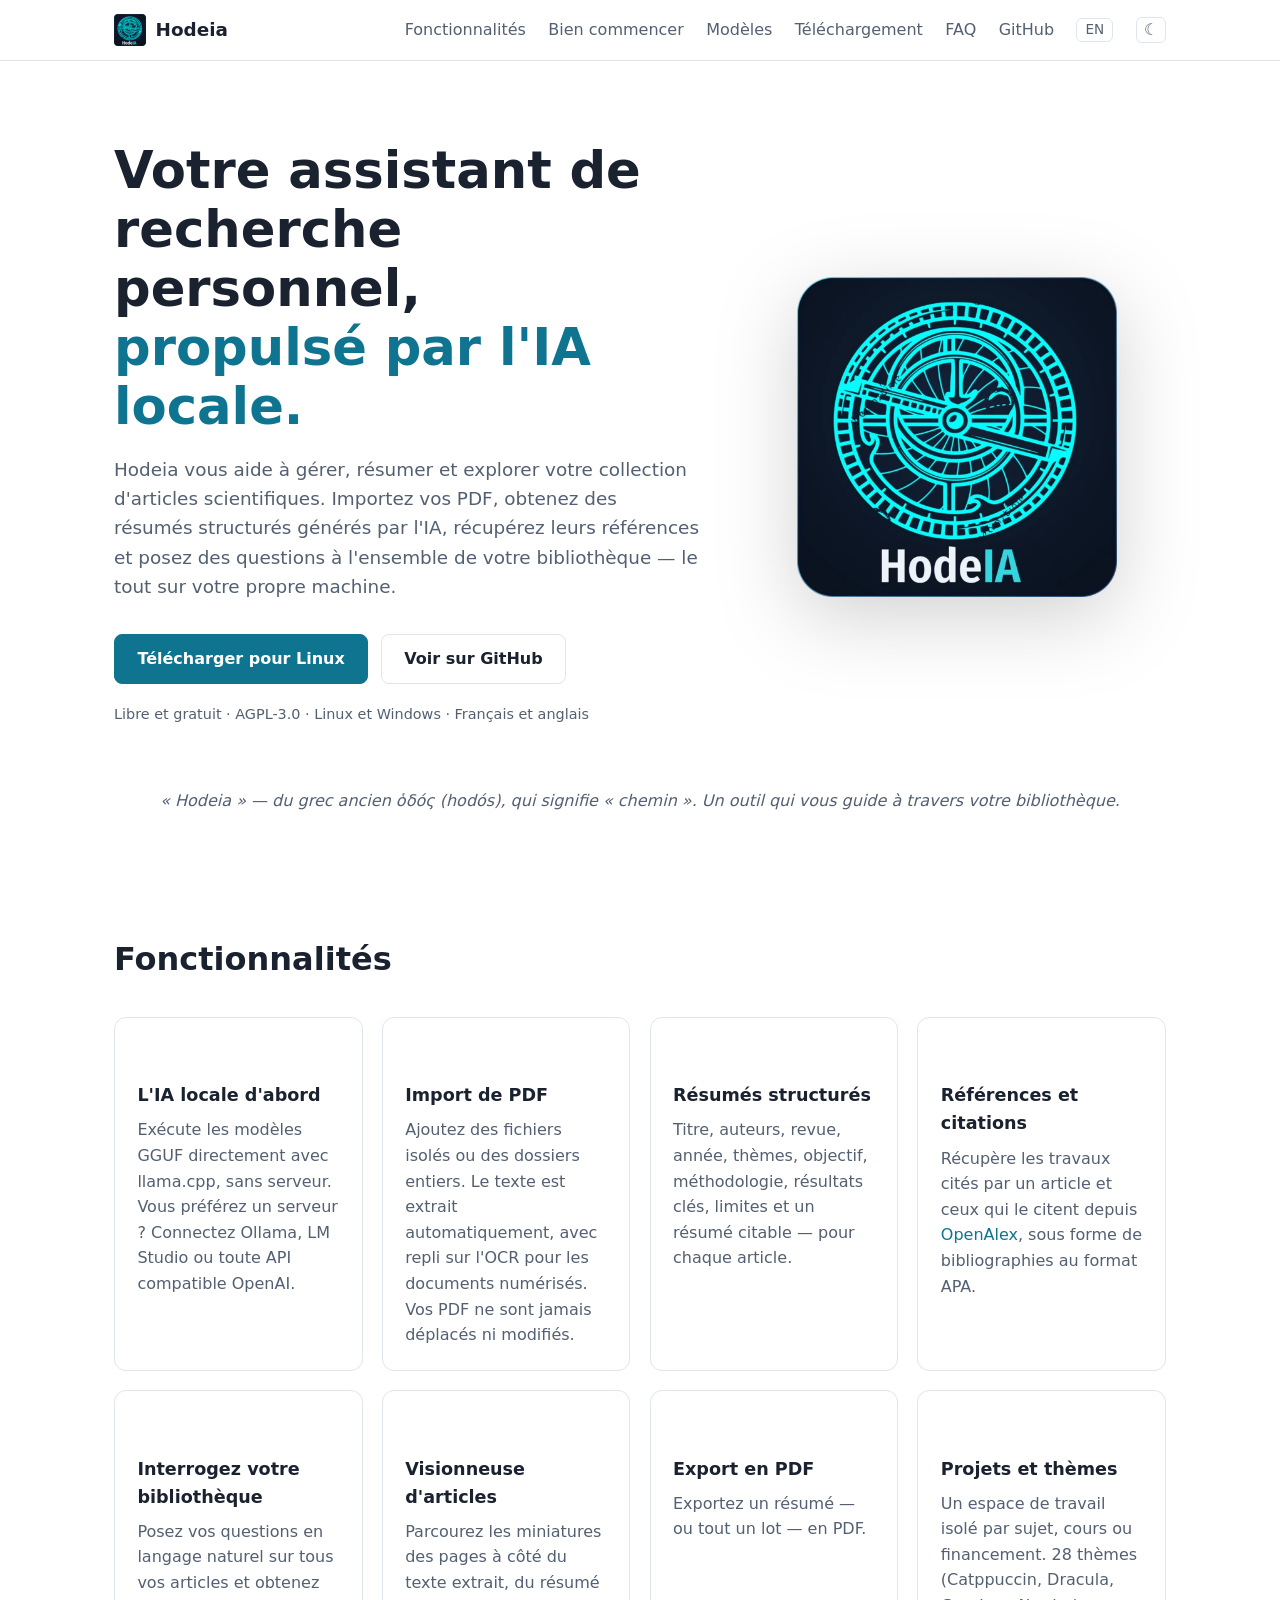
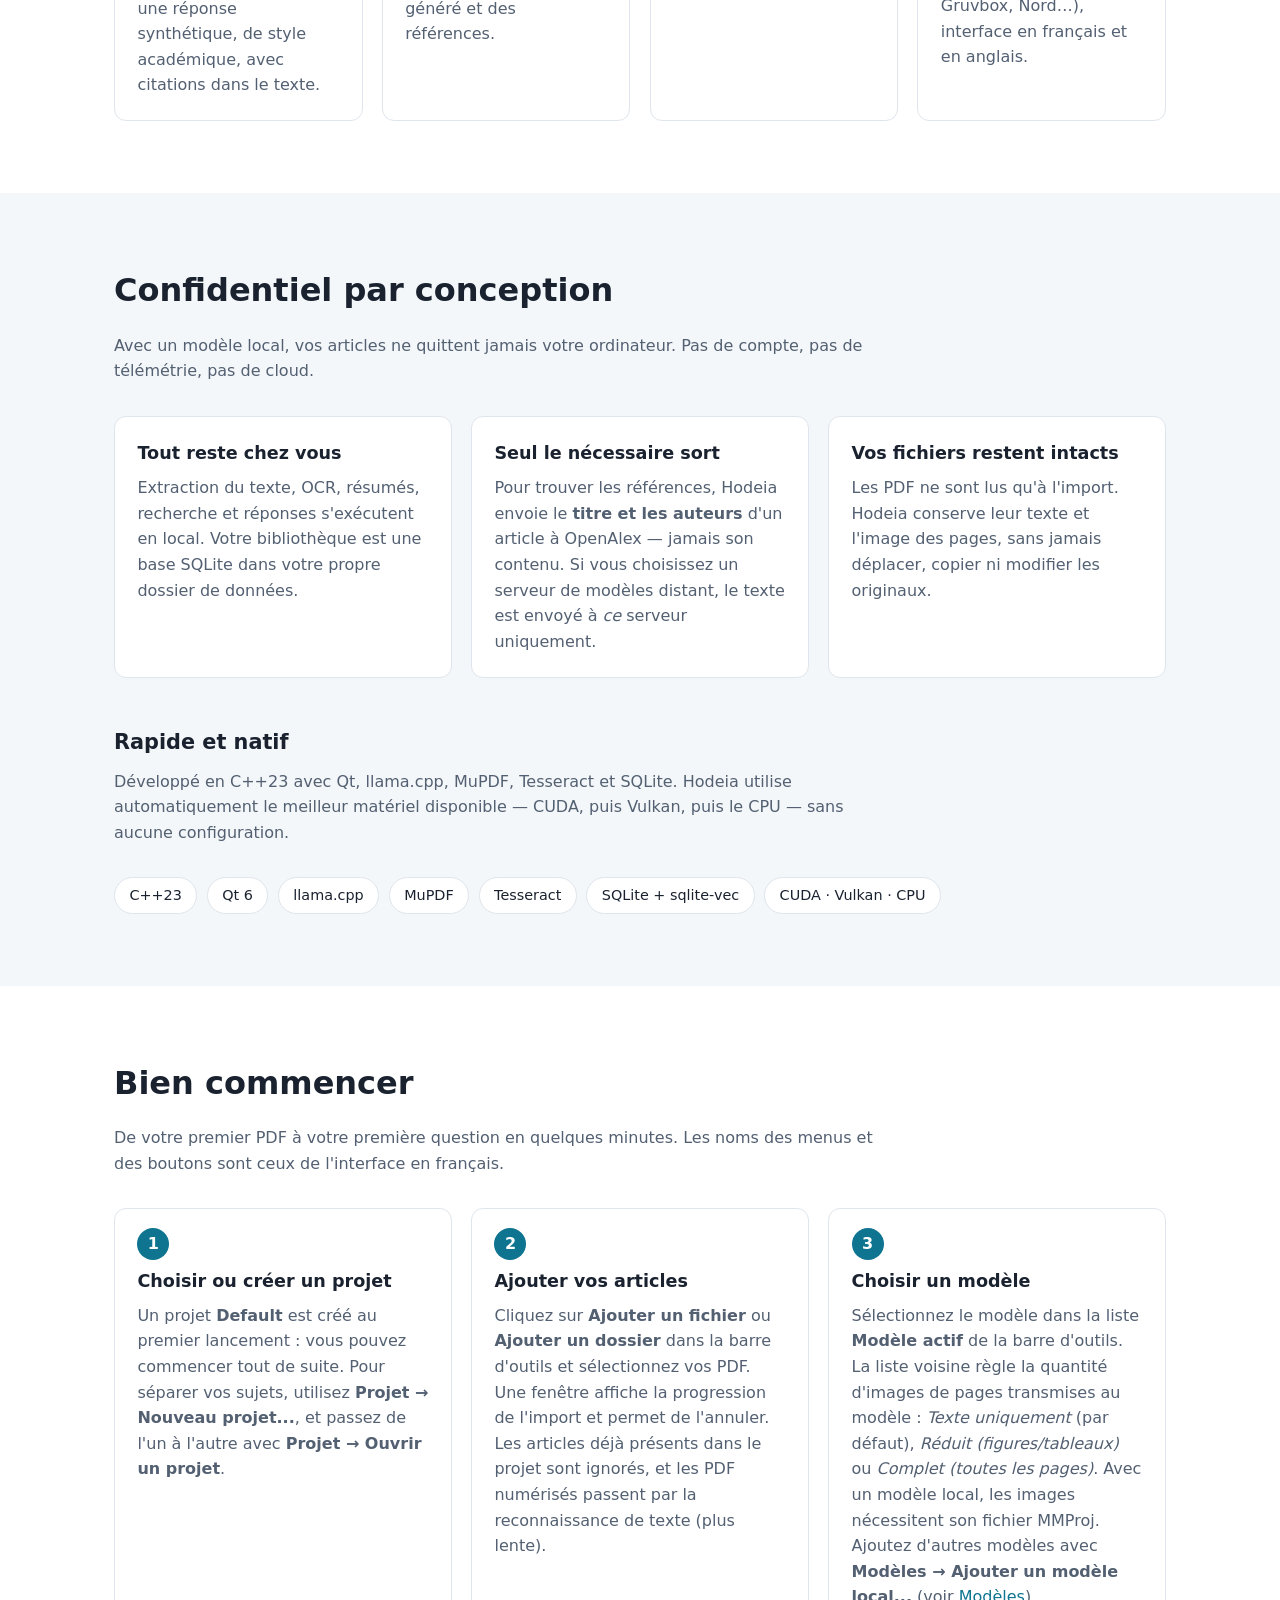
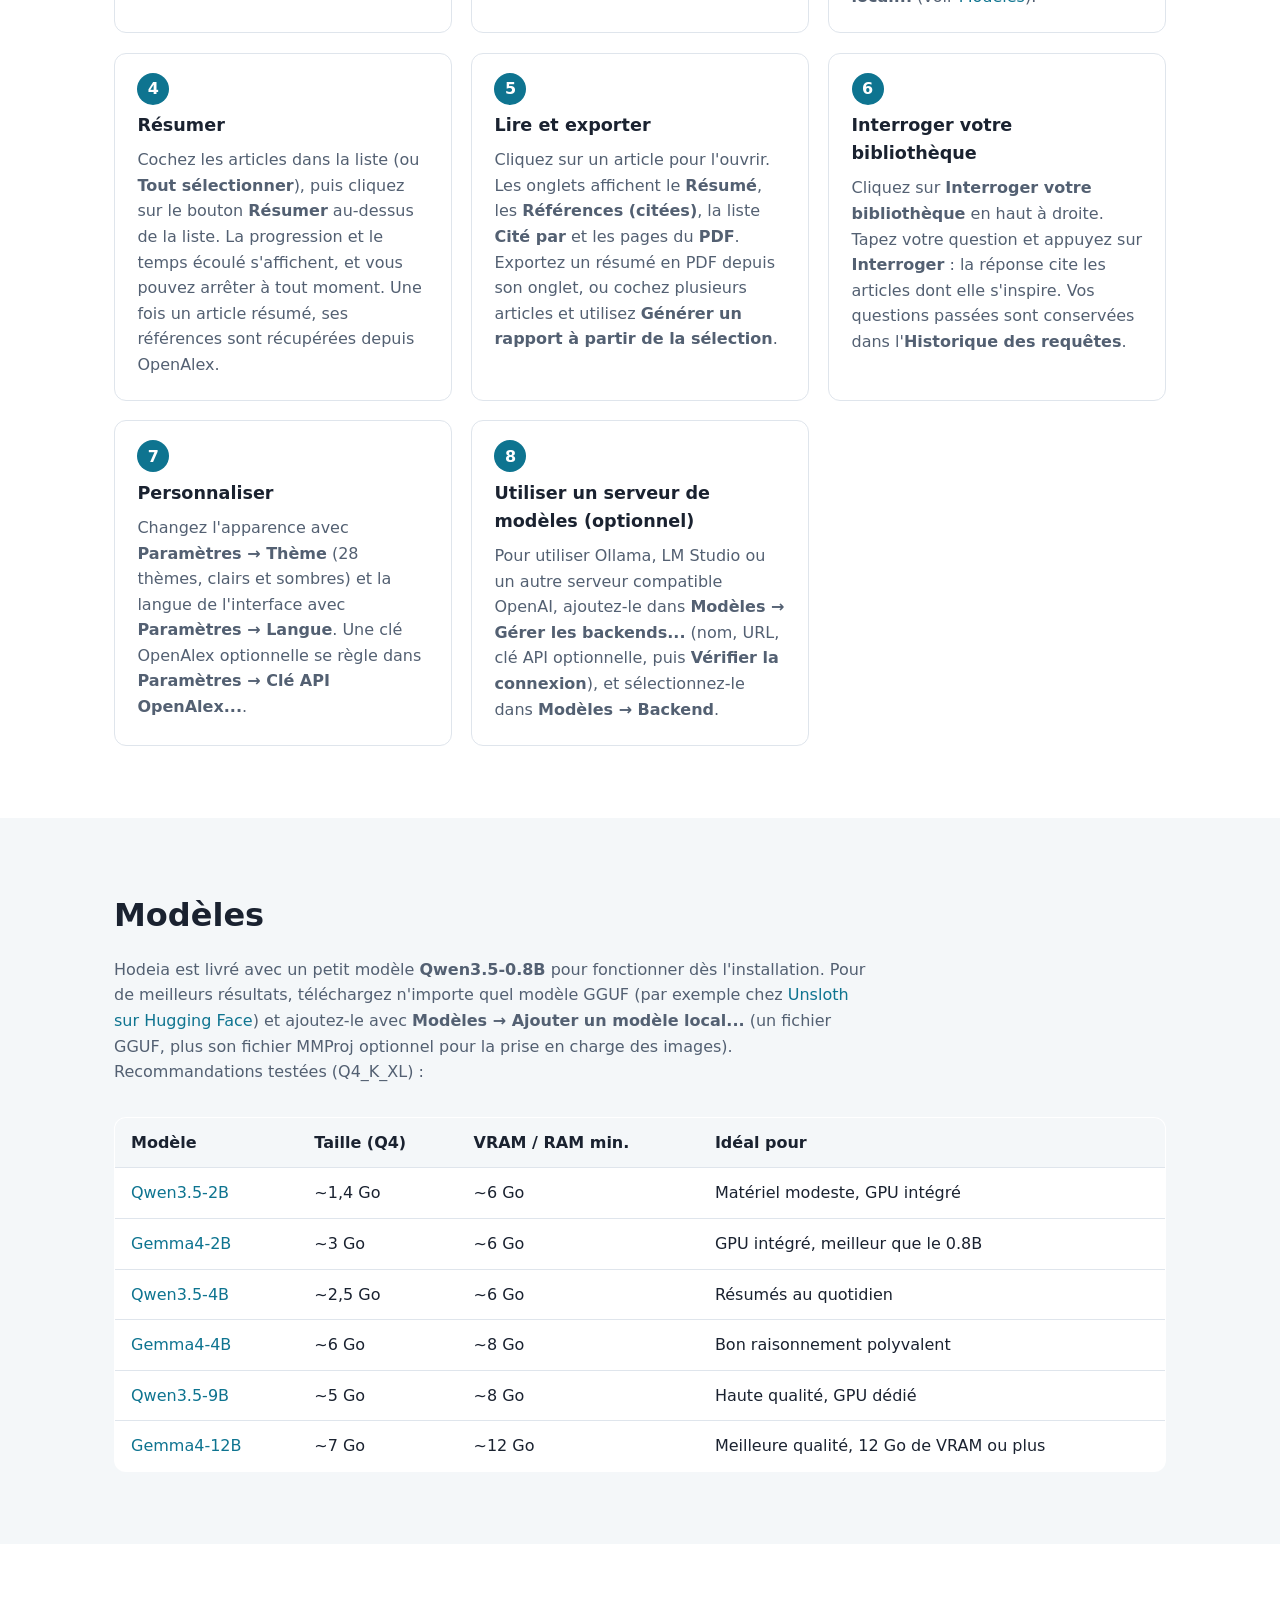
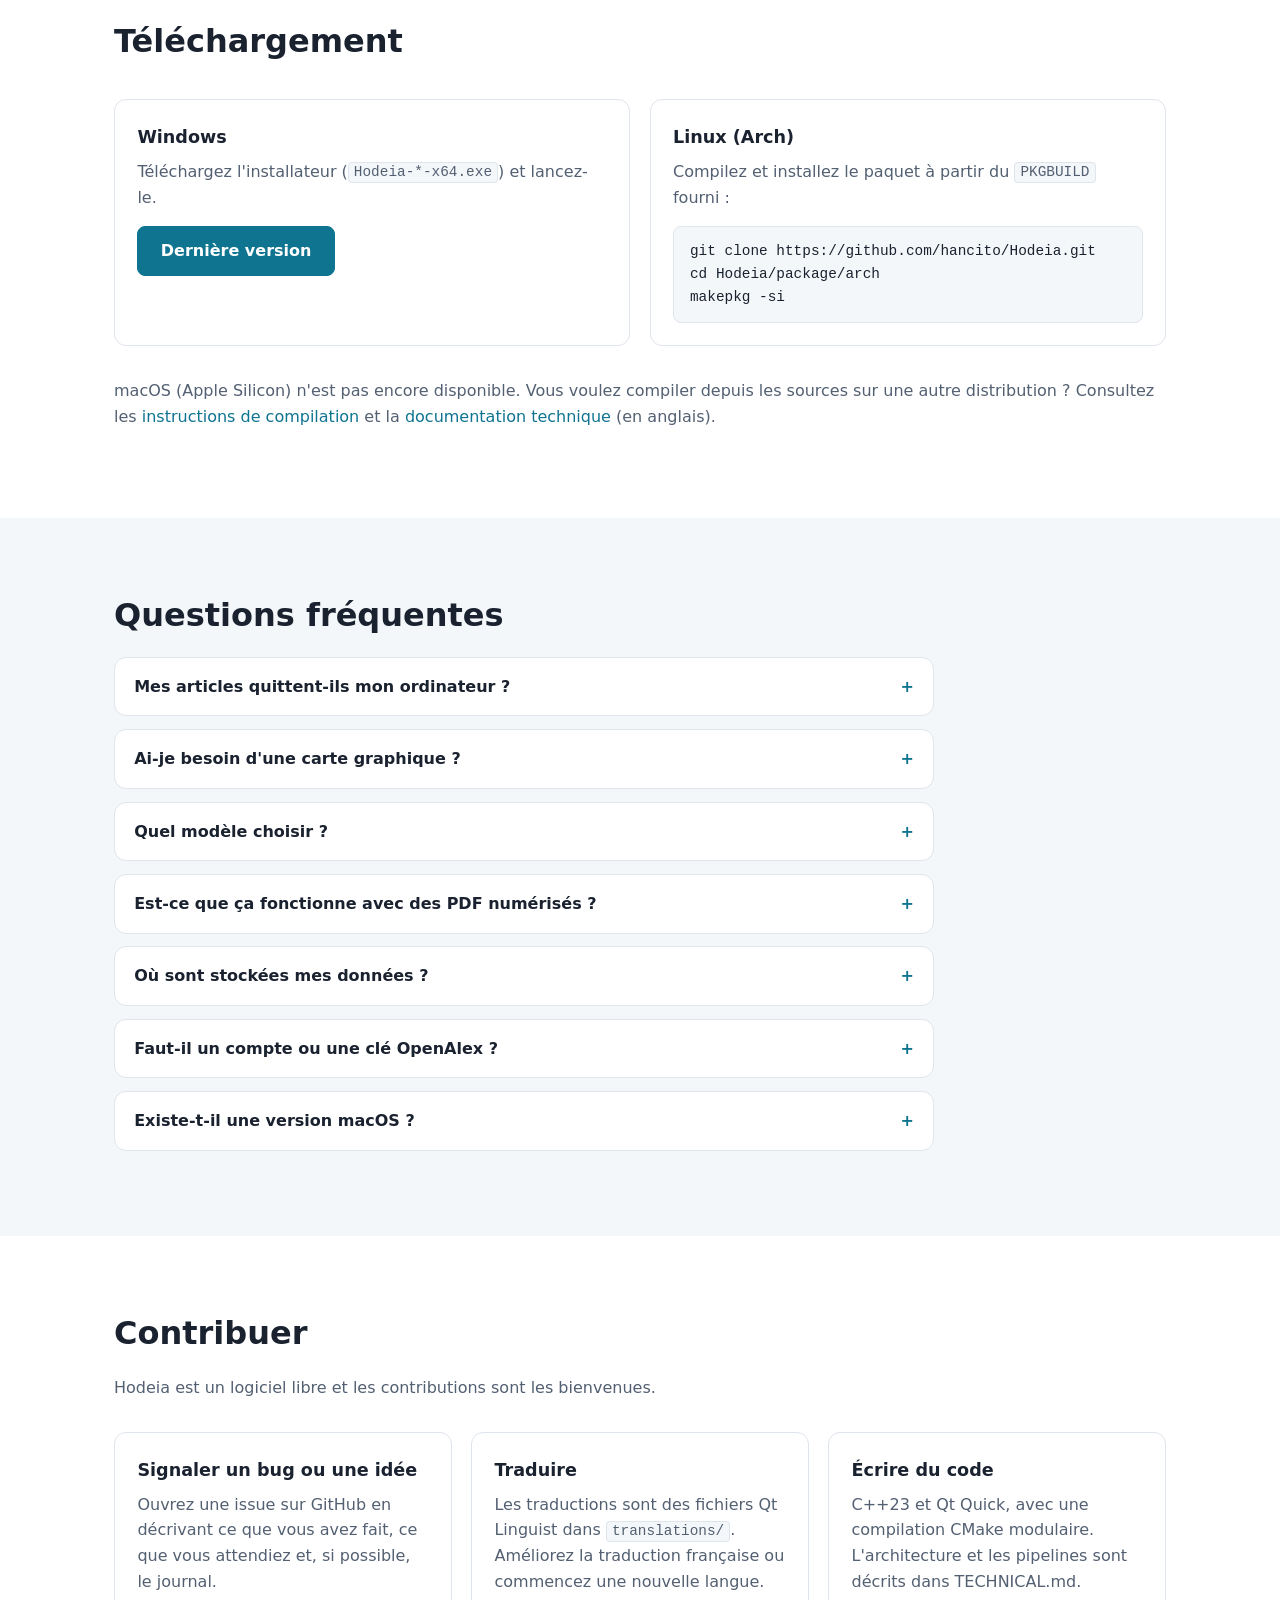
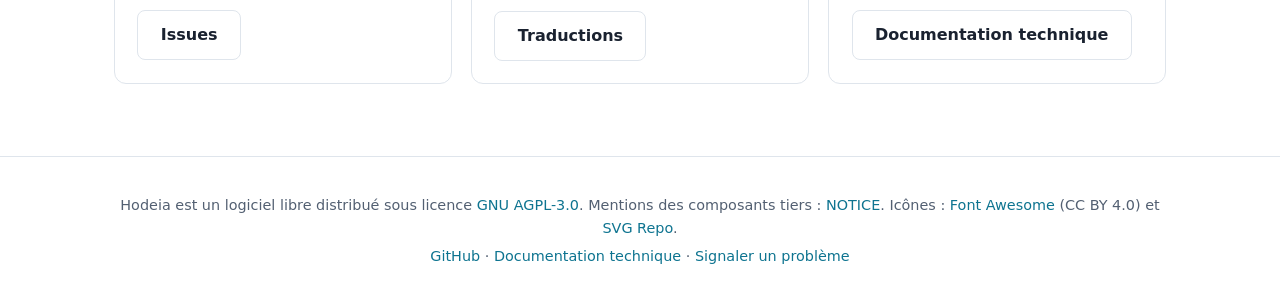
==== docs/fr/index.html @ 9c546d1e "Add the project website (prototype) Add the English and French landing pages, along with the CSS, Ja" ====
<!doctype html>
<html lang="fr">
<head>
  <meta charset="utf-8">
  <meta name="viewport" content="width=device-width, initial-scale=1">
  <script>
    try { var t = localStorage.getItem("hodeia-theme"); if (t) document.documentElement.setAttribute("data-theme", t); } catch (e) {}
  </script>
  <title>Hodeia — Votre assistant de recherche personnel, propulsé par l'IA locale</title>
  <meta name="description" content="Hodeia est une application de bureau libre et gratuite pour importer, résumer, citer et interroger vos articles scientifiques grâce à l'IA locale (llama.cpp) ou à tout serveur compatible OpenAI.">
  <link rel="canonical" href="https://hancito.github.io/Hodeia/fr/">
  <link rel="alternate" hreflang="en" href="https://hancito.github.io/Hodeia/">
  <link rel="alternate" hreflang="fr" href="https://hancito.github.io/Hodeia/fr/">
  <link rel="alternate" hreflang="x-default" href="https://hancito.github.io/Hodeia/">

  <meta property="og:type" content="website">
  <meta property="og:site_name" content="Hodeia">
  <meta property="og:url" content="https://hancito.github.io/Hodeia/fr/">
  <meta property="og:title" content="Hodeia — Votre assistant de recherche personnel">
  <meta property="og:description" content="Importez, résumez, citez et interrogez vos articles scientifiques grâce à l'IA locale. Libre et gratuit.">
  <meta property="og:image" content="https://hancito.github.io/Hodeia/assets/og-image.jpg">
  <meta property="og:image:width" content="1200">
  <meta property="og:image:height" content="630">
  <meta property="og:image:alt" content="Logo et slogan de Hodeia">
  <meta property="og:locale" content="fr_FR">
  <meta property="og:locale:alternate" content="en_US">
  <meta name="twitter:card" content="summary_large_image">

  <meta name="theme-color" content="#ffffff" media="(prefers-color-scheme: light)">
  <meta name="theme-color" content="#1e1e2e" media="(prefers-color-scheme: dark)">
  <link rel="icon" type="image/png" sizes="64x64" href="../assets/favicon-64.png">
  <link rel="apple-touch-icon" href="../assets/apple-touch-icon.png">
  <link rel="stylesheet" href="../style.css">

  <script type="application/ld+json">
  {
    "@context": "https://schema.org",
    "@type": "SoftwareApplication",
    "name": "Hodeia",
    "description": "Assistant de recherche de bureau pour importer, résumer, citer et interroger des articles scientifiques grâce à l'IA locale.",
    "url": "https://hancito.github.io/Hodeia/fr/",
    "image": "https://hancito.github.io/Hodeia/assets/og-image.jpg",
    "applicationCategory": "EducationalApplication",
    "operatingSystem": "Windows, Linux",
    "license": "https://www.gnu.org/licenses/agpl-3.0.html",
    "isAccessibleForFree": true,
    "inLanguage": ["fr", "en"],
    "offers": { "@type": "Offer", "price": "0", "priceCurrency": "EUR" },
    "downloadUrl": "https://github.com/hancito/Hodeia/releases",
    "codeRepository": "https://github.com/hancito/Hodeia"
  }
  </script>
</head>
<body>
  <a class="skip" href="#features">Aller au contenu</a>
  <header class="nav">
    <div class="container nav-inner">
      <a class="brand" href="#top">
        <img src="../assets/favicon-64.png" alt="" width="32" height="32">
        <span>Hodeia</span>
      </a>
      <nav>
        <a href="#features">Fonctionnalités</a>
        <a href="#getting-started">Bien commencer</a>
        <a href="#models">Modèles</a>
        <a href="#download">Téléchargement</a>
        <a href="#faq">FAQ</a>
        <a href="https://github.com/hancito/Hodeia" class="gh">GitHub</a>
        <a href="../" class="lang" hreflang="en" lang="en" title="English version">EN</a>
        <button id="theme-toggle" class="theme-toggle" type="button" aria-label="Basculer entre thème clair et sombre" title="Basculer entre thème clair et sombre">
          <span class="sun" aria-hidden="true">☀</span><span class="moon" aria-hidden="true">☾</span>
        </button>
      </nav>
    </div>
  </header>

  <main id="top">
    <!-- Hero -->
    <section class="hero">
      <div class="container hero-inner">
        <div class="hero-text">
          <h1>Votre assistant de recherche personnel,<br><span class="accent">propulsé par l'IA locale.</span></h1>
          <p class="lead">
            Hodeia vous aide à gérer, résumer et explorer votre collection d'articles scientifiques.
            Importez vos PDF, obtenez des résumés structurés générés par l'IA, récupérez leurs références
            et posez des questions à l'ensemble de votre bibliothèque — le tout sur votre propre machine.
          </p>
          <div class="cta">
            <a id="hero-download" class="btn primary" href="#download">Télécharger</a>
            <a class="btn" href="https://github.com/hancito/Hodeia">Voir sur GitHub</a>
          </div>
          <p class="meta">
            Libre et gratuit · AGPL-3.0 · Linux et Windows · Français et anglais
            <span class="version" data-release-version hidden></span>
          </p>
        </div>
        <div class="hero-logo">
          <picture>
            <source srcset="../assets/hodeia.webp" type="image/webp">
            <img src="../assets/hodeia-512.png" alt="Logo de Hodeia" width="320" height="320">
          </picture>
        </div>
      </div>
      <!-- Capture d'écran : ajouter ici la fenêtre principale, par exemple
      <figure class="container shot"><img src="../assets/screenshots/main-fr.webp" alt="Fenêtre principale de Hodeia" width="1600" height="1000" loading="lazy"></figure>
      -->
      <p class="container etymology">
        <em>« Hodeia » — du grec ancien ὁδός (hodós), qui signifie « chemin ». Un outil qui vous guide à travers votre bibliothèque.</em>
      </p>
    </section>

    <!-- Fonctionnalités -->
    <section id="features" class="section">
      <div class="container">
        <h2>Fonctionnalités</h2>
        <div class="grid">
          <article class="card">
            <span class="icon" style="--icon: url(../assets/icons/ai-svgrepo-com.svg)" aria-hidden="true"></span>
            <h3>L'IA locale d'abord</h3>
            <p>Exécute les modèles GGUF directement avec llama.cpp, sans serveur. Vous préférez un serveur ? Connectez Ollama, LM Studio ou toute API compatible OpenAI.</p>
          </article>
          <article class="card">
            <span class="icon" style="--icon: url(../assets/icons/file-pdf-regular-full.svg)" aria-hidden="true"></span>
            <h3>Import de PDF</h3>
            <p>Ajoutez des fichiers isolés ou des dossiers entiers. Le texte est extrait automatiquement, avec repli sur l'OCR pour les documents numérisés. Vos PDF ne sont jamais déplacés ni modifiés.</p>
          </article>
          <article class="card">
            <span class="icon" style="--icon: url(../assets/icons/align-justify.svg)" aria-hidden="true"></span>
            <h3>Résumés structurés</h3>
            <p>Titre, auteurs, revue, année, thèmes, objectif, méthodologie, résultats clés, limites et un résumé citable — pour chaque article.</p>
          </article>
          <article class="card">
            <span class="icon" style="--icon: url(../assets/icons/share-square.svg)" aria-hidden="true"></span>
            <h3>Références et citations</h3>
            <p>Récupère les travaux cités par un article et ceux qui le citent depuis <a href="https://openalex.org">OpenAlex</a>, sous forme de bibliographies au format APA.</p>
          </article>
          <article class="card">
            <span class="icon" style="--icon: url(../assets/icons/ai-svgrepo-com.svg)" aria-hidden="true"></span>
            <h3>Interrogez votre bibliothèque</h3>
            <p>Posez vos questions en langage naturel sur tous vos articles et obtenez une réponse synthétique, de style académique, avec citations dans le texte.</p>
          </article>
          <article class="card">
            <span class="icon" style="--icon: url(../assets/icons/magnifying-glass-plus.svg)" aria-hidden="true"></span>
            <h3>Visionneuse d'articles</h3>
            <p>Parcourez les miniatures des pages à côté du texte extrait, du résumé généré et des références.</p>
          </article>
          <article class="card">
            <span class="icon" style="--icon: url(../assets/icons/file-export.svg)" aria-hidden="true"></span>
            <h3>Export en PDF</h3>
            <p>Exportez un résumé — ou tout un lot — en PDF.</p>
          </article>
          <article class="card">
            <span class="icon" style="--icon: url(../assets/icons/folder-open.svg)" aria-hidden="true"></span>
            <h3>Projets et thèmes</h3>
            <p>Un espace de travail isolé par sujet, cours ou financement. 28 thèmes (Catppuccin, Dracula, Gruvbox, Nord…), interface en français et en anglais.</p>
          </article>
        </div>
      </div>
    </section>

    <!-- Confidentialité -->
    <section id="privacy" class="section alt">
      <div class="container">
        <h2>Confidentiel par conception</h2>
        <p class="section-lead">
          Avec un modèle local, vos articles ne quittent jamais votre ordinateur. Pas de compte, pas de télémétrie, pas de cloud.
        </p>
        <div class="grid">
          <article class="card">
            <h3>Tout reste chez vous</h3>
            <p>Extraction du texte, OCR, résumés, recherche et réponses s'exécutent en local. Votre bibliothèque est
            une base SQLite dans votre propre dossier de données.</p>
          </article>
          <article class="card">
            <h3>Seul le nécessaire sort</h3>
            <p>Pour trouver les références, Hodeia envoie le <strong>titre et les auteurs</strong> d'un article à
            OpenAlex — jamais son contenu. Si vous choisissez un serveur de modèles distant, le texte est envoyé à
            <em>ce</em> serveur uniquement.</p>
          </article>
          <article class="card">
            <h3>Vos fichiers restent intacts</h3>
            <p>Les PDF ne sont lus qu'à l'import. Hodeia conserve leur texte et l'image des pages, sans jamais
            déplacer, copier ni modifier les originaux.</p>
          </article>
        </div>
        <h3 class="sub">Rapide et natif</h3>
        <p class="section-lead">
          Développé en C++23 avec Qt, llama.cpp, MuPDF, Tesseract et SQLite. Hodeia utilise automatiquement
          le meilleur matériel disponible — CUDA, puis Vulkan, puis le CPU — sans aucune configuration.
        </p>
        <ul class="pills">
          <li>C++23</li><li>Qt 6</li><li>llama.cpp</li><li>MuPDF</li><li>Tesseract</li><li>SQLite + sqlite-vec</li><li>CUDA · Vulkan · CPU</li>
        </ul>
      </div>
    </section>

    <!-- Bien commencer -->
    <section id="getting-started" class="section">
      <div class="container">
        <h2>Bien commencer</h2>
        <p class="section-lead">
          De votre premier PDF à votre première question en quelques minutes. Les noms des menus et des boutons
          sont ceux de l'interface en français.
        </p>
        <ol class="steps">
          <li class="card">
            <h3>Choisir ou créer un projet</h3>
            <p>Un projet <strong>Default</strong> est créé au premier lancement : vous pouvez commencer tout de suite.
            Pour séparer vos sujets, utilisez <strong>Projet → Nouveau projet...</strong>, et passez de l'un à l'autre
            avec <strong>Projet → Ouvrir un projet</strong>.</p>
          </li>
          <li class="card">
            <h3>Ajouter vos articles</h3>
            <p>Cliquez sur <strong>Ajouter un fichier</strong> ou <strong>Ajouter un dossier</strong> dans la barre
            d'outils et sélectionnez vos PDF. Une fenêtre affiche la progression de l'import et permet de l'annuler.
            Les articles déjà présents dans le projet sont ignorés, et les PDF numérisés passent par la
            reconnaissance de texte (plus lente).</p>
          </li>
          <li class="card">
            <h3>Choisir un modèle</h3>
            <p>Sélectionnez le modèle dans la liste <strong>Modèle actif</strong> de la barre d'outils. La liste
            voisine règle la quantité d'images de pages transmises au modèle : <em>Texte uniquement</em> (par défaut),
            <em>Réduit (figures/tableaux)</em> ou <em>Complet (toutes les pages)</em>. Avec un modèle local, les images
            nécessitent son fichier MMProj. Ajoutez d'autres modèles avec
            <strong>Modèles → Ajouter un modèle local...</strong> (voir <a href="#models">Modèles</a>).</p>
          </li>
          <li class="card">
            <h3>Résumer</h3>
            <p>Cochez les articles dans la liste (ou <strong>Tout sélectionner</strong>), puis cliquez sur le bouton
            <strong>Résumer</strong> au-dessus de la liste. La progression et le temps écoulé s'affichent, et vous
            pouvez arrêter à tout moment. Une fois un article résumé, ses références sont récupérées depuis OpenAlex.</p>
          </li>
          <li class="card">
            <h3>Lire et exporter</h3>
            <p>Cliquez sur un article pour l'ouvrir. Les onglets affichent le <strong>Résumé</strong>, les
            <strong>Références (citées)</strong>, la liste <strong>Cité par</strong> et les pages du <strong>PDF</strong>.
            Exportez un résumé en PDF depuis son onglet, ou cochez plusieurs articles et utilisez
            <strong>Générer un rapport à partir de la sélection</strong>.</p>
          </li>
          <li class="card">
            <h3>Interroger votre bibliothèque</h3>
            <p>Cliquez sur <strong>Interroger votre bibliothèque</strong> en haut à droite. Tapez votre question et
            appuyez sur <strong>Interroger</strong> : la réponse cite les articles dont elle s'inspire. Vos questions
            passées sont conservées dans l'<strong>Historique des requêtes</strong>.</p>
          </li>
          <li class="card">
            <h3>Personnaliser</h3>
            <p>Changez l'apparence avec <strong>Paramètres → Thème</strong> (28 thèmes, clairs et sombres) et la langue
            de l'interface avec <strong>Paramètres → Langue</strong>. Une clé OpenAlex optionnelle se règle dans
            <strong>Paramètres → Clé API OpenAlex...</strong>.</p>
          </li>
          <li class="card">
            <h3>Utiliser un serveur de modèles (optionnel)</h3>
            <p>Pour utiliser Ollama, LM Studio ou un autre serveur compatible OpenAI, ajoutez-le dans
            <strong>Modèles → Gérer les backends...</strong> (nom, URL, clé API optionnelle, puis
            <strong>Vérifier la connexion</strong>), et sélectionnez-le dans <strong>Modèles → Backend</strong>.</p>
          </li>
        </ol>
      </div>
    </section>

    <!-- Modèles -->
    <section id="models" class="section alt">
      <div class="container">
        <h2>Modèles</h2>
        <p class="section-lead">
          Hodeia est livré avec un petit modèle <strong>Qwen3.5-0.8B</strong> pour fonctionner dès l'installation.
          Pour de meilleurs résultats, téléchargez n'importe quel modèle GGUF (par exemple chez
          <a href="https://huggingface.co/unsloth">Unsloth sur Hugging Face</a>) et ajoutez-le avec
          <strong>Modèles → Ajouter un modèle local...</strong> (un fichier GGUF, plus son fichier MMProj optionnel pour
          la prise en charge des images). Recommandations testées (Q4_K_XL) :
        </p>
        <div class="table-wrap">
          <table>
            <thead>
              <tr><th>Modèle</th><th>Taille (Q4)</th><th>VRAM / RAM min.</th><th>Idéal pour</th></tr>
            </thead>
            <tbody>
              <tr><td><a href="https://huggingface.co/unsloth/Qwen3.5-2B-GGUF/tree/main">Qwen3.5-2B</a></td><td>~1,4 Go</td><td>~6 Go</td><td>Matériel modeste, GPU intégré</td></tr>
              <tr><td><a href="https://huggingface.co/unsloth/gemma-4-E2B-it-GGUF/tree/main">Gemma4-2B</a></td><td>~3 Go</td><td>~6 Go</td><td>GPU intégré, meilleur que le 0.8B</td></tr>
              <tr><td><a href="https://huggingface.co/unsloth/Qwen3.5-4B-GGUF/tree/main">Qwen3.5-4B</a></td><td>~2,5 Go</td><td>~6 Go</td><td>Résumés au quotidien</td></tr>
              <tr><td><a href="https://huggingface.co/unsloth/gemma-4-E4B-it-GGUF/tree/main">Gemma4-4B</a></td><td>~6 Go</td><td>~8 Go</td><td>Bon raisonnement polyvalent</td></tr>
              <tr><td><a href="https://huggingface.co/unsloth/Qwen3.5-9B-GGUF/tree/main">Qwen3.5-9B</a></td><td>~5 Go</td><td>~8 Go</td><td>Haute qualité, GPU dédié</td></tr>
              <tr><td><a href="https://huggingface.co/unsloth/gemma-4-12b-it-GGUF/tree/main">Gemma4-12B</a></td><td>~7 Go</td><td>~12 Go</td><td>Meilleure qualité, 12 Go de VRAM ou plus</td></tr>
            </tbody>
          </table>
        </div>
      </div>
    </section>

    <!-- Téléchargement -->
    <section id="download" class="section">
      <div class="container">
        <h2>Téléchargement <span class="version" data-release-version hidden></span></h2>
        <div class="grid two">
          <article class="card">
            <h3>Windows</h3>
            <p>Téléchargez l'installateur (<code>Hodeia-*-x64.exe</code>) et lancez-le.</p>
            <a id="windows-download" class="btn primary" href="https://github.com/hancito/Hodeia/releases">Dernière version</a>
          </article>
          <article class="card">
            <h3>Linux (Arch)</h3>
            <p>Compilez et installez le paquet à partir du <code>PKGBUILD</code> fourni :</p>
            <pre><code>git clone https://github.com/hancito/Hodeia.git
cd Hodeia/package/arch
makepkg -si</code></pre>
          </article>
        </div>
        <p class="note">
          macOS (Apple Silicon) n'est pas encore disponible. Vous voulez compiler depuis les sources sur une autre
          distribution ? Consultez les
          <a href="https://github.com/hancito/Hodeia#building-from-source">instructions de compilation</a> et la
          <a href="https://github.com/hancito/Hodeia/blob/master/docs/TECHNICAL.md">documentation technique</a> (en anglais).
        </p>
      </div>
    </section>

    <!-- FAQ -->
    <section id="faq" class="section alt">
      <div class="container narrow">
        <h2>Questions fréquentes</h2>
        <details>
          <summary>Mes articles quittent-ils mon ordinateur ?</summary>
          <p>Pas avec un modèle local : tout s'exécute sur votre machine. Seuls le titre et les auteurs d'un article
          sont envoyés à OpenAlex pour trouver ses références. Si vous configurez un serveur de modèles distant, le
          texte des articles est envoyé à ce serveur — choisissez-en un de confiance, ou hébergez-le vous-même
          (Ollama, LM Studio).</p>
        </details>
        <details>
          <summary>Ai-je besoin d'une carte graphique ?</summary>
          <p>Non. Hodeia choisit automatiquement CUDA, puis Vulkan, puis le CPU. Sur CPU seul, restez sur les petits
          modèles (0.8B à 4B) : ils fonctionnent, simplement plus lentement.</p>
        </details>
        <details>
          <summary>Quel modèle choisir ?</summary>
          <p>Le plus gros que votre VRAM (ou votre RAM) peut contenir — voir le tableau des <a href="#models">Modèles</a>.
          Commencez avec le Qwen3.5-0.8B fourni et montez en gamme selon votre matériel. Le Q4 offre le meilleur
          compromis taille/qualité ; les Q5 à Q8 sont plus précis si vous avez de la mémoire en réserve.</p>
        </details>
        <details>
          <summary>Est-ce que ça fonctionne avec des PDF numérisés ?</summary>
          <p>Oui. Quand un PDF n'a pas de couche de texte, Hodeia lance la reconnaissance de caractères (Tesseract).
          C'est plus lent qu'une extraction classique.</p>
        </details>
        <details>
          <summary>Où sont stockées mes données ?</summary>
          <p>Dans <code>~/.local/share/Hodeia/</code> sous Linux et <code>%APPDATA%\Hodeia</code> sous Windows : un
          dossier par projet, avec sa base de données et les images des pages. La désinstallation de Hodeia ne les
          supprime jamais.</p>
        </details>
        <details>
          <summary>Faut-il un compte ou une clé OpenAlex ?</summary>
          <p>Non. OpenAlex est gratuit sans clé. Une clé optionnelle (<strong>Paramètres → Clé API OpenAlex...</strong>)
          augmente les limites de requêtes si vous importez beaucoup d'articles.</p>
        </details>
        <details>
          <summary>Existe-t-il une version macOS ?</summary>
          <p>Pas encore. La compilation est préparée pour Apple Silicon (Metal) mais n'a été ni testée ni publiée.</p>
        </details>
      </div>
    </section>

    <!-- Contribuer -->
    <section id="contribute" class="section">
      <div class="container">
        <h2>Contribuer</h2>
        <p class="section-lead">Hodeia est un logiciel libre et les contributions sont les bienvenues.</p>
        <div class="grid">
          <article class="card">
            <h3>Signaler un bug ou une idée</h3>
            <p>Ouvrez une issue sur GitHub en décrivant ce que vous avez fait, ce que vous attendiez et, si possible,
            le journal.</p>
            <a class="btn" href="https://github.com/hancito/Hodeia/issues">Issues</a>
          </article>
          <article class="card">
            <h3>Traduire</h3>
            <p>Les traductions sont des fichiers Qt Linguist dans <code>translations/</code>. Améliorez la traduction
            française ou commencez une nouvelle langue.</p>
            <a class="btn" href="https://github.com/hancito/Hodeia/tree/master/translations">Traductions</a>
          </article>
          <article class="card">
            <h3>Écrire du code</h3>
            <p>C++23 et Qt Quick, avec une compilation CMake modulaire. L'architecture et les pipelines sont décrits
            dans TECHNICAL.md.</p>
            <a class="btn" href="https://github.com/hancito/Hodeia/blob/master/docs/TECHNICAL.md">Documentation technique</a>
          </article>
        </div>
      </div>
    </section>
  </main>

  <footer class="footer">
    <div class="container">
      <p>
        Hodeia est un logiciel libre distribué sous licence
        <a href="https://github.com/hancito/Hodeia/blob/master/LICENSE">GNU AGPL-3.0</a>.
        Mentions des composants tiers : <a href="https://github.com/hancito/Hodeia/blob/master/NOTICE">NOTICE</a>.
        Icônes : <a href="https://fontawesome.com">Font Awesome</a> (CC BY 4.0) et <a href="https://www.svgrepo.com">SVG Repo</a>.
      </p>
      <p>
        <a href="https://github.com/hancito/Hodeia">GitHub</a> ·
        <a href="https://github.com/hancito/Hodeia/blob/master/docs/TECHNICAL.md">Documentation technique</a> ·
        <a href="https://github.com/hancito/Hodeia/issues">Signaler un problème</a>
      </p>
    </div>
  </footer>

  <script>
    window.HODEIA_I18N = { downloadWindows: "Télécharger pour Windows", downloadLinux: "Télécharger pour Linux", preview: "préversion" };
  </script>
  <script src="../site.js" defer></script>
</body>
</html>
---- docs/style.css ----
/* Light palette (default) */
:root {
  --bg: #ffffff;
  --bg-alt: #f4f7f9;
  --fg: #1a2230;
  --muted: #536072;
  --border: #dfe5ec;
  --accent: #0e7490;      /* cyan, matches the logo */
  --accent-fg: #ffffff;
  --card: #ffffff;
  --radius: 12px;
  color-scheme: light;
}

/* Dark palette: explicit choice, or system preference when no choice was made */
:root[data-theme="dark"] {
  --bg: #1e1e2e;
  --bg-alt: #181825;
  --fg: #cdd6f4;
  --muted: #a6adc8;
  --border: #313244;
  --accent: #22d3ee;
  --accent-fg: #0b1220;
  --card: #24273a;
  color-scheme: dark;
}
@media (prefers-color-scheme: dark) {
  :root:not([data-theme="light"]) {
    --bg: #1e1e2e;
    --bg-alt: #181825;
    --fg: #cdd6f4;
    --muted: #a6adc8;
    --border: #313244;
    --accent: #22d3ee;
    --accent-fg: #0b1220;
    --card: #24273a;
    color-scheme: dark;
  }
}

* { box-sizing: border-box; }

html { scroll-behavior: smooth; }
section[id] { scroll-margin-top: 60px; }

body {
  margin: 0;
  font-family: system-ui, -apple-system, "Segoe UI", Roboto, "Helvetica Neue", Arial, sans-serif;
  line-height: 1.6;
  color: var(--fg);
  background: var(--bg);
}

a { color: var(--accent); text-decoration: none; }
a:hover { text-decoration: underline; }

code {
  font-family: ui-monospace, "JetBrains Mono", Menlo, Consolas, monospace;
  font-size: 0.9em;
  background: var(--bg-alt);
  border: 1px solid var(--border);
  border-radius: 4px;
  padding: 0.1em 0.35em;
}

.container {
  max-width: 1100px;
  margin: 0 auto;
  padding: 0 1.5rem;
}

/* Navigation */
.nav {
  position: sticky;
  top: 0;
  z-index: 10;
  background: color-mix(in srgb, var(--bg) 85%, transparent);
  backdrop-filter: blur(8px);
  border-bottom: 1px solid var(--border);
}
.nav-inner {
  display: flex;
  align-items: center;
  justify-content: space-between;
  height: 60px;
}
.brand {
  display: flex;
  align-items: center;
  gap: 0.6rem;
  font-weight: 700;
  font-size: 1.15rem;
  color: var(--fg);
}
.brand:hover { text-decoration: none; }
.nav nav { display: flex; gap: 1.4rem; }
.nav nav a { color: var(--muted); font-weight: 500; }
.nav nav a:hover { color: var(--fg); text-decoration: none; }

/* Hero */
.hero { padding: 5rem 0 3rem; }
.hero-inner {
  display: grid;
  grid-template-columns: 1.4fr 1fr;
  gap: 3rem;
  align-items: center;
}
.hero h1 {
  font-size: clamp(2rem, 4.5vw, 3.2rem);
  line-height: 1.15;
  margin: 0 0 1.2rem;
}
.accent { color: var(--accent); }
.lead { font-size: 1.15rem; color: var(--muted); margin: 0 0 2rem; }
.hero-logo { text-align: center; }
.hero-logo img {
  width: 100%;
  max-width: 320px;
  height: auto;
  filter: drop-shadow(0 20px 40px rgba(0, 0, 0, 0.18));
}
.meta { color: var(--muted); font-size: 0.9rem; margin-top: 1.2rem; }
.etymology { color: var(--muted); margin-top: 3rem; text-align: center; }

/* Buttons */
.cta { display: flex; gap: 0.8rem; flex-wrap: wrap; }
.btn {
  display: inline-block;
  padding: 0.7rem 1.4rem;
  border-radius: 8px;
  border: 1px solid var(--border);
  color: var(--fg);
  font-weight: 600;
  background: var(--card);
}
.btn:hover { text-decoration: none; border-color: var(--accent); }
.btn.primary {
  background: var(--accent);
  border-color: var(--accent);
  color: var(--accent-fg);
}
.btn.primary:hover { filter: brightness(1.08); }

/* Sections */
.section { padding: 4.5rem 0; }
.section.alt { background: var(--bg-alt); }
.section h2 { font-size: 2rem; margin: 0 0 1rem; }
.section-lead { color: var(--muted); max-width: 760px; margin: 0 0 2rem; }

.grid {
  display: grid;
  grid-template-columns: repeat(auto-fit, minmax(240px, 1fr));
  gap: 1.2rem;
  margin-top: 2rem;
}
.grid.two { grid-template-columns: repeat(auto-fit, minmax(min(100%, 380px), 1fr)); }

.card {
  background: var(--card);
  border: 1px solid var(--border);
  border-radius: var(--radius);
  padding: 1.4rem;
}
.card h3 { margin: 0 0 0.5rem; font-size: 1.1rem; }
.card p { margin: 0 0 1rem; color: var(--muted); }
.card p:last-child { margin-bottom: 0; }

.pills {
  list-style: none;
  padding: 0;
  margin: 0;
  display: flex;
  flex-wrap: wrap;
  gap: 0.6rem;
}
.pills li {
  border: 1px solid var(--border);
  background: var(--card);
  border-radius: 999px;
  padding: 0.35rem 0.9rem;
  font-size: 0.9rem;
}

/* Table */
.table-wrap { overflow-x: auto; }
table {
  width: 100%;
  border-collapse: collapse;
  background: var(--card);
  border: 1px solid var(--border);
  border-radius: var(--radius);
  overflow: hidden;
}
th, td {
  text-align: left;
  padding: 0.75rem 1rem;
  border-bottom: 1px solid var(--border);
}
th { background: var(--bg-alt); font-weight: 600; }
tr:last-child td { border-bottom: none; }

.note { color: var(--muted); margin-top: 2rem; }

/* Footer */
.footer {
  border-top: 1px solid var(--border);
  padding: 2rem 0;
  color: var(--muted);
  font-size: 0.9rem;
  text-align: center;
}
.footer p { margin: 0.3rem 0; }

/* Responsive */
@media (max-width: 760px) {
  .hero { padding: 3rem 0 2rem; }
  .hero-inner { grid-template-columns: 1fr; }
  .hero-logo { order: -1; }
  .hero-logo img { max-width: 180px; }
  .nav nav a:not(.gh):not(.lang) { display: none; }
  .nav nav { gap: 0.9rem; }
}

/* Language switcher */
.nav nav a.lang {
  border: 1px solid var(--border);
  border-radius: 6px;
  padding: 0 0.5rem;
  font-size: 0.85rem;
}
.nav nav a.lang:hover { border-color: var(--accent); }

/* Getting started steps */
.steps {
  list-style: none;
  counter-reset: step;
  padding: 0;
  margin: 2rem 0 0;
  display: grid;
  grid-template-columns: repeat(auto-fill, minmax(300px, 1fr));
  gap: 1.2rem;
}
.steps > li {
  counter-increment: step;
  position: relative;
  padding-top: 3.6rem;
}
.steps > li::before {
  content: counter(step);
  position: absolute;
  top: 1.2rem;
  left: 1.4rem;
  width: 2rem;
  height: 2rem;
  border-radius: 50%;
  background: var(--accent);
  color: var(--accent-fg);
  font-weight: 700;
  display: flex;
  align-items: center;
  justify-content: center;
}

/* Accessibility: skip link */
.skip {
  position: absolute;
  left: -999px;
  top: 0.5rem;
  z-index: 100;
  background: var(--accent);
  color: var(--accent-fg);
  padding: 0.5rem 1rem;
  border-radius: 6px;
}
.skip:focus { left: 0.5rem; }

:focus-visible { outline: 2px solid var(--accent); outline-offset: 2px; }

/* Theme toggle: shows the theme you would switch to */
.nav nav { align-items: center; }
.theme-toggle {
  background: none;
  border: 1px solid var(--border);
  border-radius: 6px;
  color: var(--muted);
  cursor: pointer;
  font-size: 1rem;
  line-height: 1;
  padding: 0.25rem 0.45rem;
}
.theme-toggle:hover { color: var(--fg); border-color: var(--accent); }
.theme-toggle .sun { display: none; }
:root[data-theme="dark"] .theme-toggle .sun { display: inline; }
:root[data-theme="dark"] .theme-toggle .moon { display: none; }
@media (prefers-color-scheme: dark) {
  :root:not([data-theme="light"]) .theme-toggle .sun { display: inline; }
  :root:not([data-theme="light"]) .theme-toggle .moon { display: none; }
}

/* Feature icons (SVG used as a mask so they take the accent color) */
.card .icon {
  display: block;
  width: 28px;
  height: 28px;
  margin-bottom: 0.8rem;
  background-color: var(--accent);
  -webkit-mask: var(--icon) center / contain no-repeat;
  mask: var(--icon) center / contain no-repeat;
}

/* Sub-heading inside a section */
.sub { font-size: 1.3rem; margin: 3rem 0 0.6rem; }

/* Release version badge */
.version {
  display: inline-block;
  margin-left: 0.4rem;
  padding: 0.05rem 0.55rem;
  border-radius: 999px;
  border: 1px solid var(--accent);
  color: var(--accent);
  font-size: 0.8rem;
  font-weight: 600;
  vertical-align: middle;
}
.version[hidden] { display: none; }

/* Code blocks */
pre {
  background: var(--bg-alt);
  border: 1px solid var(--border);
  border-radius: 8px;
  padding: 0.8rem 1rem;
  overflow-x: auto;
  margin: 0;
}
pre code { background: none; border: none; padding: 0; }

/* Screenshots */
.shot { margin: 3rem auto 0; }
.shot img {
  width: 100%;
  height: auto;
  border-radius: var(--radius);
  border: 1px solid var(--border);
  box-shadow: 0 20px 50px rgba(0, 0, 0, 0.18);
}

/* FAQ */
.narrow > * { max-width: 820px; }
details {
  background: var(--card);
  border: 1px solid var(--border);
  border-radius: var(--radius);
  margin-bottom: 0.8rem;
  padding: 0 1.2rem;
}
details[open] { padding-bottom: 1rem; }
summary {
  cursor: pointer;
  font-weight: 600;
  padding: 1rem 0;
  list-style: none;
  display: flex;
  justify-content: space-between;
  gap: 1rem;
}
summary::-webkit-details-marker { display: none; }
summary::after { content: "+"; color: var(--accent); font-weight: 700; }
details[open] summary::after { content: "−"; }
details p { margin: 0; color: var(--muted); }
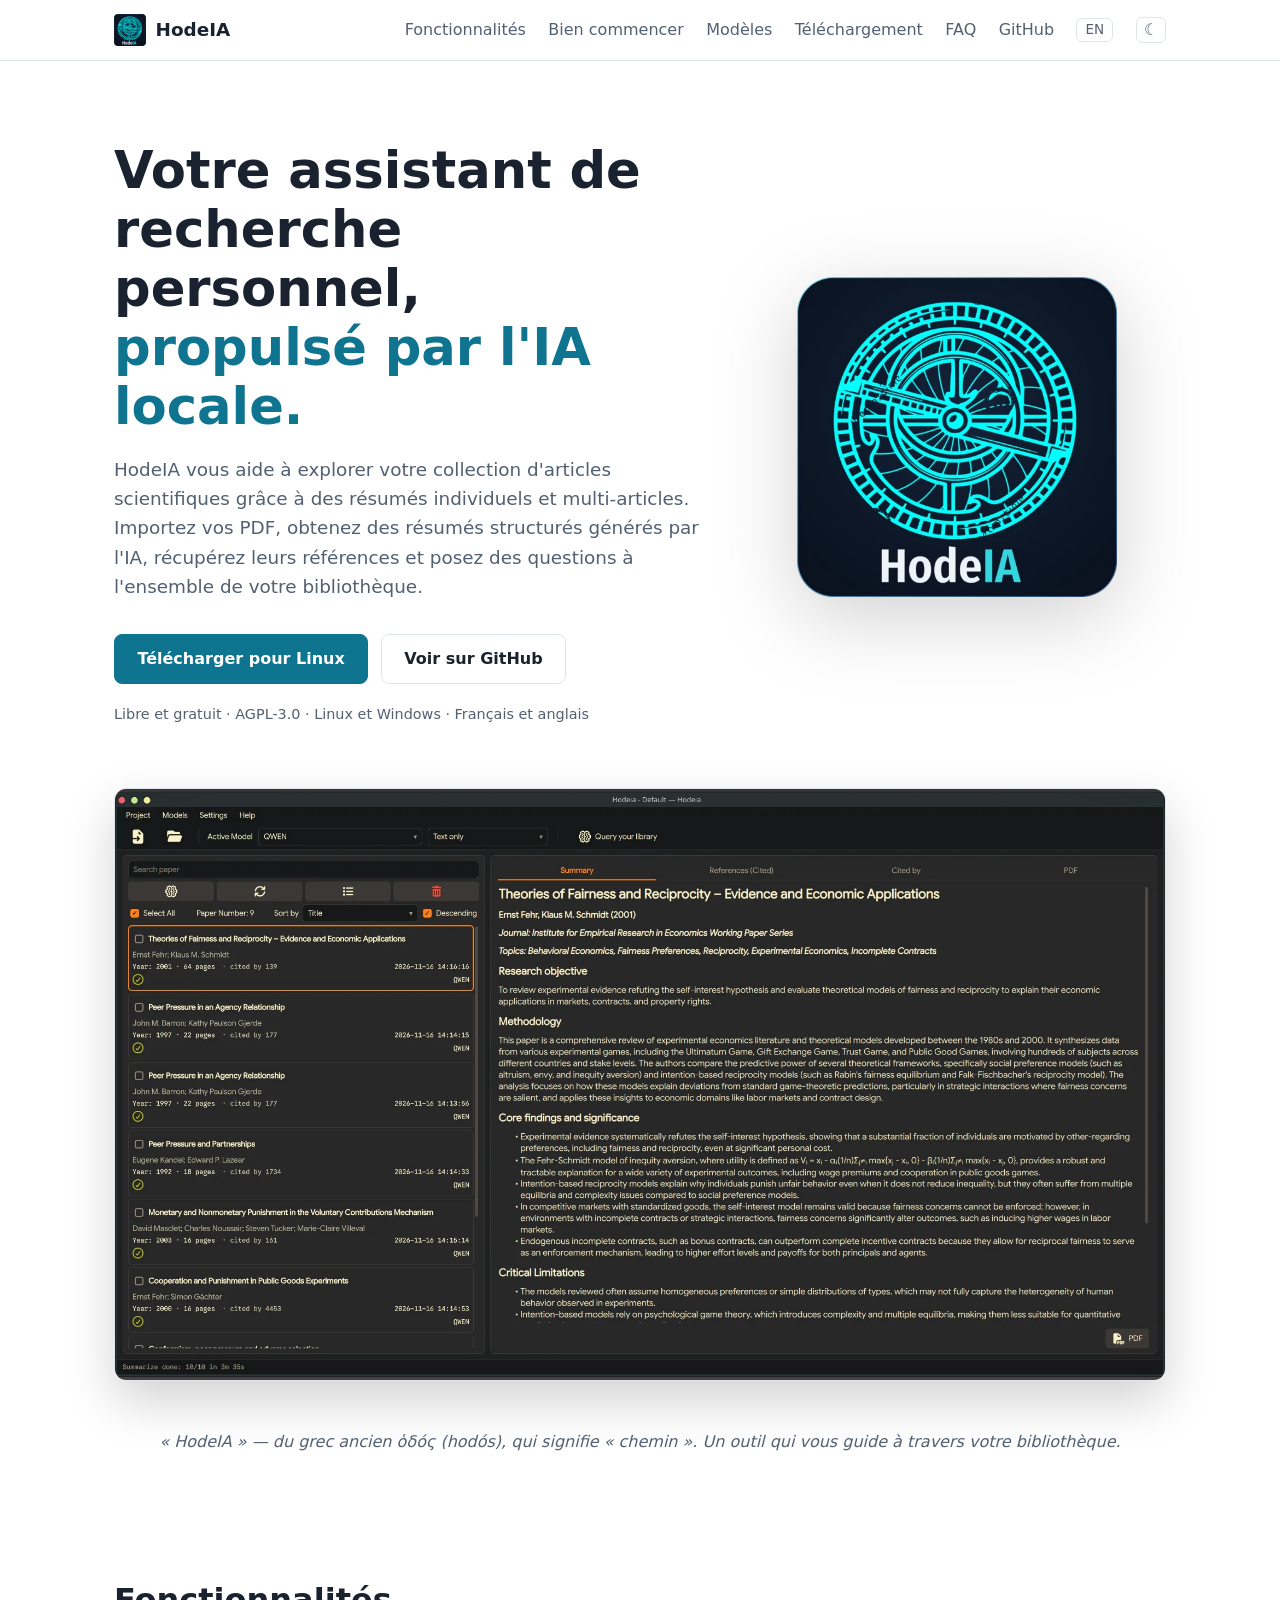
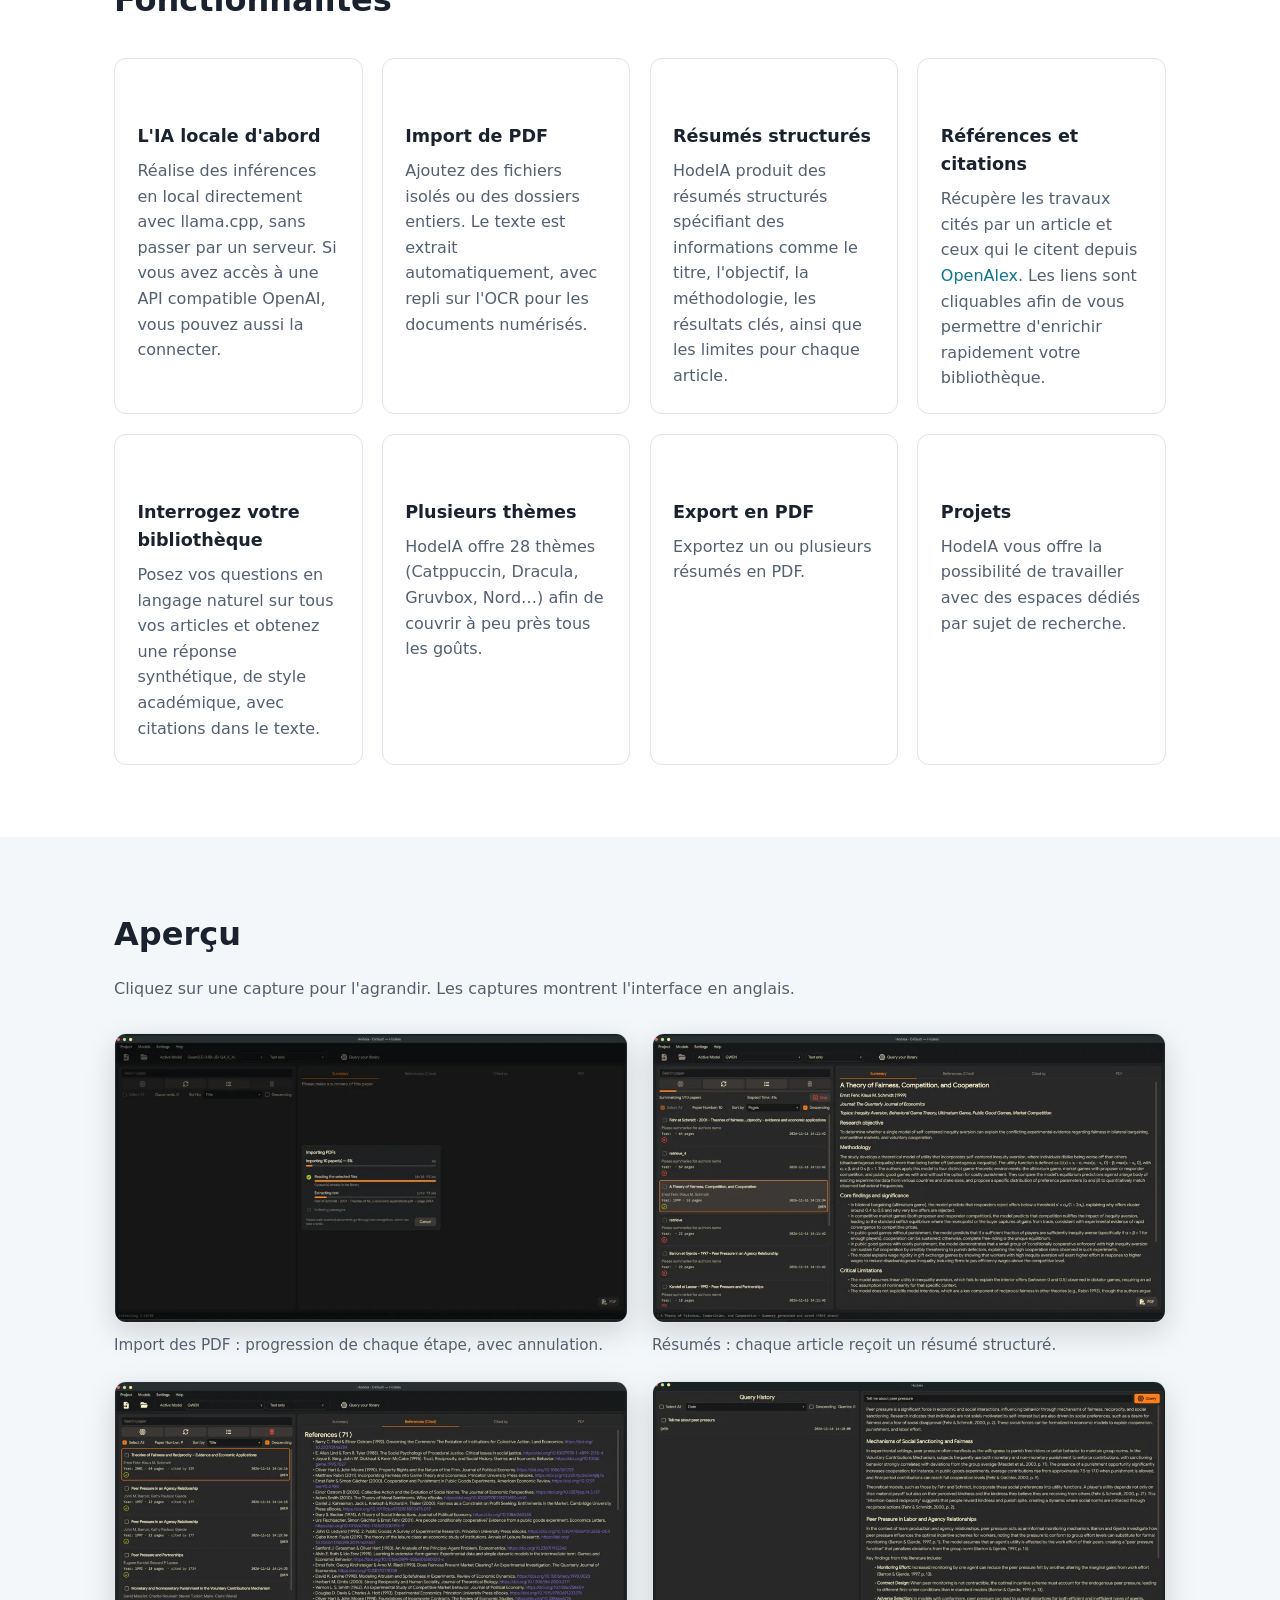
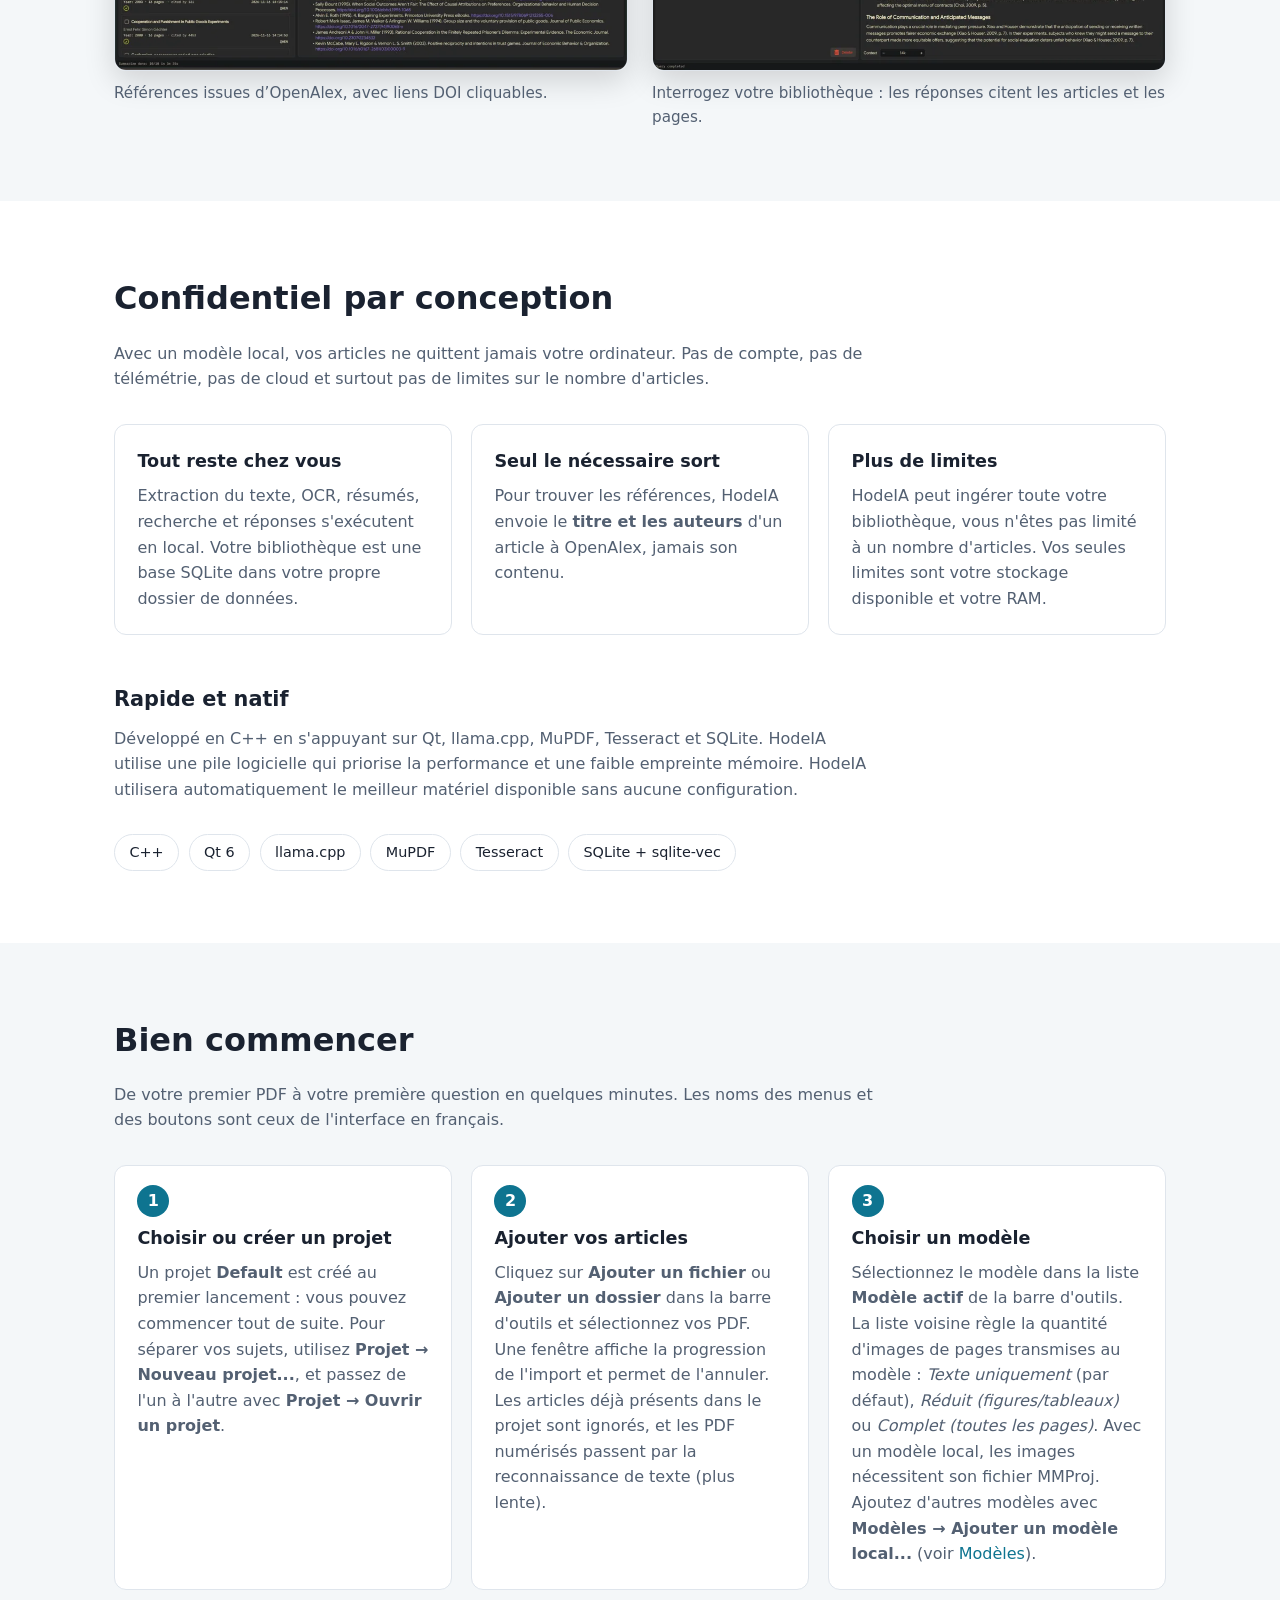
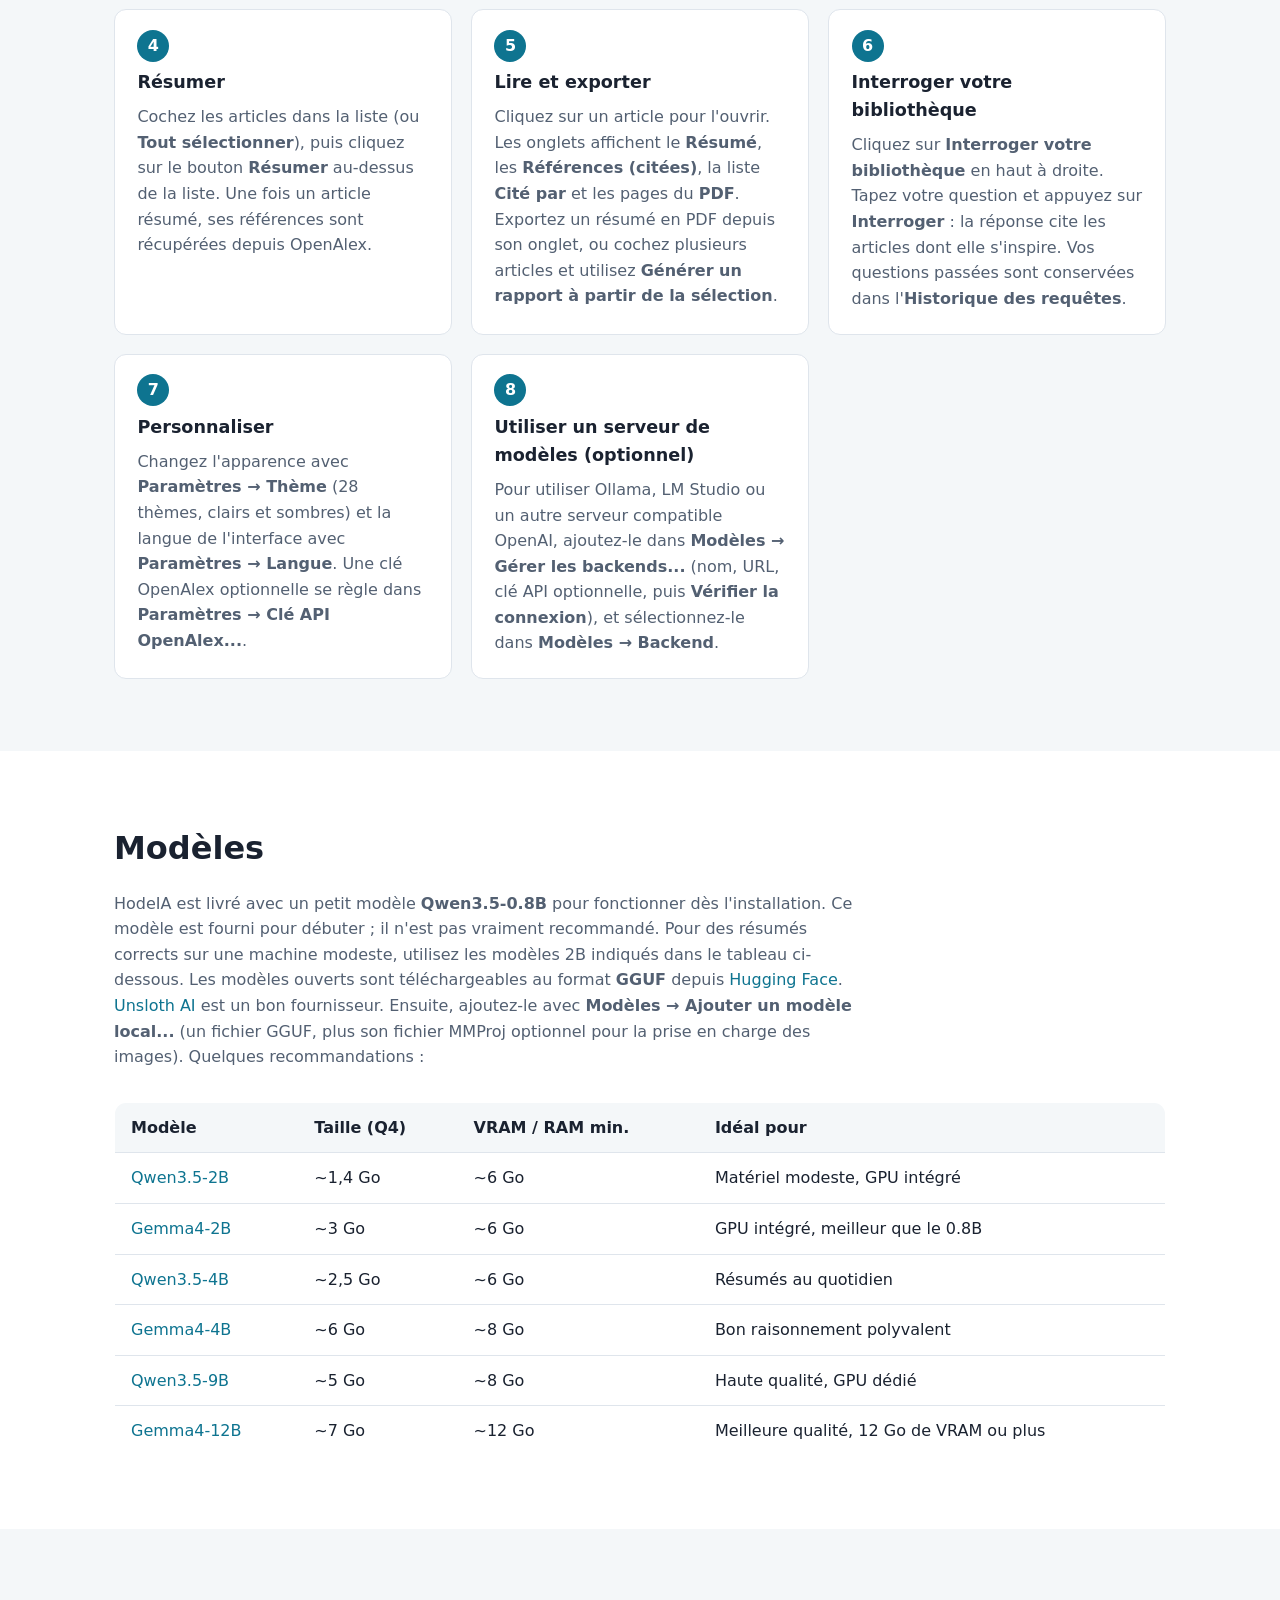
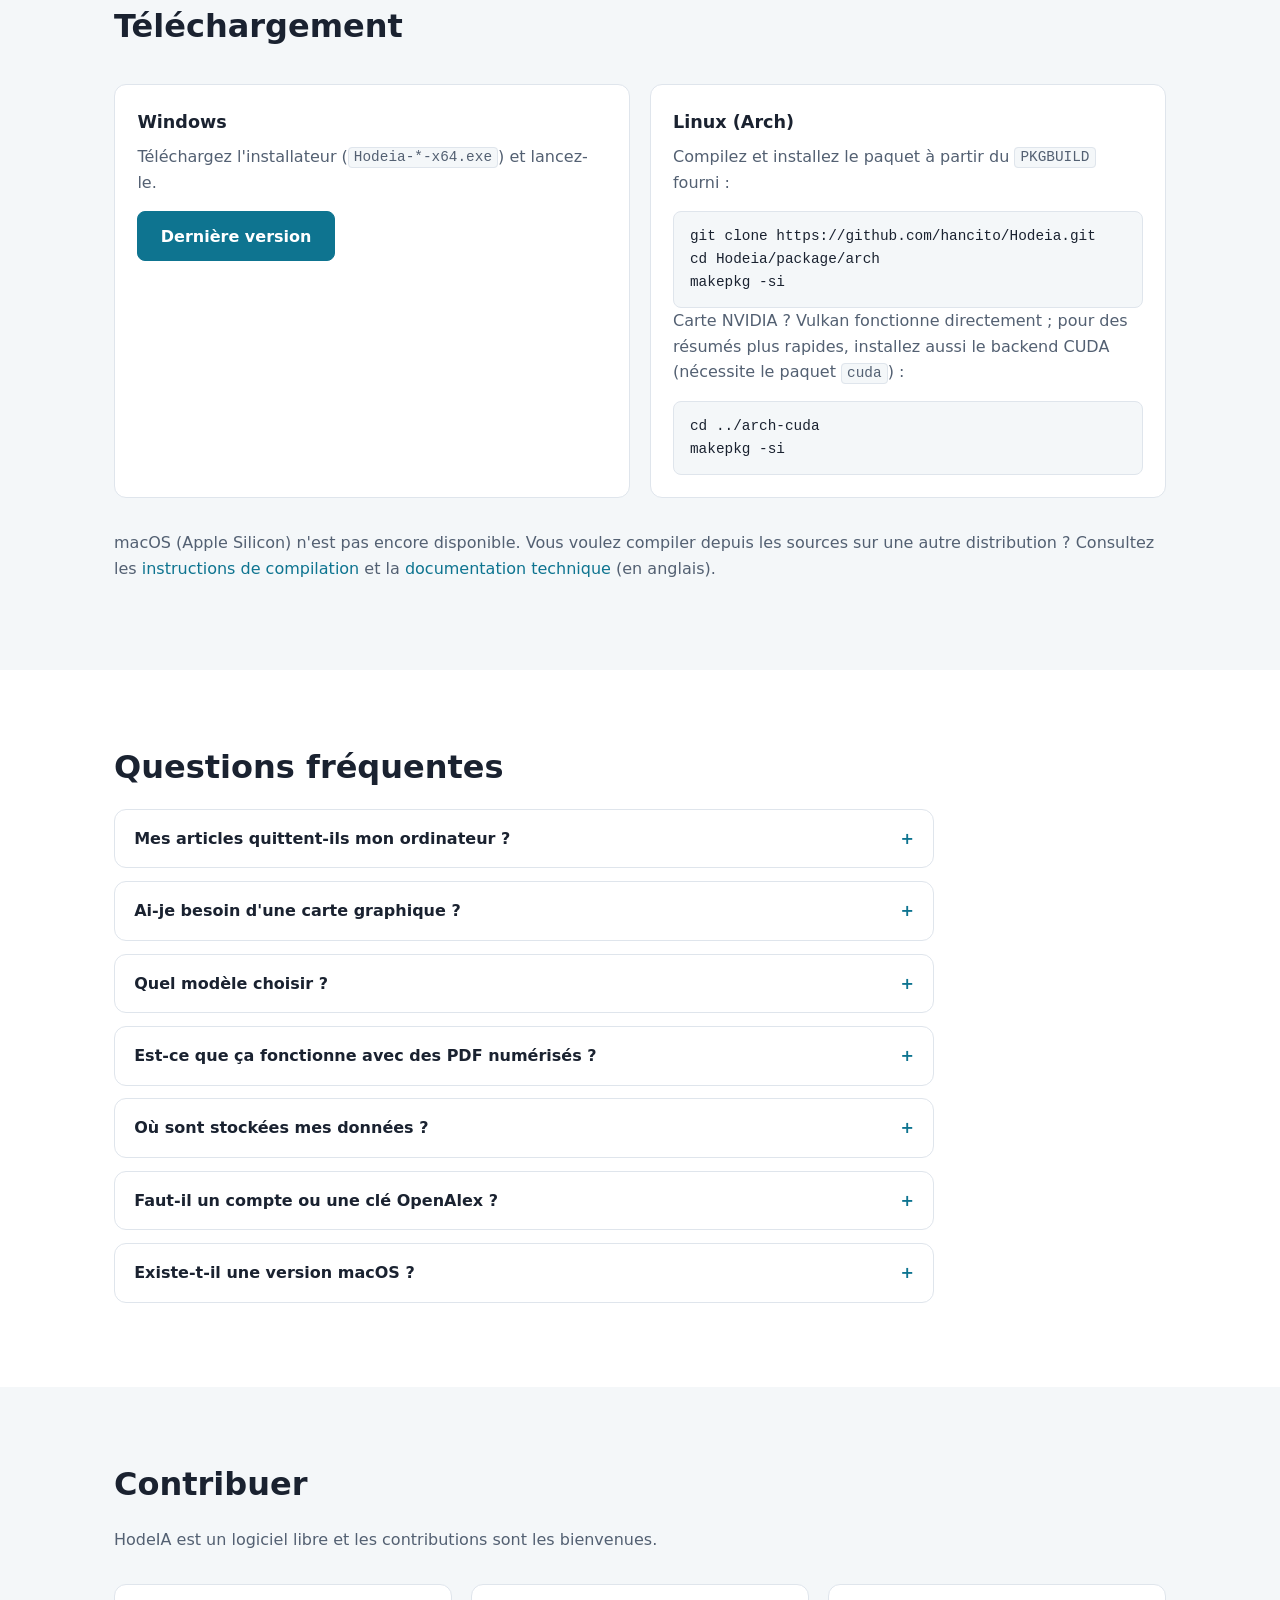
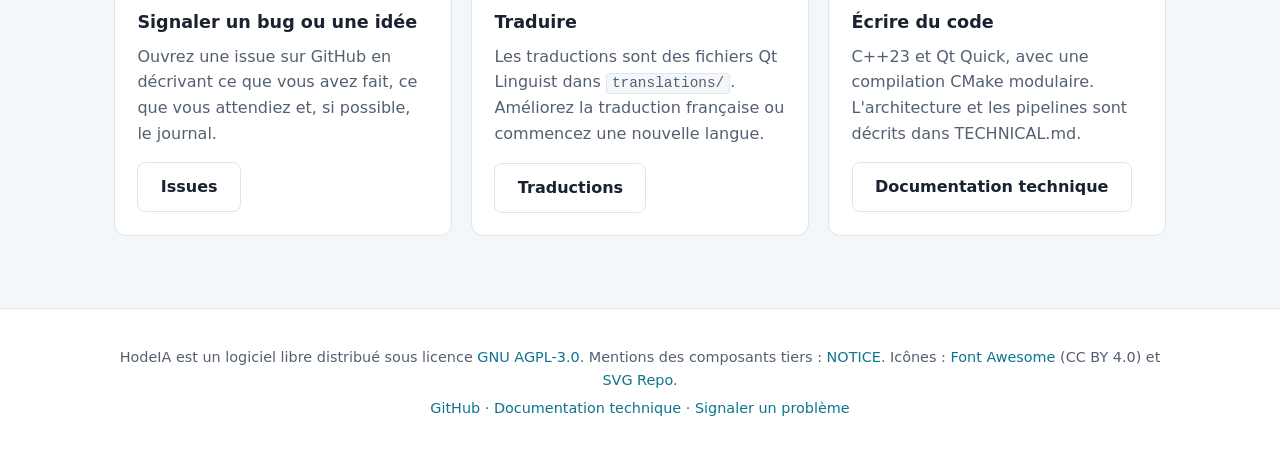
==== commit 933bc776: "Website update and name set to HodeIA" ====
--- a/docs/fr/index.html
+++ b/docs/fr/index.html
@@ -1,413 +1,536 @@
 <!doctype html>
 <html lang="fr">
-<head>
-  <meta charset="utf-8">
-  <meta name="viewport" content="width=device-width, initial-scale=1">
-  <script>
-    try { var t = localStorage.getItem("hodeia-theme"); if (t) document.documentElement.setAttribute("data-theme", t); } catch (e) {}
-  </script>
-  <title>Hodeia — Votre assistant de recherche personnel, propulsé par l'IA locale</title>
-  <meta name="description" content="Hodeia est une application de bureau libre et gratuite pour importer, résumer, citer et interroger vos articles scientifiques grâce à l'IA locale (llama.cpp) ou à tout serveur compatible OpenAI.">
-  <link rel="canonical" href="https://hancito.github.io/Hodeia/fr/">
-  <link rel="alternate" hreflang="en" href="https://hancito.github.io/Hodeia/">
-  <link rel="alternate" hreflang="fr" href="https://hancito.github.io/Hodeia/fr/">
-  <link rel="alternate" hreflang="x-default" href="https://hancito.github.io/Hodeia/">
-
-  <meta property="og:type" content="website">
-  <meta property="og:site_name" content="Hodeia">
-  <meta property="og:url" content="https://hancito.github.io/Hodeia/fr/">
-  <meta property="og:title" content="Hodeia — Votre assistant de recherche personnel">
-  <meta property="og:description" content="Importez, résumez, citez et interrogez vos articles scientifiques grâce à l'IA locale. Libre et gratuit.">
-  <meta property="og:image" content="https://hancito.github.io/Hodeia/assets/og-image.jpg">
-  <meta property="og:image:width" content="1200">
-  <meta property="og:image:height" content="630">
-  <meta property="og:image:alt" content="Logo et slogan de Hodeia">
-  <meta property="og:locale" content="fr_FR">
-  <meta property="og:locale:alternate" content="en_US">
-  <meta name="twitter:card" content="summary_large_image">
-
-  <meta name="theme-color" content="#ffffff" media="(prefers-color-scheme: light)">
-  <meta name="theme-color" content="#1e1e2e" media="(prefers-color-scheme: dark)">
-  <link rel="icon" type="image/png" sizes="64x64" href="../assets/favicon-64.png">
-  <link rel="apple-touch-icon" href="../assets/apple-touch-icon.png">
-  <link rel="stylesheet" href="../style.css">
-
-  <script type="application/ld+json">
-  {
-    "@context": "https://schema.org",
-    "@type": "SoftwareApplication",
-    "name": "Hodeia",
-    "description": "Assistant de recherche de bureau pour importer, résumer, citer et interroger des articles scientifiques grâce à l'IA locale.",
-    "url": "https://hancito.github.io/Hodeia/fr/",
-    "image": "https://hancito.github.io/Hodeia/assets/og-image.jpg",
-    "applicationCategory": "EducationalApplication",
-    "operatingSystem": "Windows, Linux",
-    "license": "https://www.gnu.org/licenses/agpl-3.0.html",
-    "isAccessibleForFree": true,
-    "inLanguage": ["fr", "en"],
-    "offers": { "@type": "Offer", "price": "0", "priceCurrency": "EUR" },
-    "downloadUrl": "https://github.com/hancito/Hodeia/releases",
-    "codeRepository": "https://github.com/hancito/Hodeia"
-  }
-  </script>
-</head>
-<body>
-  <a class="skip" href="#features">Aller au contenu</a>
-  <header class="nav">
-    <div class="container nav-inner">
-      <a class="brand" href="#top">
-        <img src="../assets/favicon-64.png" alt="" width="32" height="32">
-        <span>Hodeia</span>
-      </a>
-      <nav>
-        <a href="#features">Fonctionnalités</a>
-        <a href="#getting-started">Bien commencer</a>
-        <a href="#models">Modèles</a>
-        <a href="#download">Téléchargement</a>
-        <a href="#faq">FAQ</a>
-        <a href="https://github.com/hancito/Hodeia" class="gh">GitHub</a>
-        <a href="../" class="lang" hreflang="en" lang="en" title="English version">EN</a>
-        <button id="theme-toggle" class="theme-toggle" type="button" aria-label="Basculer entre thème clair et sombre" title="Basculer entre thème clair et sombre">
-          <span class="sun" aria-hidden="true">☀</span><span class="moon" aria-hidden="true">☾</span>
-        </button>
-      </nav>
-    </div>
-  </header>
-
-  <main id="top">
-    <!-- Hero -->
-    <section class="hero">
-      <div class="container hero-inner">
-        <div class="hero-text">
-          <h1>Votre assistant de recherche personnel,<br><span class="accent">propulsé par l'IA locale.</span></h1>
-          <p class="lead">
-            Hodeia vous aide à gérer, résumer et explorer votre collection d'articles scientifiques.
-            Importez vos PDF, obtenez des résumés structurés générés par l'IA, récupérez leurs références
-            et posez des questions à l'ensemble de votre bibliothèque — le tout sur votre propre machine.
-          </p>
-          <div class="cta">
-            <a id="hero-download" class="btn primary" href="#download">Télécharger</a>
-            <a class="btn" href="https://github.com/hancito/Hodeia">Voir sur GitHub</a>
-          </div>
-          <p class="meta">
-            Libre et gratuit · AGPL-3.0 · Linux et Windows · Français et anglais
-            <span class="version" data-release-version hidden></span>
-          </p>
-        </div>
-        <div class="hero-logo">
-          <picture>
-            <source srcset="../assets/hodeia.webp" type="image/webp">
-            <img src="../assets/hodeia-512.png" alt="Logo de Hodeia" width="320" height="320">
-          </picture>
-        </div>
-      </div>
-      <!-- Capture d'écran : ajouter ici la fenêtre principale, par exemple
-      <figure class="container shot"><img src="../assets/screenshots/main-fr.webp" alt="Fenêtre principale de Hodeia" width="1600" height="1000" loading="lazy"></figure>
-      -->
-      <p class="container etymology">
-        <em>« Hodeia » — du grec ancien ὁδός (hodós), qui signifie « chemin ». Un outil qui vous guide à travers votre bibliothèque.</em>
-      </p>
-    </section>
-
-    <!-- Fonctionnalités -->
-    <section id="features" class="section">
-      <div class="container">
-        <h2>Fonctionnalités</h2>
-        <div class="grid">
-          <article class="card">
-            <span class="icon" style="--icon: url(../assets/icons/ai-svgrepo-com.svg)" aria-hidden="true"></span>
-            <h3>L'IA locale d'abord</h3>
-            <p>Exécute les modèles GGUF directement avec llama.cpp, sans serveur. Vous préférez un serveur ? Connectez Ollama, LM Studio ou toute API compatible OpenAI.</p>
-          </article>
-          <article class="card">
-            <span class="icon" style="--icon: url(../assets/icons/file-pdf-regular-full.svg)" aria-hidden="true"></span>
-            <h3>Import de PDF</h3>
-            <p>Ajoutez des fichiers isolés ou des dossiers entiers. Le texte est extrait automatiquement, avec repli sur l'OCR pour les documents numérisés. Vos PDF ne sont jamais déplacés ni modifiés.</p>
-          </article>
-          <article class="card">
-            <span class="icon" style="--icon: url(../assets/icons/align-justify.svg)" aria-hidden="true"></span>
-            <h3>Résumés structurés</h3>
-            <p>Titre, auteurs, revue, année, thèmes, objectif, méthodologie, résultats clés, limites et un résumé citable — pour chaque article.</p>
-          </article>
-          <article class="card">
-            <span class="icon" style="--icon: url(../assets/icons/share-square.svg)" aria-hidden="true"></span>
-            <h3>Références et citations</h3>
-            <p>Récupère les travaux cités par un article et ceux qui le citent depuis <a href="https://openalex.org">OpenAlex</a>, sous forme de bibliographies au format APA.</p>
-          </article>
-          <article class="card">
-            <span class="icon" style="--icon: url(../assets/icons/ai-svgrepo-com.svg)" aria-hidden="true"></span>
-            <h3>Interrogez votre bibliothèque</h3>
-            <p>Posez vos questions en langage naturel sur tous vos articles et obtenez une réponse synthétique, de style académique, avec citations dans le texte.</p>
-          </article>
-          <article class="card">
-            <span class="icon" style="--icon: url(../assets/icons/magnifying-glass-plus.svg)" aria-hidden="true"></span>
-            <h3>Visionneuse d'articles</h3>
-            <p>Parcourez les miniatures des pages à côté du texte extrait, du résumé généré et des références.</p>
-          </article>
-          <article class="card">
-            <span class="icon" style="--icon: url(../assets/icons/file-export.svg)" aria-hidden="true"></span>
-            <h3>Export en PDF</h3>
-            <p>Exportez un résumé — ou tout un lot — en PDF.</p>
-          </article>
-          <article class="card">
-            <span class="icon" style="--icon: url(../assets/icons/folder-open.svg)" aria-hidden="true"></span>
-            <h3>Projets et thèmes</h3>
-            <p>Un espace de travail isolé par sujet, cours ou financement. 28 thèmes (Catppuccin, Dracula, Gruvbox, Nord…), interface en français et en anglais.</p>
-          </article>
-        </div>
-      </div>
-    </section>
-
-    <!-- Confidentialité -->
-    <section id="privacy" class="section alt">
-      <div class="container">
-        <h2>Confidentiel par conception</h2>
-        <p class="section-lead">
-          Avec un modèle local, vos articles ne quittent jamais votre ordinateur. Pas de compte, pas de télémétrie, pas de cloud.
-        </p>
-        <div class="grid">
-          <article class="card">
-            <h3>Tout reste chez vous</h3>
-            <p>Extraction du texte, OCR, résumés, recherche et réponses s'exécutent en local. Votre bibliothèque est
-            une base SQLite dans votre propre dossier de données.</p>
-          </article>
-          <article class="card">
-            <h3>Seul le nécessaire sort</h3>
-            <p>Pour trouver les références, Hodeia envoie le <strong>titre et les auteurs</strong> d'un article à
-            OpenAlex — jamais son contenu. Si vous choisissez un serveur de modèles distant, le texte est envoyé à
-            <em>ce</em> serveur uniquement.</p>
-          </article>
-          <article class="card">
-            <h3>Vos fichiers restent intacts</h3>
-            <p>Les PDF ne sont lus qu'à l'import. Hodeia conserve leur texte et l'image des pages, sans jamais
-            déplacer, copier ni modifier les originaux.</p>
-          </article>
-        </div>
-        <h3 class="sub">Rapide et natif</h3>
-        <p class="section-lead">
-          Développé en C++23 avec Qt, llama.cpp, MuPDF, Tesseract et SQLite. Hodeia utilise automatiquement
-          le meilleur matériel disponible — CUDA, puis Vulkan, puis le CPU — sans aucune configuration.
-        </p>
-        <ul class="pills">
-          <li>C++23</li><li>Qt 6</li><li>llama.cpp</li><li>MuPDF</li><li>Tesseract</li><li>SQLite + sqlite-vec</li><li>CUDA · Vulkan · CPU</li>
-        </ul>
-      </div>
-    </section>
-
-    <!-- Bien commencer -->
-    <section id="getting-started" class="section">
-      <div class="container">
-        <h2>Bien commencer</h2>
-        <p class="section-lead">
-          De votre premier PDF à votre première question en quelques minutes. Les noms des menus et des boutons
-          sont ceux de l'interface en français.
-        </p>
-        <ol class="steps">
-          <li class="card">
-            <h3>Choisir ou créer un projet</h3>
-            <p>Un projet <strong>Default</strong> est créé au premier lancement : vous pouvez commencer tout de suite.
-            Pour séparer vos sujets, utilisez <strong>Projet → Nouveau projet...</strong>, et passez de l'un à l'autre
-            avec <strong>Projet → Ouvrir un projet</strong>.</p>
-          </li>
-          <li class="card">
-            <h3>Ajouter vos articles</h3>
-            <p>Cliquez sur <strong>Ajouter un fichier</strong> ou <strong>Ajouter un dossier</strong> dans la barre
-            d'outils et sélectionnez vos PDF. Une fenêtre affiche la progression de l'import et permet de l'annuler.
-            Les articles déjà présents dans le projet sont ignorés, et les PDF numérisés passent par la
-            reconnaissance de texte (plus lente).</p>
-          </li>
-          <li class="card">
-            <h3>Choisir un modèle</h3>
-            <p>Sélectionnez le modèle dans la liste <strong>Modèle actif</strong> de la barre d'outils. La liste
-            voisine règle la quantité d'images de pages transmises au modèle : <em>Texte uniquement</em> (par défaut),
-            <em>Réduit (figures/tableaux)</em> ou <em>Complet (toutes les pages)</em>. Avec un modèle local, les images
-            nécessitent son fichier MMProj. Ajoutez d'autres modèles avec
-            <strong>Modèles → Ajouter un modèle local...</strong> (voir <a href="#models">Modèles</a>).</p>
-          </li>
-          <li class="card">
-            <h3>Résumer</h3>
-            <p>Cochez les articles dans la liste (ou <strong>Tout sélectionner</strong>), puis cliquez sur le bouton
-            <strong>Résumer</strong> au-dessus de la liste. La progression et le temps écoulé s'affichent, et vous
-            pouvez arrêter à tout moment. Une fois un article résumé, ses références sont récupérées depuis OpenAlex.</p>
-          </li>
-          <li class="card">
-            <h3>Lire et exporter</h3>
-            <p>Cliquez sur un article pour l'ouvrir. Les onglets affichent le <strong>Résumé</strong>, les
-            <strong>Références (citées)</strong>, la liste <strong>Cité par</strong> et les pages du <strong>PDF</strong>.
-            Exportez un résumé en PDF depuis son onglet, ou cochez plusieurs articles et utilisez
-            <strong>Générer un rapport à partir de la sélection</strong>.</p>
-          </li>
-          <li class="card">
-            <h3>Interroger votre bibliothèque</h3>
-            <p>Cliquez sur <strong>Interroger votre bibliothèque</strong> en haut à droite. Tapez votre question et
-            appuyez sur <strong>Interroger</strong> : la réponse cite les articles dont elle s'inspire. Vos questions
-            passées sont conservées dans l'<strong>Historique des requêtes</strong>.</p>
-          </li>
-          <li class="card">
-            <h3>Personnaliser</h3>
-            <p>Changez l'apparence avec <strong>Paramètres → Thème</strong> (28 thèmes, clairs et sombres) et la langue
-            de l'interface avec <strong>Paramètres → Langue</strong>. Une clé OpenAlex optionnelle se règle dans
-            <strong>Paramètres → Clé API OpenAlex...</strong>.</p>
-          </li>
-          <li class="card">
-            <h3>Utiliser un serveur de modèles (optionnel)</h3>
-            <p>Pour utiliser Ollama, LM Studio ou un autre serveur compatible OpenAI, ajoutez-le dans
-            <strong>Modèles → Gérer les backends...</strong> (nom, URL, clé API optionnelle, puis
-            <strong>Vérifier la connexion</strong>), et sélectionnez-le dans <strong>Modèles → Backend</strong>.</p>
-          </li>
-        </ol>
-      </div>
-    </section>
-
-    <!-- Modèles -->
-    <section id="models" class="section alt">
-      <div class="container">
-        <h2>Modèles</h2>
-        <p class="section-lead">
-          Hodeia est livré avec un petit modèle <strong>Qwen3.5-0.8B</strong> pour fonctionner dès l'installation.
-          Pour de meilleurs résultats, téléchargez n'importe quel modèle GGUF (par exemple chez
-          <a href="https://huggingface.co/unsloth">Unsloth sur Hugging Face</a>) et ajoutez-le avec
-          <strong>Modèles → Ajouter un modèle local...</strong> (un fichier GGUF, plus son fichier MMProj optionnel pour
-          la prise en charge des images). Recommandations testées (Q4_K_XL) :
-        </p>
-        <div class="table-wrap">
-          <table>
-            <thead>
-              <tr><th>Modèle</th><th>Taille (Q4)</th><th>VRAM / RAM min.</th><th>Idéal pour</th></tr>
-            </thead>
-            <tbody>
-              <tr><td><a href="https://huggingface.co/unsloth/Qwen3.5-2B-GGUF/tree/main">Qwen3.5-2B</a></td><td>~1,4 Go</td><td>~6 Go</td><td>Matériel modeste, GPU intégré</td></tr>
-              <tr><td><a href="https://huggingface.co/unsloth/gemma-4-E2B-it-GGUF/tree/main">Gemma4-2B</a></td><td>~3 Go</td><td>~6 Go</td><td>GPU intégré, meilleur que le 0.8B</td></tr>
-              <tr><td><a href="https://huggingface.co/unsloth/Qwen3.5-4B-GGUF/tree/main">Qwen3.5-4B</a></td><td>~2,5 Go</td><td>~6 Go</td><td>Résumés au quotidien</td></tr>
-              <tr><td><a href="https://huggingface.co/unsloth/gemma-4-E4B-it-GGUF/tree/main">Gemma4-4B</a></td><td>~6 Go</td><td>~8 Go</td><td>Bon raisonnement polyvalent</td></tr>
-              <tr><td><a href="https://huggingface.co/unsloth/Qwen3.5-9B-GGUF/tree/main">Qwen3.5-9B</a></td><td>~5 Go</td><td>~8 Go</td><td>Haute qualité, GPU dédié</td></tr>
-              <tr><td><a href="https://huggingface.co/unsloth/gemma-4-12b-it-GGUF/tree/main">Gemma4-12B</a></td><td>~7 Go</td><td>~12 Go</td><td>Meilleure qualité, 12 Go de VRAM ou plus</td></tr>
-            </tbody>
-          </table>
-        </div>
-      </div>
-    </section>
-
-    <!-- Téléchargement -->
-    <section id="download" class="section">
-      <div class="container">
-        <h2>Téléchargement <span class="version" data-release-version hidden></span></h2>
-        <div class="grid two">
-          <article class="card">
-            <h3>Windows</h3>
-            <p>Téléchargez l'installateur (<code>Hodeia-*-x64.exe</code>) et lancez-le.</p>
-            <a id="windows-download" class="btn primary" href="https://github.com/hancito/Hodeia/releases">Dernière version</a>
-          </article>
-          <article class="card">
-            <h3>Linux (Arch)</h3>
-            <p>Compilez et installez le paquet à partir du <code>PKGBUILD</code> fourni :</p>
-            <pre><code>git clone https://github.com/hancito/Hodeia.git
+    <head>
+        <meta charset="utf-8" />
+        <meta name="viewport" content="width=device-width, initial-scale=1" />
+        <script>
+            try {
+                var t = localStorage.getItem("hodeia-theme");
+                if (t) document.documentElement.setAttribute("data-theme", t);
+            } catch (e) {}
+        </script>
+        <title>HodeIA — Votre assistant de recherche personnel, propulsé par l'IA locale</title>
+        <meta
+            name="description"
+            content="HodeIA est une application de bureau libre et gratuite pour importer, résumer, citer et interroger vos articles scientifiques grâce à l'IA locale (llama.cpp) ou à tout serveur compatible OpenAI."
+        />
+        <link rel="canonical" href="https://hancito.github.io/Hodeia/fr/" />
+        <link rel="alternate" hreflang="en" href="https://hancito.github.io/Hodeia/" />
+        <link rel="alternate" hreflang="fr" href="https://hancito.github.io/Hodeia/fr/" />
+        <link rel="alternate" hreflang="x-default" href="https://hancito.github.io/Hodeia/" />
+
+        <meta property="og:type" content="website" />
+        <meta property="og:site_name" content="HodeIA" />
+        <meta property="og:url" content="https://hancito.github.io/Hodeia/fr/" />
+        <meta property="og:title" content="HodeIA — Votre assistant de recherche personnel" />
+        <meta property="og:description" content="Importez, résumez, citez et interrogez vos articles scientifiques grâce à l'IA locale. Libre et gratuit." />
+        <meta property="og:image" content="https://hancito.github.io/Hodeia/assets/og-image.jpg" />
+        <meta property="og:image:width" content="1200" />
+        <meta property="og:image:height" content="630" />
+        <meta property="og:image:alt" content="Logo et slogan de HodeIA" />
+        <meta property="og:locale" content="fr_FR" />
+        <meta property="og:locale:alternate" content="en_US" />
+        <meta name="twitter:card" content="summary_large_image" />
+
+        <meta name="theme-color" content="#ffffff" media="(prefers-color-scheme: light)" />
+        <meta name="theme-color" content="#1e1e2e" media="(prefers-color-scheme: dark)" />
+        <link rel="icon" type="image/png" sizes="64x64" href="../assets/favicon-64.png" />
+        <link rel="apple-touch-icon" href="../assets/apple-touch-icon.png" />
+        <link rel="stylesheet" href="../style.css" />
+
+        <script type="application/ld+json">
+            {
+                "@context": "https://schema.org",
+                "@type": "SoftwareApplication",
+                "name": "HodeIA",
+                "description": "Assistant de recherche de bureau pour importer, résumer, citer et interroger des articles scientifiques grâce à l'IA locale.",
+                "url": "https://hancito.github.io/Hodeia/fr/",
+                "image": "https://hancito.github.io/Hodeia/assets/og-image.jpg",
+                "applicationCategory": "EducationalApplication",
+                "operatingSystem": "Windows, Linux",
+                "license": "https://www.gnu.org/licenses/agpl-3.0.html",
+                "isAccessibleForFree": true,
+                "inLanguage": ["fr", "en"],
+                "offers": { "@type": "Offer", "price": "0", "priceCurrency": "EUR" },
+                "downloadUrl": "https://github.com/hancito/Hodeia/releases",
+                "codeRepository": "https://github.com/hancito/Hodeia"
+            }
+        </script>
+    </head>
+    <body>
+        <a class="skip" href="#features">Aller au contenu</a>
+        <header class="nav">
+            <div class="container nav-inner">
+                <a class="brand" href="#top">
+                    <img src="../assets/favicon-64.png" alt="" width="32" height="32" />
+                    <span>HodeIA</span>
+                </a>
+                <nav>
+                    <a href="#features">Fonctionnalités</a>
+                    <a href="#getting-started">Bien commencer</a>
+                    <a href="#models">Modèles</a>
+                    <a href="#download">Téléchargement</a>
+                    <a href="#faq">FAQ</a>
+                    <a href="https://github.com/hancito/Hodeia" class="gh">GitHub</a>
+                    <a href="../" class="lang" hreflang="en" lang="en" title="English version">EN</a>
+                    <button id="theme-toggle" class="theme-toggle" type="button" aria-label="Basculer entre thème clair et sombre" title="Basculer entre thème clair et sombre">
+                        <span class="sun" aria-hidden="true">☀</span><span class="moon" aria-hidden="true">☾</span>
+                    </button>
+                </nav>
+            </div>
+        </header>
+
+        <main id="top">
+            <!-- Hero -->
+            <section class="hero">
+                <div class="container hero-inner">
+                    <div class="hero-text">
+                        <h1>Votre assistant de recherche personnel,<br /><span class="accent">propulsé par l'IA locale.</span></h1>
+                        <p class="lead">
+                            HodeIA vous aide à explorer votre collection d'articles scientifiques grâce à des résumés individuels et multi-articles. Importez vos PDF, obtenez des résumés structurés
+                            générés par l'IA, récupérez leurs références et posez des questions à l'ensemble de votre bibliothèque.
+                        </p>
+                        <div class="cta">
+                            <a id="hero-download" class="btn primary" href="#download">Télécharger</a>
+                            <a class="btn" href="https://github.com/hancito/Hodeia">Voir sur GitHub</a>
+                        </div>
+                        <p class="meta">
+                            Libre et gratuit · AGPL-3.0 · Linux et Windows · Français et anglais
+                            <span class="version" data-release-version hidden></span>
+                        </p>
+                    </div>
+                    <div class="hero-logo">
+                        <picture>
+                            <source srcset="../assets/hodeia.webp" type="image/webp" />
+                            <img src="../assets/hodeia-512.png" alt="Logo de HodeIA" width="320" height="320" />
+                        </picture>
+                    </div>
+                </div>
+                <figure class="container shot">
+                    <a href="../assets/screenshots/main_screenshot.webp"
+                        ><img
+                            src="../assets/screenshots/main_screenshot-960.webp"
+                            srcset="../assets/screenshots/main_screenshot-960.webp 960w, ../assets/screenshots/main_screenshot.webp 1920w"
+                            sizes="(max-width: 1100px) 100vw, 1050px"
+                            alt="Fenêtre principale de HodeIA : la liste des articles et un résumé structuré"
+                            width="1920"
+                            height="1080"
+                    /></a>
+                </figure>
+                <p class="container etymology">
+                    <em>« HodeIA » — du grec ancien ὁδός (hodós), qui signifie « chemin ». Un outil qui vous guide à travers votre bibliothèque.</em>
+                </p>
+            </section>
+
+            <!-- Fonctionnalités -->
+            <section id="features" class="section">
+                <div class="container">
+                    <h2>Fonctionnalités</h2>
+                    <div class="grid">
+                        <article class="card">
+                            <span class="icon" style="--icon: url(../assets/icons/ai-svgrepo-com.svg)" aria-hidden="true"></span>
+                            <h3>L'IA locale d'abord</h3>
+                            <p>
+                                Réalise des inférences en local directement avec llama.cpp, sans passer par un serveur. Si vous avez accès à une API compatible OpenAI, vous pouvez aussi la connecter.
+                            </p>
+                        </article>
+                        <article class="card">
+                            <span class="icon" style="--icon: url(../assets/icons/file-pdf-regular-full.svg)" aria-hidden="true"></span>
+                            <h3>Import de PDF</h3>
+                            <p>Ajoutez des fichiers isolés ou des dossiers entiers. Le texte est extrait automatiquement, avec repli sur l'OCR pour les documents numérisés.</p>
+                        </article>
+                        <article class="card">
+                            <span class="icon" style="--icon: url(../assets/icons/align-justify.svg)" aria-hidden="true"></span>
+                            <h3>Résumés structurés</h3>
+                            <p>
+                                HodeIA produit des résumés structurés spécifiant des informations comme le titre, l'objectif, la méthodologie, les résultats clés, ainsi que les limites pour chaque
+                                article.
+                            </p>
+                        </article>
+                        <article class="card">
+                            <span class="icon" style="--icon: url(../assets/icons/share-square.svg)" aria-hidden="true"></span>
+                            <h3>Références et citations</h3>
+                            <p>
+                                Récupère les travaux cités par un article et ceux qui le citent depuis <a href="https://openalex.org">OpenAlex</a>. Les liens sont cliquables afin de vous permettre
+                                d'enrichir rapidement votre bibliothèque.
+                            </p>
+                        </article>
+                        <article class="card">
+                            <span class="icon" style="--icon: url(../assets/icons/ai-svgrepo-com.svg)" aria-hidden="true"></span>
+                            <h3>Interrogez votre bibliothèque</h3>
+                            <p>Posez vos questions en langage naturel sur tous vos articles et obtenez une réponse synthétique, de style académique, avec citations dans le texte.</p>
+                        </article>
+                        <article class="card">
+                            <span class="icon" style="--icon: url(../assets/icons/gear.svg)" aria-hidden="true"></span>
+                            <h3>Plusieurs thèmes</h3>
+                            <p>HodeIA offre 28 thèmes (Catppuccin, Dracula, Gruvbox, Nord…) afin de couvrir à peu près tous les goûts.</p>
+                        </article>
+                        <article class="card">
+                            <span class="icon" style="--icon: url(../assets/icons/file-export.svg)" aria-hidden="true"></span>
+                            <h3>Export en PDF</h3>
+                            <p>Exportez un ou plusieurs résumés en PDF.</p>
+                        </article>
+                        <article class="card">
+                            <span class="icon" style="--icon: url(../assets/icons/folder-open.svg)" aria-hidden="true"></span>
+                            <h3>Projets</h3>
+                            <p>HodeIA vous offre la possibilité de travailler avec des espaces dédiés par sujet de recherche.</p>
+                        </article>
+                    </div>
+                </div>
+            </section>
+
+            <!-- Screenshots -->
+            <section id="screenshots" class="section alt">
+                <div class="container">
+                    <h2>Aperçu</h2>
+                    <p class="section-lead">Cliquez sur une capture pour l'agrandir. Les captures montrent l'interface en anglais.</p>
+                    <div class="gallery">
+                        <figure class="shot-card">
+                            <a href="../assets/screenshots/pdf_ingestion.webp"
+                                ><img
+                                    src="../assets/screenshots/pdf_ingestion-960.webp"
+                                    srcset="../assets/screenshots/pdf_ingestion-960.webp 960w, ../assets/screenshots/pdf_ingestion.webp 1920w"
+                                    sizes="(max-width: 760px) 100vw, 50vw"
+                                    alt="Fenêtre d'import avec la progression de chaque étape"
+                                    width="1920"
+                                    height="1080"
+                                    loading="lazy"
+                            /></a>
+                            <figcaption>Import des PDF : progression de chaque étape, avec annulation.</figcaption>
+                        </figure>
+                        <figure class="shot-card">
+                            <a href="../assets/screenshots/after_a_summary.webp"
+                                ><img
+                                    src="../assets/screenshots/after_a_summary-960.webp"
+                                    srcset="../assets/screenshots/after_a_summary-960.webp 960w, ../assets/screenshots/after_a_summary.webp 1920w"
+                                    sizes="(max-width: 760px) 100vw, 50vw"
+                                    alt="Résumés en cours de génération, avec progression et temps écoulé"
+                                    width="1920"
+                                    height="1080"
+                                    loading="lazy"
+                            /></a>
+                            <figcaption>Résumés : chaque article reçoit un résumé structuré.</figcaption>
+                        </figure>
+                        <figure class="shot-card">
+                            <a href="../assets/screenshots/references_clickable_links.webp"
+                                ><img
+                                    src="../assets/screenshots/references_clickable_links-960.webp"
+                                    srcset="../assets/screenshots/references_clickable_links-960.webp 960w, ../assets/screenshots/references_clickable_links.webp 1920w"
+                                    sizes="(max-width: 760px) 100vw, 50vw"
+                                    alt="Onglet des références avec liens DOI"
+                                    width="1920"
+                                    height="1080"
+                                    loading="lazy"
+                            /></a>
+                            <figcaption>Références issues d’OpenAlex, avec liens DOI cliquables.</figcaption>
+                        </figure>
+                        <figure class="shot-card">
+                            <a href="../assets/screenshots/query_window.webp"
+                                ><img
+                                    src="../assets/screenshots/query_window-960.webp"
+                                    srcset="../assets/screenshots/query_window-960.webp 960w, ../assets/screenshots/query_window.webp 1920w"
+                                    sizes="(max-width: 760px) 100vw, 50vw"
+                                    alt="Fenêtre de questions avec une réponse citant les articles"
+                                    width="1920"
+                                    height="1080"
+                                    loading="lazy"
+                            /></a>
+                            <figcaption>Interrogez votre bibliothèque : les réponses citent les articles et les pages.</figcaption>
+                        </figure>
+                    </div>
+                </div>
+            </section>
+
+            <!-- Confidentialité -->
+            <section id="privacy" class="section">
+                <div class="container">
+                    <h2>Confidentiel par conception</h2>
+                    <p class="section-lead">
+                        Avec un modèle local, vos articles ne quittent jamais votre ordinateur. Pas de compte, pas de télémétrie, pas de cloud et surtout pas de limites sur le nombre d'articles.
+                    </p>
+                    <div class="grid">
+                        <article class="card">
+                            <h3>Tout reste chez vous</h3>
+                            <p>Extraction du texte, OCR, résumés, recherche et réponses s'exécutent en local. Votre bibliothèque est une base SQLite dans votre propre dossier de données.</p>
+                        </article>
+                        <article class="card">
+                            <h3>Seul le nécessaire sort</h3>
+                            <p>Pour trouver les références, HodeIA envoie le <strong>titre et les auteurs</strong> d'un article à OpenAlex, jamais son contenu.</p>
+                        </article>
+                        <article class="card">
+                            <h3>Plus de limites</h3>
+                            <p>HodeIA peut ingérer toute votre bibliothèque, vous n'êtes pas limité à un nombre d'articles. Vos seules limites sont votre stockage disponible et votre RAM.</p>
+                        </article>
+                    </div>
+                    <h3 class="sub">Rapide et natif</h3>
+                    <p class="section-lead">
+                        Développé en C++ en s'appuyant sur Qt, llama.cpp, MuPDF, Tesseract et SQLite. HodeIA utilise une pile logicielle qui priorise la performance et une faible empreinte mémoire.
+                        HodeIA utilisera automatiquement le meilleur matériel disponible sans aucune configuration.
+                    </p>
+                    <ul class="pills">
+                        <li>C++</li>
+                        <li>Qt 6</li>
+                        <li>llama.cpp</li>
+                        <li>MuPDF</li>
+                        <li>Tesseract</li>
+                        <li>SQLite + sqlite-vec</li>
+                    </ul>
+                </div>
+            </section>
+
+            <!-- Bien commencer -->
+            <section id="getting-started" class="section alt">
+                <div class="container">
+                    <h2>Bien commencer</h2>
+                    <p class="section-lead">De votre premier PDF à votre première question en quelques minutes. Les noms des menus et des boutons sont ceux de l'interface en français.</p>
+                    <ol class="steps">
+                        <li class="card">
+                            <h3>Choisir ou créer un projet</h3>
+                            <p>
+                                Un projet <strong>Default</strong> est créé au premier lancement : vous pouvez commencer tout de suite. Pour séparer vos sujets, utilisez
+                                <strong>Projet → Nouveau projet...</strong>, et passez de l'un à l'autre avec <strong>Projet → Ouvrir un projet</strong>.
+                            </p>
+                        </li>
+                        <li class="card">
+                            <h3>Ajouter vos articles</h3>
+                            <p>
+                                Cliquez sur <strong>Ajouter un fichier</strong> ou <strong>Ajouter un dossier</strong> dans la barre d'outils et sélectionnez vos PDF. Une fenêtre affiche la
+                                progression de l'import et permet de l'annuler. Les articles déjà présents dans le projet sont ignorés, et les PDF numérisés passent par la reconnaissance de texte
+                                (plus lente).
+                            </p>
+                        </li>
+                        <li class="card">
+                            <h3>Choisir un modèle</h3>
+                            <p>
+                                Sélectionnez le modèle dans la liste <strong>Modèle actif</strong> de la barre d'outils. La liste voisine règle la quantité d'images de pages transmises au modèle :
+                                <em>Texte uniquement</em> (par défaut), <em>Réduit (figures/tableaux)</em> ou <em>Complet (toutes les pages)</em>. Avec un modèle local, les images nécessitent son
+                                fichier MMProj. Ajoutez d'autres modèles avec <strong>Modèles → Ajouter un modèle local...</strong> (voir <a href="#models">Modèles</a>).
+                            </p>
+                        </li>
+                        <li class="card">
+                            <h3>Résumer</h3>
+                            <p>
+                                Cochez les articles dans la liste (ou <strong>Tout sélectionner</strong>), puis cliquez sur le bouton <strong>Résumer</strong> au-dessus de la liste. Une fois un
+                                article résumé, ses références sont récupérées depuis OpenAlex.
+                            </p>
+                        </li>
+                        <li class="card">
+                            <h3>Lire et exporter</h3>
+                            <p>
+                                Cliquez sur un article pour l'ouvrir. Les onglets affichent le <strong>Résumé</strong>, les <strong>Références (citées)</strong>, la liste <strong>Cité par</strong> et
+                                les pages du <strong>PDF</strong>. Exportez un résumé en PDF depuis son onglet, ou cochez plusieurs articles et utilisez
+                                <strong>Générer un rapport à partir de la sélection</strong>.
+                            </p>
+                        </li>
+                        <li class="card">
+                            <h3>Interroger votre bibliothèque</h3>
+                            <p>
+                                Cliquez sur <strong>Interroger votre bibliothèque</strong> en haut à droite. Tapez votre question et appuyez sur <strong>Interroger</strong> : la réponse cite les
+                                articles dont elle s'inspire. Vos questions passées sont conservées dans l'<strong>Historique des requêtes</strong>.
+                            </p>
+                        </li>
+                        <li class="card">
+                            <h3>Personnaliser</h3>
+                            <p>
+                                Changez l'apparence avec <strong>Paramètres → Thème</strong> (28 thèmes, clairs et sombres) et la langue de l'interface avec <strong>Paramètres → Langue</strong>. Une
+                                clé OpenAlex optionnelle se règle dans <strong>Paramètres → Clé API OpenAlex...</strong>.
+                            </p>
+                        </li>
+                        <li class="card">
+                            <h3>Utiliser un serveur de modèles (optionnel)</h3>
+                            <p>
+                                Pour utiliser Ollama, LM Studio ou un autre serveur compatible OpenAI, ajoutez-le dans <strong>Modèles → Gérer les backends...</strong> (nom, URL, clé API optionnelle,
+                                puis <strong>Vérifier la connexion</strong>), et sélectionnez-le dans <strong>Modèles → Backend</strong>.
+                            </p>
+                        </li>
+                    </ol>
+                </div>
+            </section>
+
+            <!-- Modèles -->
+            <section id="models" class="section">
+                <div class="container">
+                    <h2>Modèles</h2>
+                    <p class="section-lead">
+                        HodeIA est livré avec un petit modèle <strong>Qwen3.5-0.8B</strong> pour fonctionner dès l'installation. Ce modèle est fourni pour débuter ; il n'est pas vraiment recommandé.
+                        Pour des résumés corrects sur une machine modeste, utilisez les modèles 2B indiqués dans le tableau ci-dessous. Les modèles ouverts sont téléchargeables au format
+                        <strong>GGUF</strong> depuis <a href="https://huggingface.co">Hugging Face</a>. <a href="https://huggingface.co/unsloth">Unsloth AI</a> est un bon fournisseur. Ensuite,
+                        ajoutez-le avec <strong>Modèles → Ajouter un modèle local...</strong> (un fichier GGUF, plus son fichier MMProj optionnel pour la prise en charge des images). Quelques
+                        recommandations :
+                    </p>
+                    <div class="table-wrap">
+                        <table>
+                            <thead>
+                                <tr>
+                                    <th>Modèle</th>
+                                    <th>Taille (Q4)</th>
+                                    <th>VRAM / RAM min.</th>
+                                    <th>Idéal pour</th>
+                                </tr>
+                            </thead>
+                            <tbody>
+                                <tr>
+                                    <td><a href="https://huggingface.co/unsloth/Qwen3.5-2B-GGUF/tree/main">Qwen3.5-2B</a></td>
+                                    <td>~1,4 Go</td>
+                                    <td>~6 Go</td>
+                                    <td>Matériel modeste, GPU intégré</td>
+                                </tr>
+                                <tr>
+                                    <td><a href="https://huggingface.co/unsloth/gemma-4-E2B-it-GGUF/tree/main">Gemma4-2B</a></td>
+                                    <td>~3 Go</td>
+                                    <td>~6 Go</td>
+                                    <td>GPU intégré, meilleur que le 0.8B</td>
+                                </tr>
+                                <tr>
+                                    <td><a href="https://huggingface.co/unsloth/Qwen3.5-4B-GGUF/tree/main">Qwen3.5-4B</a></td>
+                                    <td>~2,5 Go</td>
+                                    <td>~6 Go</td>
+                                    <td>Résumés au quotidien</td>
+                                </tr>
+                                <tr>
+                                    <td><a href="https://huggingface.co/unsloth/gemma-4-E4B-it-GGUF/tree/main">Gemma4-4B</a></td>
+                                    <td>~6 Go</td>
+                                    <td>~8 Go</td>
+                                    <td>Bon raisonnement polyvalent</td>
+                                </tr>
+                                <tr>
+                                    <td><a href="https://huggingface.co/unsloth/Qwen3.5-9B-GGUF/tree/main">Qwen3.5-9B</a></td>
+                                    <td>~5 Go</td>
+                                    <td>~8 Go</td>
+                                    <td>Haute qualité, GPU dédié</td>
+                                </tr>
+                                <tr>
+                                    <td><a href="https://huggingface.co/unsloth/gemma-4-12b-it-GGUF/tree/main">Gemma4-12B</a></td>
+                                    <td>~7 Go</td>
+                                    <td>~12 Go</td>
+                                    <td>Meilleure qualité, 12 Go de VRAM ou plus</td>
+                                </tr>
+                            </tbody>
+                        </table>
+                    </div>
+                </div>
+            </section>
+
+            <!-- Téléchargement -->
+            <section id="download" class="section alt">
+                <div class="container">
+                    <h2>Téléchargement <span class="version" data-release-version hidden></span></h2>
+                    <div class="grid two">
+                        <article class="card">
+                            <h3>Windows</h3>
+                            <p>Téléchargez l'installateur (<code>Hodeia-*-x64.exe</code>) et lancez-le.</p>
+                            <a id="windows-download" class="btn primary" href="https://github.com/hancito/Hodeia/releases">Dernière version</a>
+                        </article>
+                        <article class="card">
+                            <h3>Linux (Arch)</h3>
+                            <p>Compilez et installez le paquet à partir du <code>PKGBUILD</code> fourni :</p>
+                            <pre><code>git clone https://github.com/hancito/Hodeia.git
 cd Hodeia/package/arch
 makepkg -si</code></pre>
-          </article>
-        </div>
-        <p class="note">
-          macOS (Apple Silicon) n'est pas encore disponible. Vous voulez compiler depuis les sources sur une autre
-          distribution ? Consultez les
-          <a href="https://github.com/hancito/Hodeia#building-from-source">instructions de compilation</a> et la
-          <a href="https://github.com/hancito/Hodeia/blob/master/docs/TECHNICAL.md">documentation technique</a> (en anglais).
-        </p>
-      </div>
-    </section>
-
-    <!-- FAQ -->
-    <section id="faq" class="section alt">
-      <div class="container narrow">
-        <h2>Questions fréquentes</h2>
-        <details>
-          <summary>Mes articles quittent-ils mon ordinateur ?</summary>
-          <p>Pas avec un modèle local : tout s'exécute sur votre machine. Seuls le titre et les auteurs d'un article
-          sont envoyés à OpenAlex pour trouver ses références. Si vous configurez un serveur de modèles distant, le
-          texte des articles est envoyé à ce serveur — choisissez-en un de confiance, ou hébergez-le vous-même
-          (Ollama, LM Studio).</p>
-        </details>
-        <details>
-          <summary>Ai-je besoin d'une carte graphique ?</summary>
-          <p>Non. Hodeia choisit automatiquement CUDA, puis Vulkan, puis le CPU. Sur CPU seul, restez sur les petits
-          modèles (0.8B à 4B) : ils fonctionnent, simplement plus lentement.</p>
-        </details>
-        <details>
-          <summary>Quel modèle choisir ?</summary>
-          <p>Le plus gros que votre VRAM (ou votre RAM) peut contenir — voir le tableau des <a href="#models">Modèles</a>.
-          Commencez avec le Qwen3.5-0.8B fourni et montez en gamme selon votre matériel. Le Q4 offre le meilleur
-          compromis taille/qualité ; les Q5 à Q8 sont plus précis si vous avez de la mémoire en réserve.</p>
-        </details>
-        <details>
-          <summary>Est-ce que ça fonctionne avec des PDF numérisés ?</summary>
-          <p>Oui. Quand un PDF n'a pas de couche de texte, Hodeia lance la reconnaissance de caractères (Tesseract).
-          C'est plus lent qu'une extraction classique.</p>
-        </details>
-        <details>
-          <summary>Où sont stockées mes données ?</summary>
-          <p>Dans <code>~/.local/share/Hodeia/</code> sous Linux et <code>%APPDATA%\Hodeia</code> sous Windows : un
-          dossier par projet, avec sa base de données et les images des pages. La désinstallation de Hodeia ne les
-          supprime jamais.</p>
-        </details>
-        <details>
-          <summary>Faut-il un compte ou une clé OpenAlex ?</summary>
-          <p>Non. OpenAlex est gratuit sans clé. Une clé optionnelle (<strong>Paramètres → Clé API OpenAlex...</strong>)
-          augmente les limites de requêtes si vous importez beaucoup d'articles.</p>
-        </details>
-        <details>
-          <summary>Existe-t-il une version macOS ?</summary>
-          <p>Pas encore. La compilation est préparée pour Apple Silicon (Metal) mais n'a été ni testée ni publiée.</p>
-        </details>
-      </div>
-    </section>
-
-    <!-- Contribuer -->
-    <section id="contribute" class="section">
-      <div class="container">
-        <h2>Contribuer</h2>
-        <p class="section-lead">Hodeia est un logiciel libre et les contributions sont les bienvenues.</p>
-        <div class="grid">
-          <article class="card">
-            <h3>Signaler un bug ou une idée</h3>
-            <p>Ouvrez une issue sur GitHub en décrivant ce que vous avez fait, ce que vous attendiez et, si possible,
-            le journal.</p>
-            <a class="btn" href="https://github.com/hancito/Hodeia/issues">Issues</a>
-          </article>
-          <article class="card">
-            <h3>Traduire</h3>
-            <p>Les traductions sont des fichiers Qt Linguist dans <code>translations/</code>. Améliorez la traduction
-            française ou commencez une nouvelle langue.</p>
-            <a class="btn" href="https://github.com/hancito/Hodeia/tree/master/translations">Traductions</a>
-          </article>
-          <article class="card">
-            <h3>Écrire du code</h3>
-            <p>C++23 et Qt Quick, avec une compilation CMake modulaire. L'architecture et les pipelines sont décrits
-            dans TECHNICAL.md.</p>
-            <a class="btn" href="https://github.com/hancito/Hodeia/blob/master/docs/TECHNICAL.md">Documentation technique</a>
-          </article>
-        </div>
-      </div>
-    </section>
-  </main>
-
-  <footer class="footer">
-    <div class="container">
-      <p>
-        Hodeia est un logiciel libre distribué sous licence
-        <a href="https://github.com/hancito/Hodeia/blob/master/LICENSE">GNU AGPL-3.0</a>.
-        Mentions des composants tiers : <a href="https://github.com/hancito/Hodeia/blob/master/NOTICE">NOTICE</a>.
-        Icônes : <a href="https://fontawesome.com">Font Awesome</a> (CC BY 4.0) et <a href="https://www.svgrepo.com">SVG Repo</a>.
-      </p>
-      <p>
-        <a href="https://github.com/hancito/Hodeia">GitHub</a> ·
-        <a href="https://github.com/hancito/Hodeia/blob/master/docs/TECHNICAL.md">Documentation technique</a> ·
-        <a href="https://github.com/hancito/Hodeia/issues">Signaler un problème</a>
-      </p>
-    </div>
-  </footer>
-
-  <script>
-    window.HODEIA_I18N = { downloadWindows: "Télécharger pour Windows", downloadLinux: "Télécharger pour Linux", preview: "préversion" };
-  </script>
-  <script src="../site.js" defer></script>
-</body>
+                            <p>Carte NVIDIA ? Vulkan fonctionne directement ; pour des résumés plus rapides, installez aussi le backend CUDA (nécessite le paquet <code>cuda</code>) :</p>
+                            <pre><code>cd ../arch-cuda
+makepkg -si</code></pre>
+                        </article>
+                    </div>
+                    <p class="note">
+                        macOS (Apple Silicon) n'est pas encore disponible. Vous voulez compiler depuis les sources sur une autre distribution ? Consultez les
+                        <a href="https://github.com/hancito/Hodeia#building-from-source">instructions de compilation</a> et la
+                        <a href="https://github.com/hancito/Hodeia/blob/master/docs/TECHNICAL.md">documentation technique</a> (en anglais).
+                    </p>
+                </div>
+            </section>
+
+            <!-- FAQ -->
+            <section id="faq" class="section">
+                <div class="container narrow">
+                    <h2>Questions fréquentes</h2>
+                    <details>
+                        <summary>Mes articles quittent-ils mon ordinateur ?</summary>
+                        <p>
+                            Pas avec un modèle local : tout s'exécute sur votre machine. Seuls le titre et les auteurs d'un article sont envoyés à OpenAlex pour trouver ses références. Si vous
+                            configurez un serveur de modèles distant, le texte des articles est envoyé à ce serveur — choisissez-en un de confiance, ou hébergez-le vous-même (Ollama, LM Studio).
+                        </p>
+                    </details>
+                    <details>
+                        <summary>Ai-je besoin d'une carte graphique ?</summary>
+                        <p>Pas nécessairement, même si vos résumés seront plus rapides avec une carte graphique. Grâce à llama.cpp, HodeIA fonctionne sur CPU. Sur CPU seul, restez sur les petits modèles (2B à 4B).</p>
+                    </details>
+                    <details>
+                        <summary>Quel modèle choisir ?</summary>
+                        <p>
+                            Le plus gros que votre VRAM (ou votre RAM) peut contenir — voir le tableau des <a href="#models">Modèles</a>. Commencez avec un modèle 2B et montez en gamme selon
+                            votre matériel. Le Q4 offre le meilleur compromis taille/qualité ; les Q5 à Q8 sont plus précis si vous avez de la mémoire en réserve.
+                        </p>
+                    </details>
+                    <details>
+                        <summary>Est-ce que ça fonctionne avec des PDF numérisés ?</summary>
+                        <p>Oui. Quand un PDF n'a pas de couche de texte, HodeIA lance la reconnaissance de caractères (Tesseract). Toutefois, l'extraction se fera plus lentement.</p>
+                    </details>
+                    <details>
+                        <summary>Où sont stockées mes données ?</summary>
+                        <p>
+                            Dans <code>~/.local/share/Hodeia/</code> sous Linux et <code>%APPDATA%\Hodeia</code> sous Windows : un dossier par projet, avec sa base de données et les images des pages.
+                            La désinstallation de HodeIA ne les supprime jamais.
+                        </p>
+                    </details>
+                    <details>
+                        <summary>Faut-il un compte ou une clé OpenAlex ?</summary>
+                        <p>
+                            Non. OpenAlex est gratuit sans clé. Une clé optionnelle (<strong>Paramètres → Clé API OpenAlex...</strong>) augmente les limites de requêtes si vous importez beaucoup
+                            d'articles.
+                        </p>
+                    </details>
+                    <details>
+                        <summary>Existe-t-il une version macOS ?</summary>
+                        <p>Pas encore. La compilation est préparée pour Apple Silicon (Metal) mais n'a été ni testée ni publiée.</p>
+                    </details>
+                </div>
+            </section>
+
+            <!-- Contribuer -->
+            <section id="contribute" class="section alt">
+                <div class="container">
+                    <h2>Contribuer</h2>
+                    <p class="section-lead">HodeIA est un logiciel libre et les contributions sont les bienvenues.</p>
+                    <div class="grid">
+                        <article class="card">
+                            <h3>Signaler un bug ou une idée</h3>
+                            <p>Ouvrez une issue sur GitHub en décrivant ce que vous avez fait, ce que vous attendiez et, si possible, le journal.</p>
+                            <a class="btn" href="https://github.com/hancito/Hodeia/issues">Issues</a>
+                        </article>
+                        <article class="card">
+                            <h3>Traduire</h3>
+                            <p>Les traductions sont des fichiers Qt Linguist dans <code>translations/</code>. Améliorez la traduction française ou commencez une nouvelle langue.</p>
+                            <a class="btn" href="https://github.com/hancito/Hodeia/tree/master/translations">Traductions</a>
+                        </article>
+                        <article class="card">
+                            <h3>Écrire du code</h3>
+                            <p>C++23 et Qt Quick, avec une compilation CMake modulaire. L'architecture et les pipelines sont décrits dans TECHNICAL.md.</p>
+                            <a class="btn" href="https://github.com/hancito/Hodeia/blob/master/docs/TECHNICAL.md">Documentation technique</a>
+                        </article>
+                    </div>
+                </div>
+            </section>
+        </main>
+
+        <footer class="footer">
+            <div class="container">
+                <p>
+                    HodeIA est un logiciel libre distribué sous licence
+                    <a href="https://github.com/hancito/Hodeia/blob/master/LICENSE">GNU AGPL-3.0</a>. Mentions des composants tiers :
+                    <a href="https://github.com/hancito/Hodeia/blob/master/NOTICE">NOTICE</a>. Icônes : <a href="https://fontawesome.com">Font Awesome</a> (CC BY 4.0) et
+                    <a href="https://www.svgrepo.com">SVG Repo</a>.
+                </p>
+                <p>
+                    <a href="https://github.com/hancito/Hodeia">GitHub</a> · <a href="https://github.com/hancito/Hodeia/blob/master/docs/TECHNICAL.md">Documentation technique</a> ·
+                    <a href="https://github.com/hancito/Hodeia/issues">Signaler un problème</a>
+                </p>
+            </div>
+        </footer>
+
+        <script>
+            window.HODEIA_I18N = { downloadWindows: "Télécharger pour Windows", downloadLinux: "Télécharger pour Linux", preview: "préversion" };
+        </script>
+        <script src="../site.js" defer></script>
+    </body>
 </html>
--- a/docs/style.css
+++ b/docs/style.css
@@ -369,3 +369,23 @@
 summary::after { content: "+"; color: var(--accent); font-weight: 700; }
 details[open] summary::after { content: "−"; }
 details p { margin: 0; color: var(--muted); }
+
+/* Screenshot gallery */
+.gallery {
+  display: grid;
+  grid-template-columns: repeat(auto-fit, minmax(min(100%, 420px), 1fr));
+  gap: 1.5rem;
+}
+.shot-card { margin: 0; }
+.shot-card img {
+  display: block;
+  width: 100%;
+  height: auto;
+  border-radius: var(--radius);
+  border: 1px solid var(--border);
+  box-shadow: 0 10px 30px rgba(0, 0, 0, 0.15);
+  transition: transform 0.15s ease;
+}
+.shot-card a:hover img { transform: translateY(-2px); }
+.shot-card figcaption { color: var(--muted); font-size: 0.95rem; margin-top: 0.6rem; }
+.shot img { display: block; }
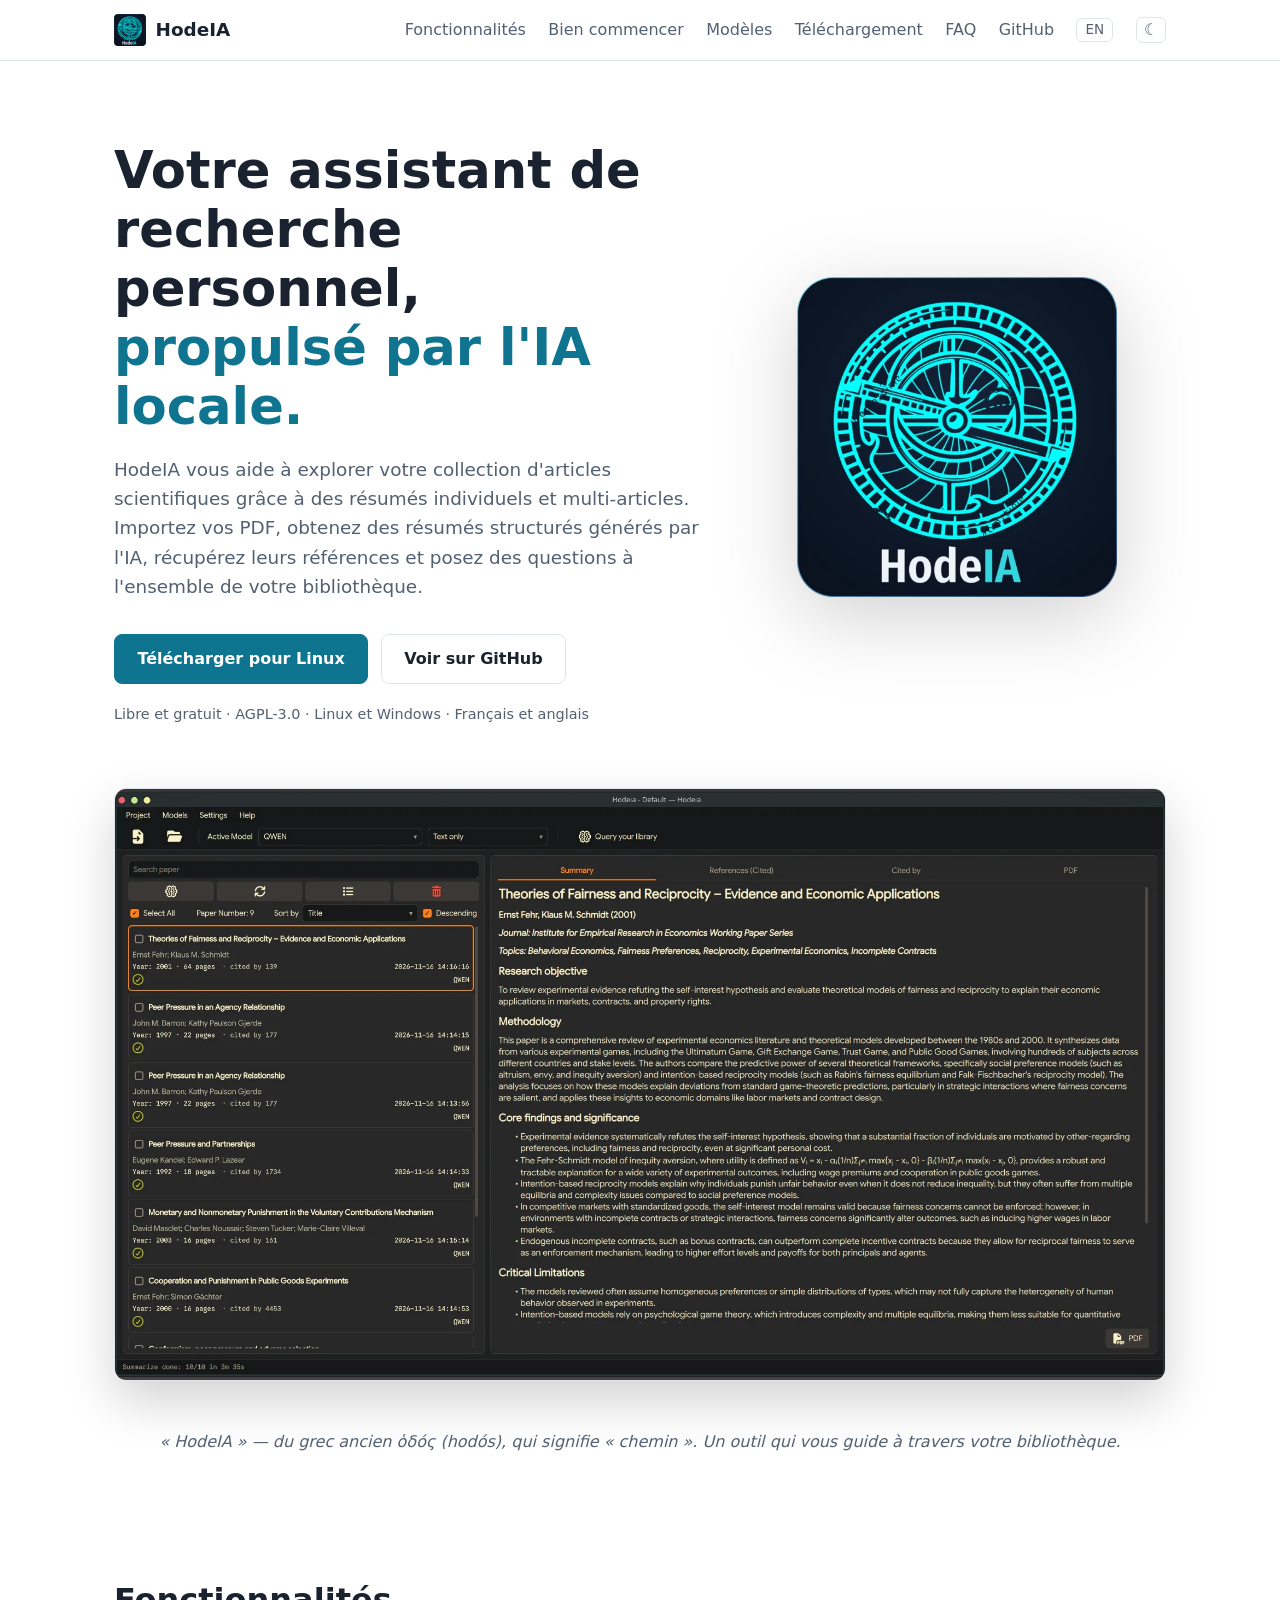
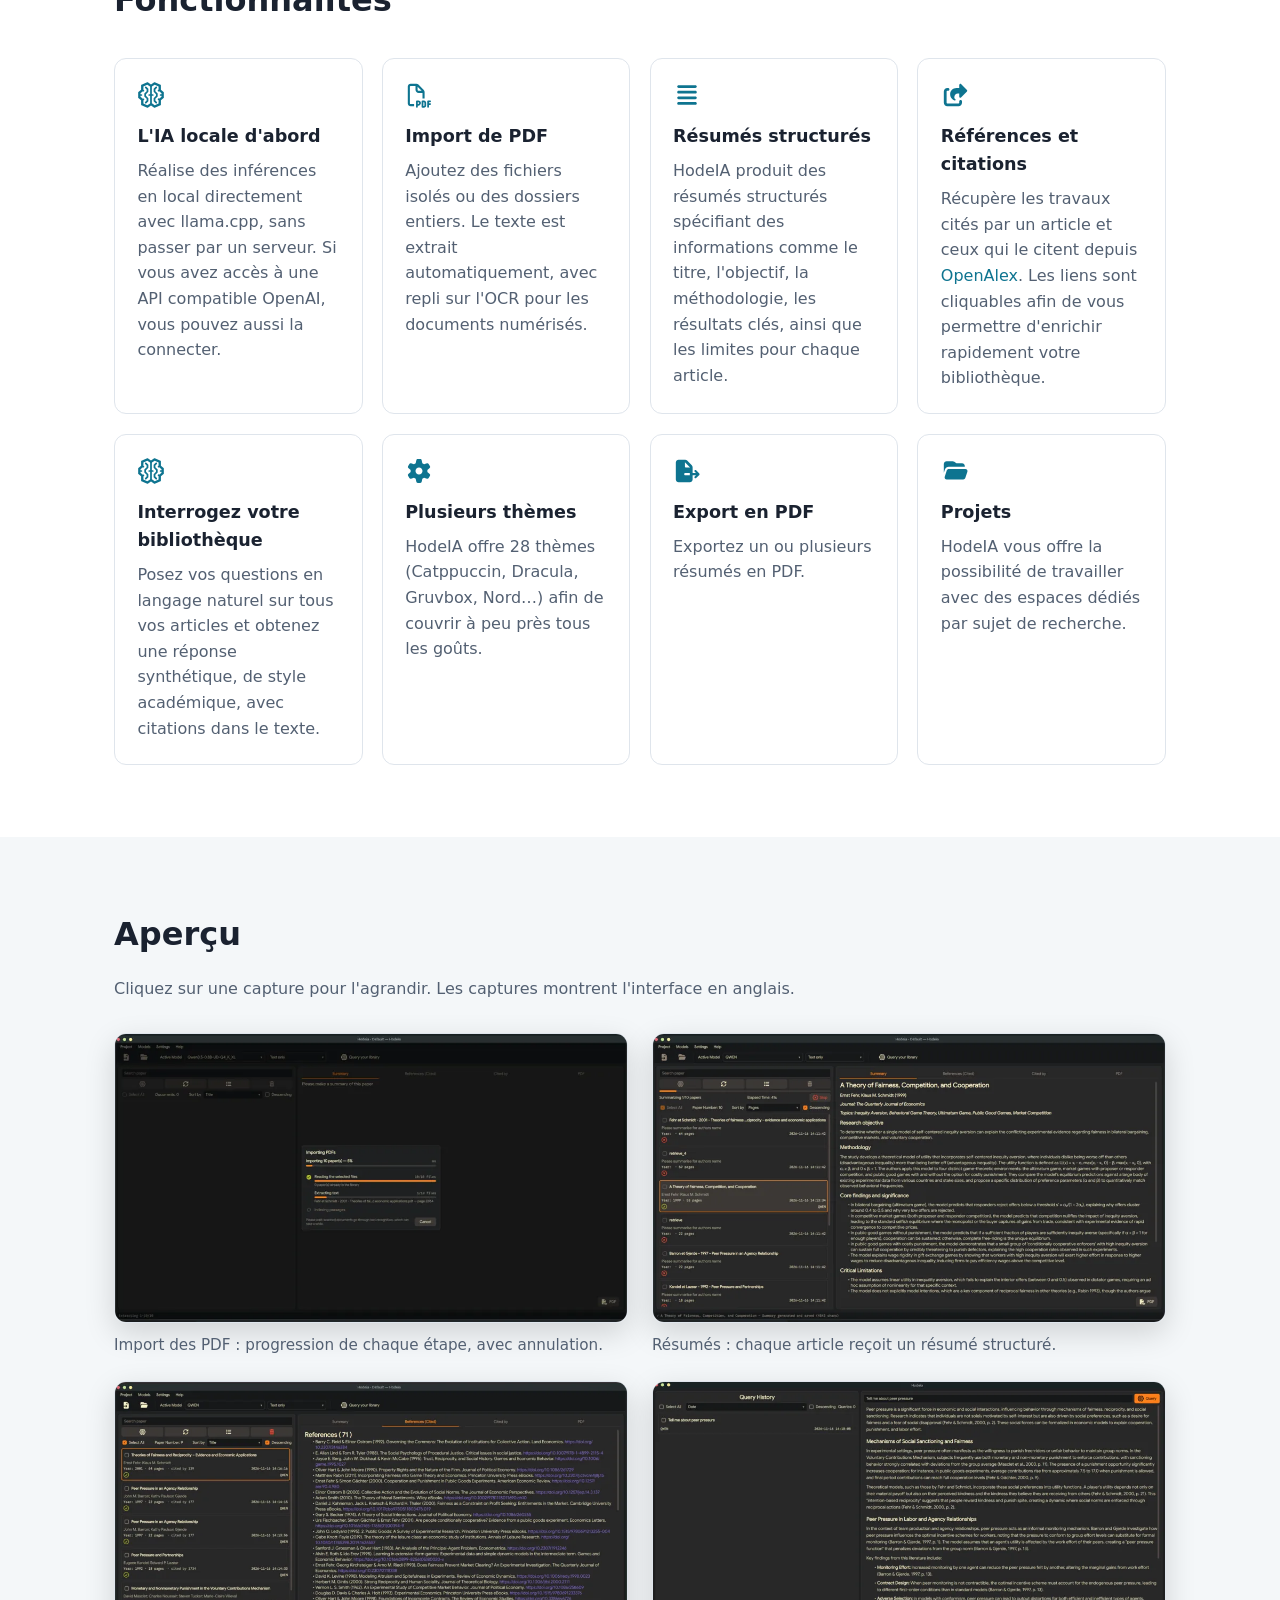
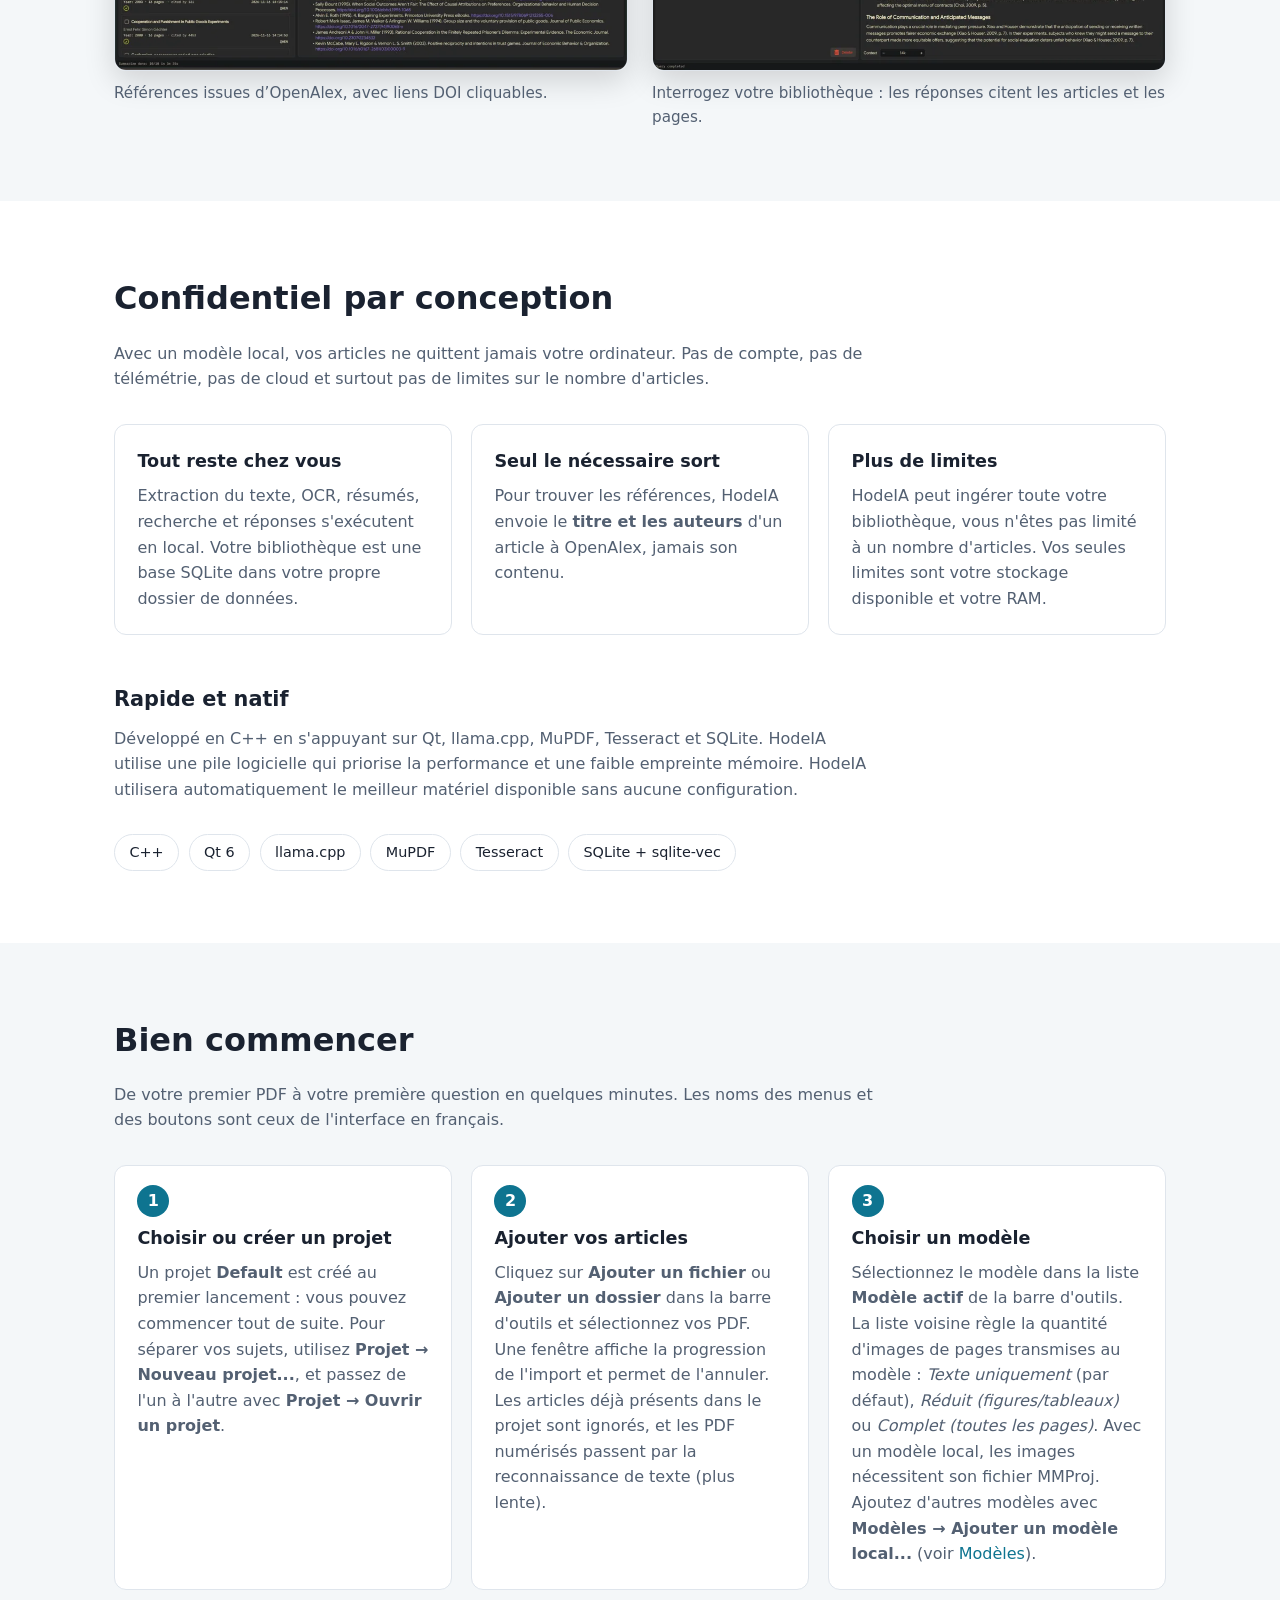
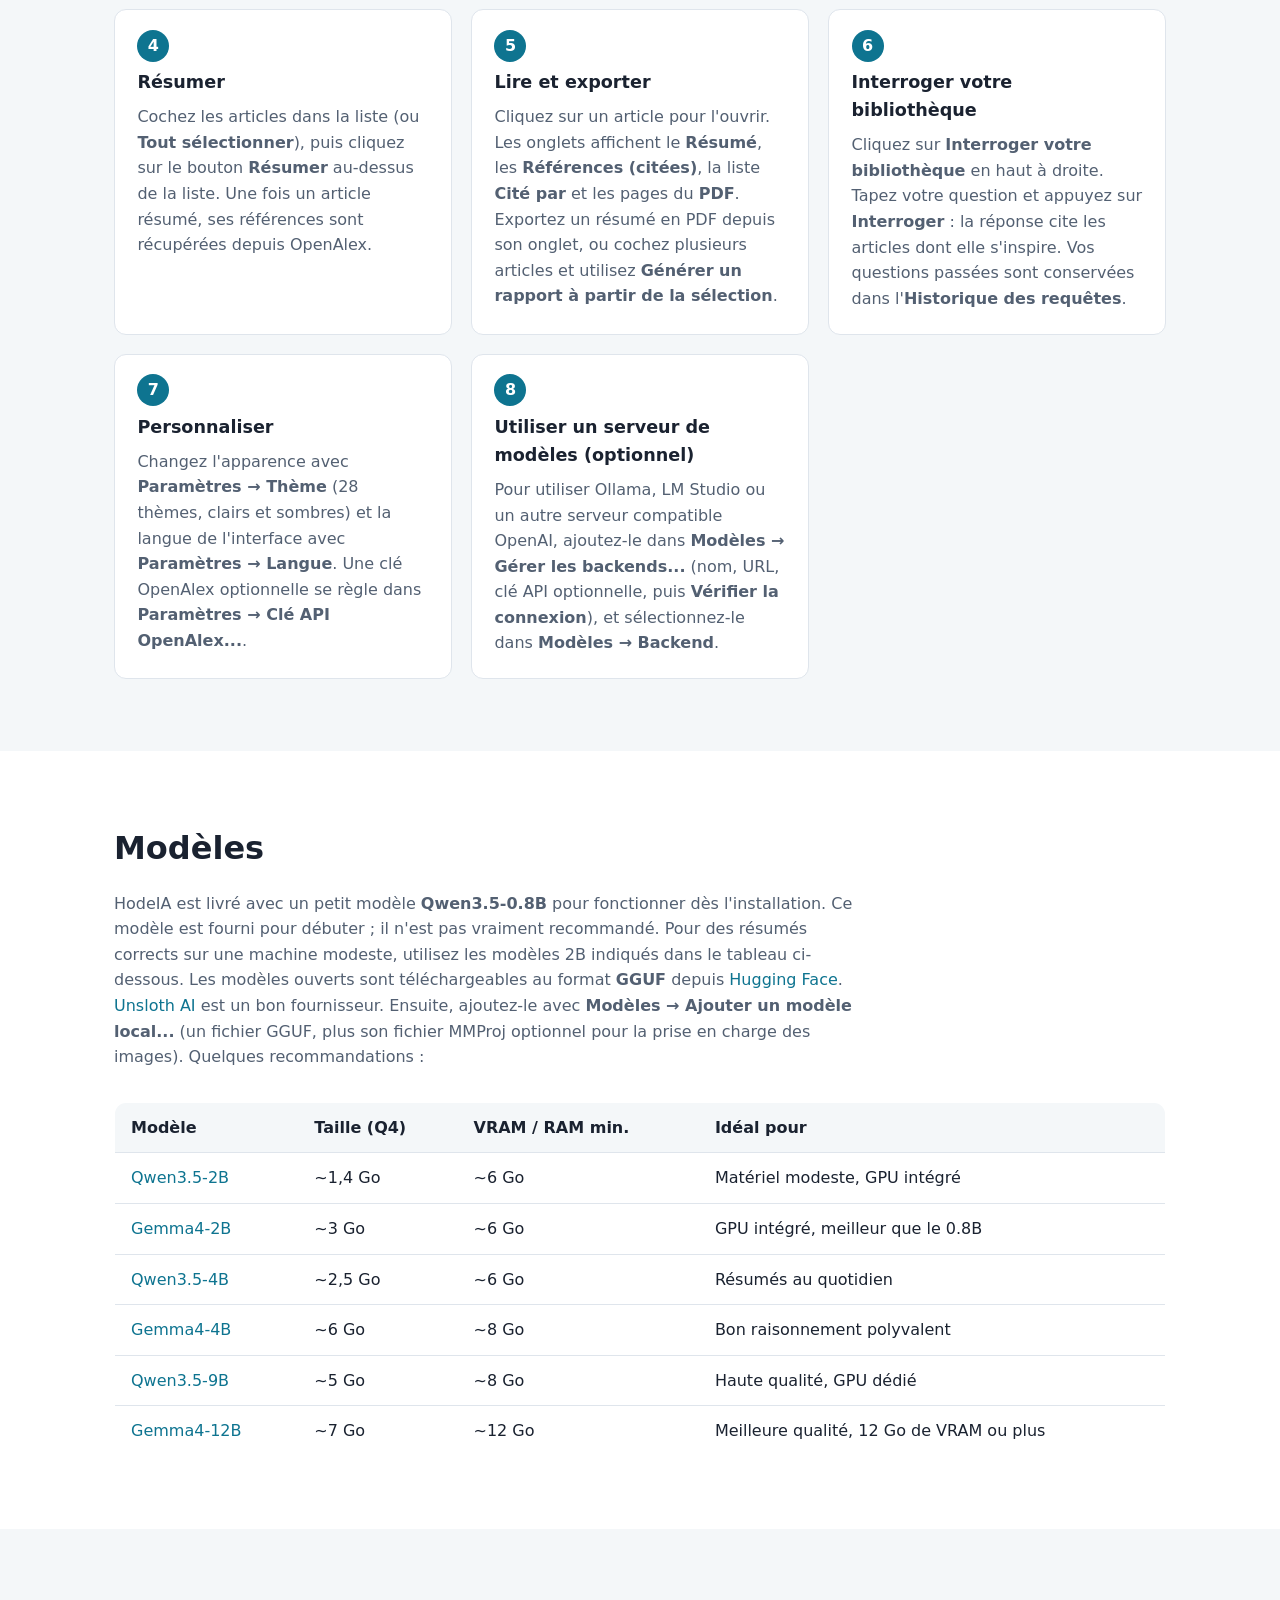
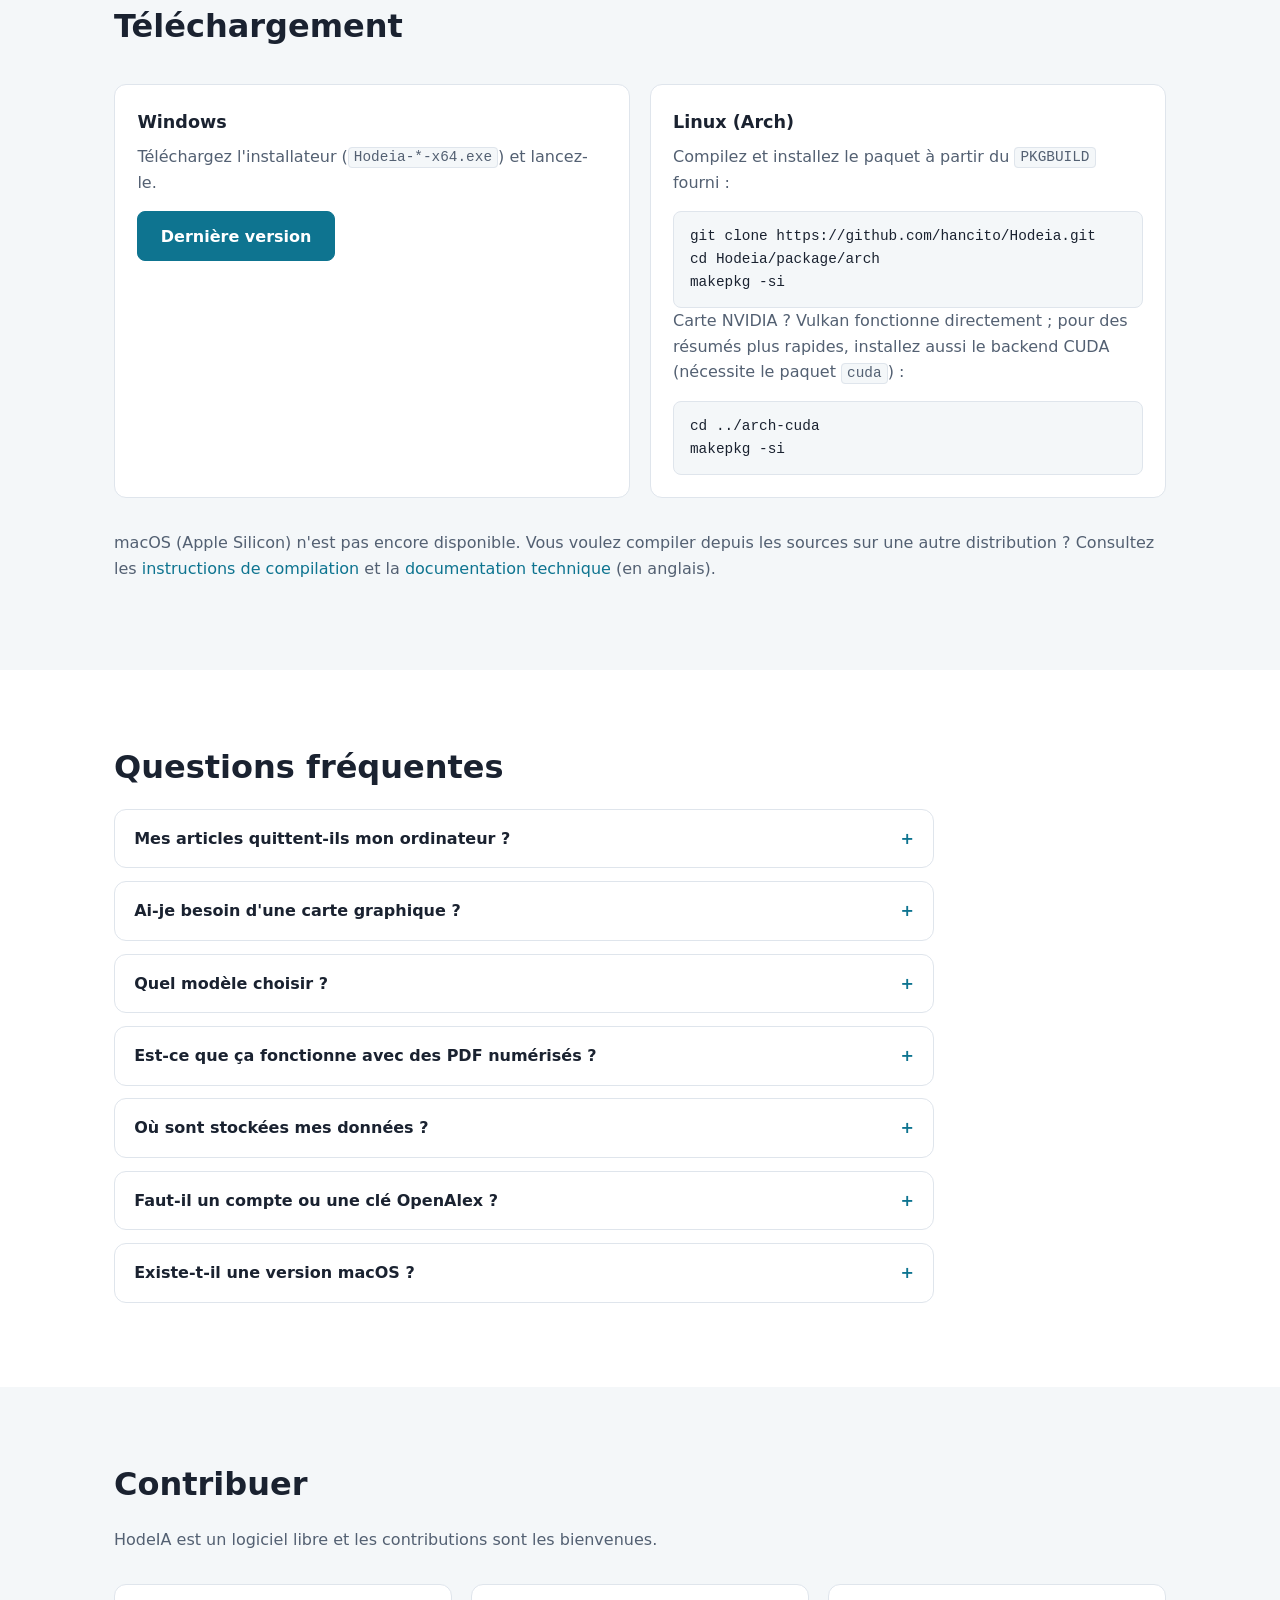
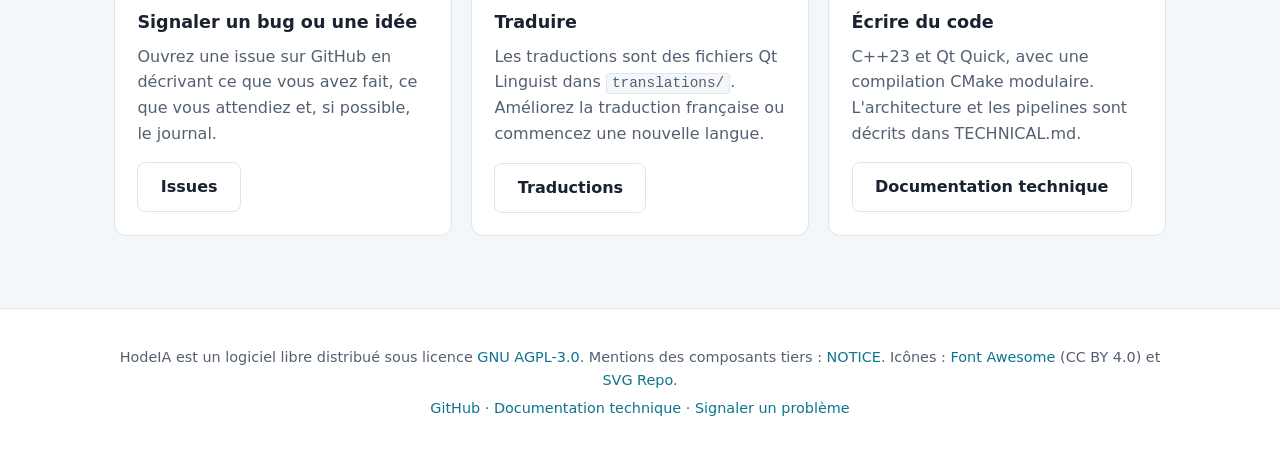
==== commit c17d4c64: "Fix icon rendering by moving mask-image to inline styles" ====
--- a/docs/fr/index.html
+++ b/docs/fr/index.html
@@ -128,19 +128,19 @@
                     <h2>Fonctionnalités</h2>
                     <div class="grid">
                         <article class="card">
-                            <span class="icon" style="--icon: url(../assets/icons/ai-svgrepo-com.svg)" aria-hidden="true"></span>
+                            <span class="icon" style="-webkit-mask-image: url(../assets/icons/ai-svgrepo-com.svg); mask-image: url(../assets/icons/ai-svgrepo-com.svg)" aria-hidden="true"></span>
                             <h3>L'IA locale d'abord</h3>
                             <p>
                                 Réalise des inférences en local directement avec llama.cpp, sans passer par un serveur. Si vous avez accès à une API compatible OpenAI, vous pouvez aussi la connecter.
                             </p>
                         </article>
                         <article class="card">
-                            <span class="icon" style="--icon: url(../assets/icons/file-pdf-regular-full.svg)" aria-hidden="true"></span>
+                            <span class="icon" style="-webkit-mask-image: url(../assets/icons/file-pdf-regular-full.svg); mask-image: url(../assets/icons/file-pdf-regular-full.svg)" aria-hidden="true"></span>
                             <h3>Import de PDF</h3>
                             <p>Ajoutez des fichiers isolés ou des dossiers entiers. Le texte est extrait automatiquement, avec repli sur l'OCR pour les documents numérisés.</p>
                         </article>
                         <article class="card">
-                            <span class="icon" style="--icon: url(../assets/icons/align-justify.svg)" aria-hidden="true"></span>
+                            <span class="icon" style="-webkit-mask-image: url(../assets/icons/align-justify.svg); mask-image: url(../assets/icons/align-justify.svg)" aria-hidden="true"></span>
                             <h3>Résumés structurés</h3>
                             <p>
                                 HodeIA produit des résumés structurés spécifiant des informations comme le titre, l'objectif, la méthodologie, les résultats clés, ainsi que les limites pour chaque
@@ -148,7 +148,7 @@
                             </p>
                         </article>
                         <article class="card">
-                            <span class="icon" style="--icon: url(../assets/icons/share-square.svg)" aria-hidden="true"></span>
+                            <span class="icon" style="-webkit-mask-image: url(../assets/icons/share-square.svg); mask-image: url(../assets/icons/share-square.svg)" aria-hidden="true"></span>
                             <h3>Références et citations</h3>
                             <p>
                                 Récupère les travaux cités par un article et ceux qui le citent depuis <a href="https://openalex.org">OpenAlex</a>. Les liens sont cliquables afin de vous permettre
@@ -156,22 +156,22 @@
                             </p>
                         </article>
                         <article class="card">
-                            <span class="icon" style="--icon: url(../assets/icons/ai-svgrepo-com.svg)" aria-hidden="true"></span>
+                            <span class="icon" style="-webkit-mask-image: url(../assets/icons/ai-svgrepo-com.svg); mask-image: url(../assets/icons/ai-svgrepo-com.svg)" aria-hidden="true"></span>
                             <h3>Interrogez votre bibliothèque</h3>
                             <p>Posez vos questions en langage naturel sur tous vos articles et obtenez une réponse synthétique, de style académique, avec citations dans le texte.</p>
                         </article>
                         <article class="card">
-                            <span class="icon" style="--icon: url(../assets/icons/gear.svg)" aria-hidden="true"></span>
+                            <span class="icon" style="-webkit-mask-image: url(../assets/icons/gear.svg); mask-image: url(../assets/icons/gear.svg)" aria-hidden="true"></span>
                             <h3>Plusieurs thèmes</h3>
                             <p>HodeIA offre 28 thèmes (Catppuccin, Dracula, Gruvbox, Nord…) afin de couvrir à peu près tous les goûts.</p>
                         </article>
                         <article class="card">
-                            <span class="icon" style="--icon: url(../assets/icons/file-export.svg)" aria-hidden="true"></span>
+                            <span class="icon" style="-webkit-mask-image: url(../assets/icons/file-export.svg); mask-image: url(../assets/icons/file-export.svg)" aria-hidden="true"></span>
                             <h3>Export en PDF</h3>
                             <p>Exportez un ou plusieurs résumés en PDF.</p>
                         </article>
                         <article class="card">
-                            <span class="icon" style="--icon: url(../assets/icons/folder-open.svg)" aria-hidden="true"></span>
+                            <span class="icon" style="-webkit-mask-image: url(../assets/icons/folder-open.svg); mask-image: url(../assets/icons/folder-open.svg)" aria-hidden="true"></span>
                             <h3>Projets</h3>
                             <p>HodeIA vous offre la possibilité de travailler avec des espaces dédiés par sujet de recherche.</p>
                         </article>
--- a/docs/style.css
+++ b/docs/style.css
@@ -304,8 +304,15 @@
   height: 28px;
   margin-bottom: 0.8rem;
   background-color: var(--accent);
-  -webkit-mask: var(--icon) center / contain no-repeat;
-  mask: var(--icon) center / contain no-repeat;
+  /* The image itself is set inline (mask-image) on each icon: a url() in a
+     custom property would resolve against this stylesheet, not the page,
+     and break on /fr/. */
+  -webkit-mask-position: center;
+  mask-position: center;
+  -webkit-mask-size: contain;
+  mask-size: contain;
+  -webkit-mask-repeat: no-repeat;
+  mask-repeat: no-repeat;
 }
 
 /* Sub-heading inside a section */
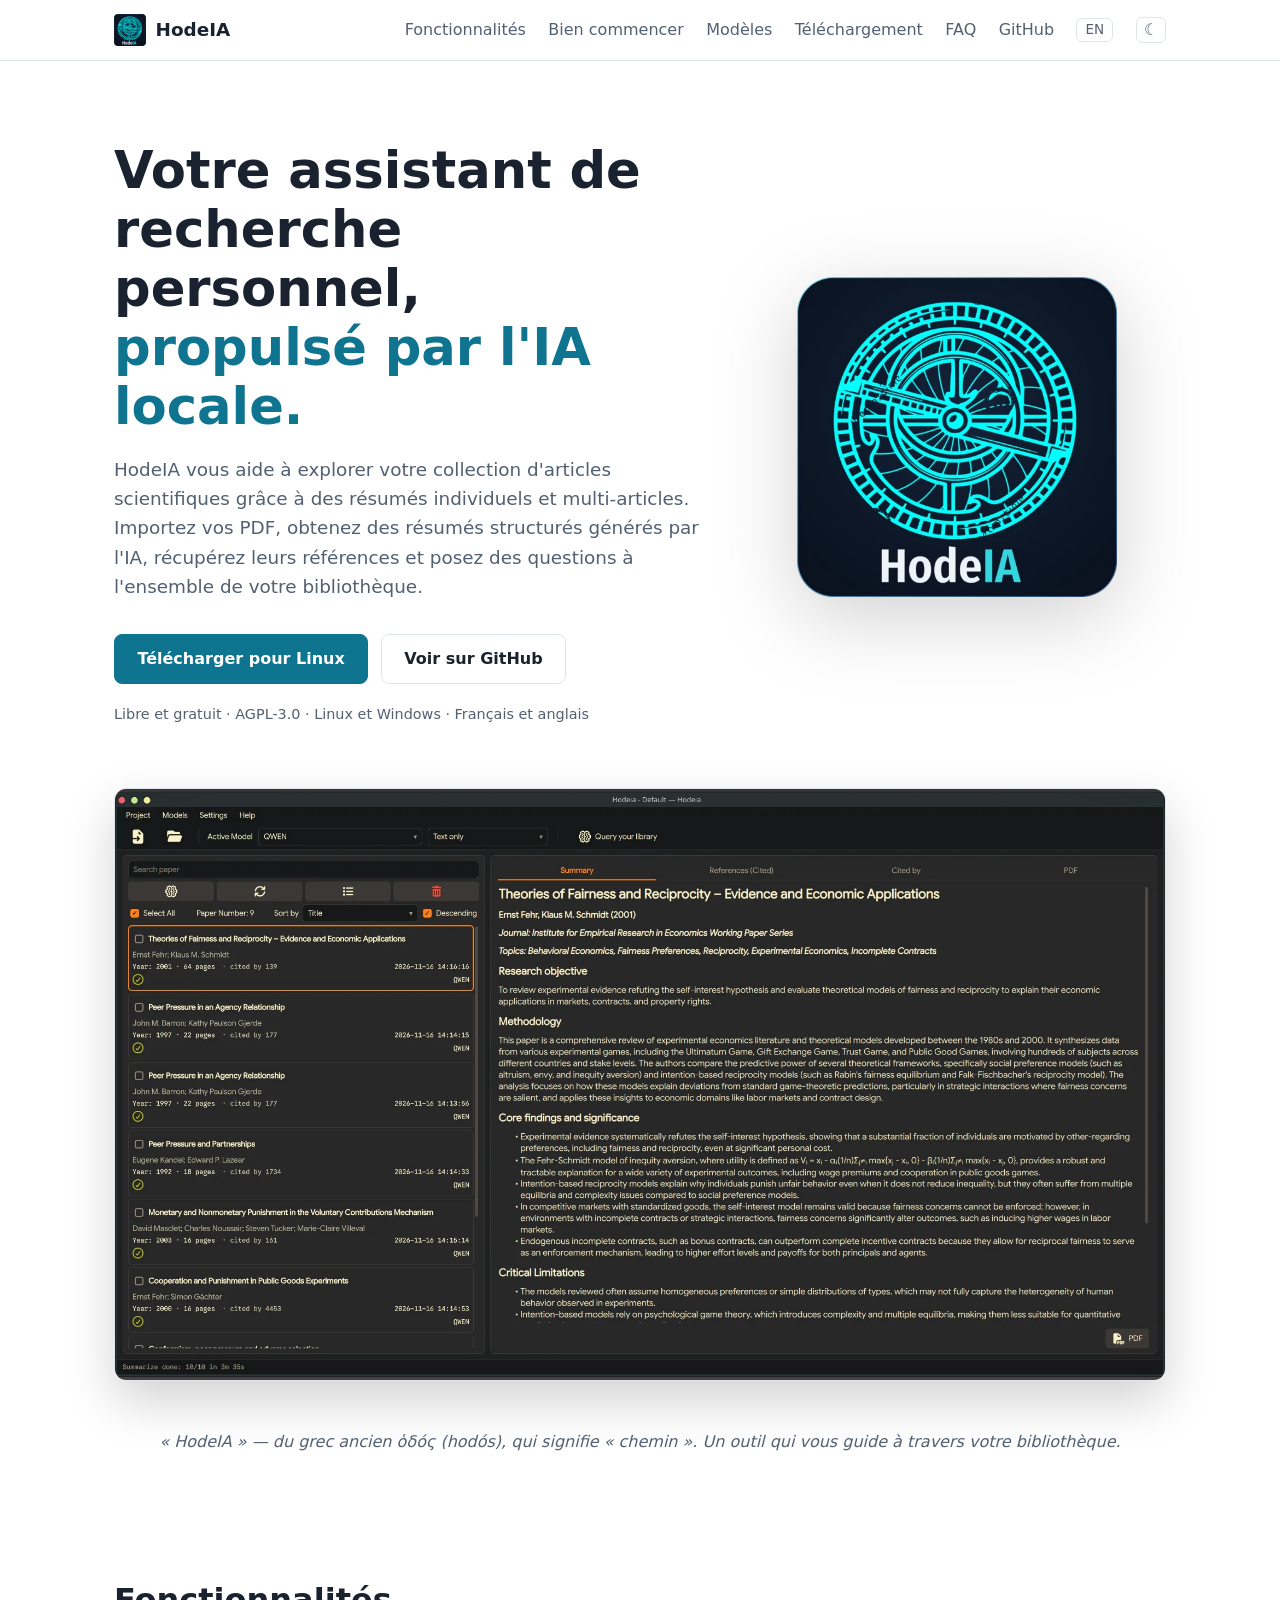
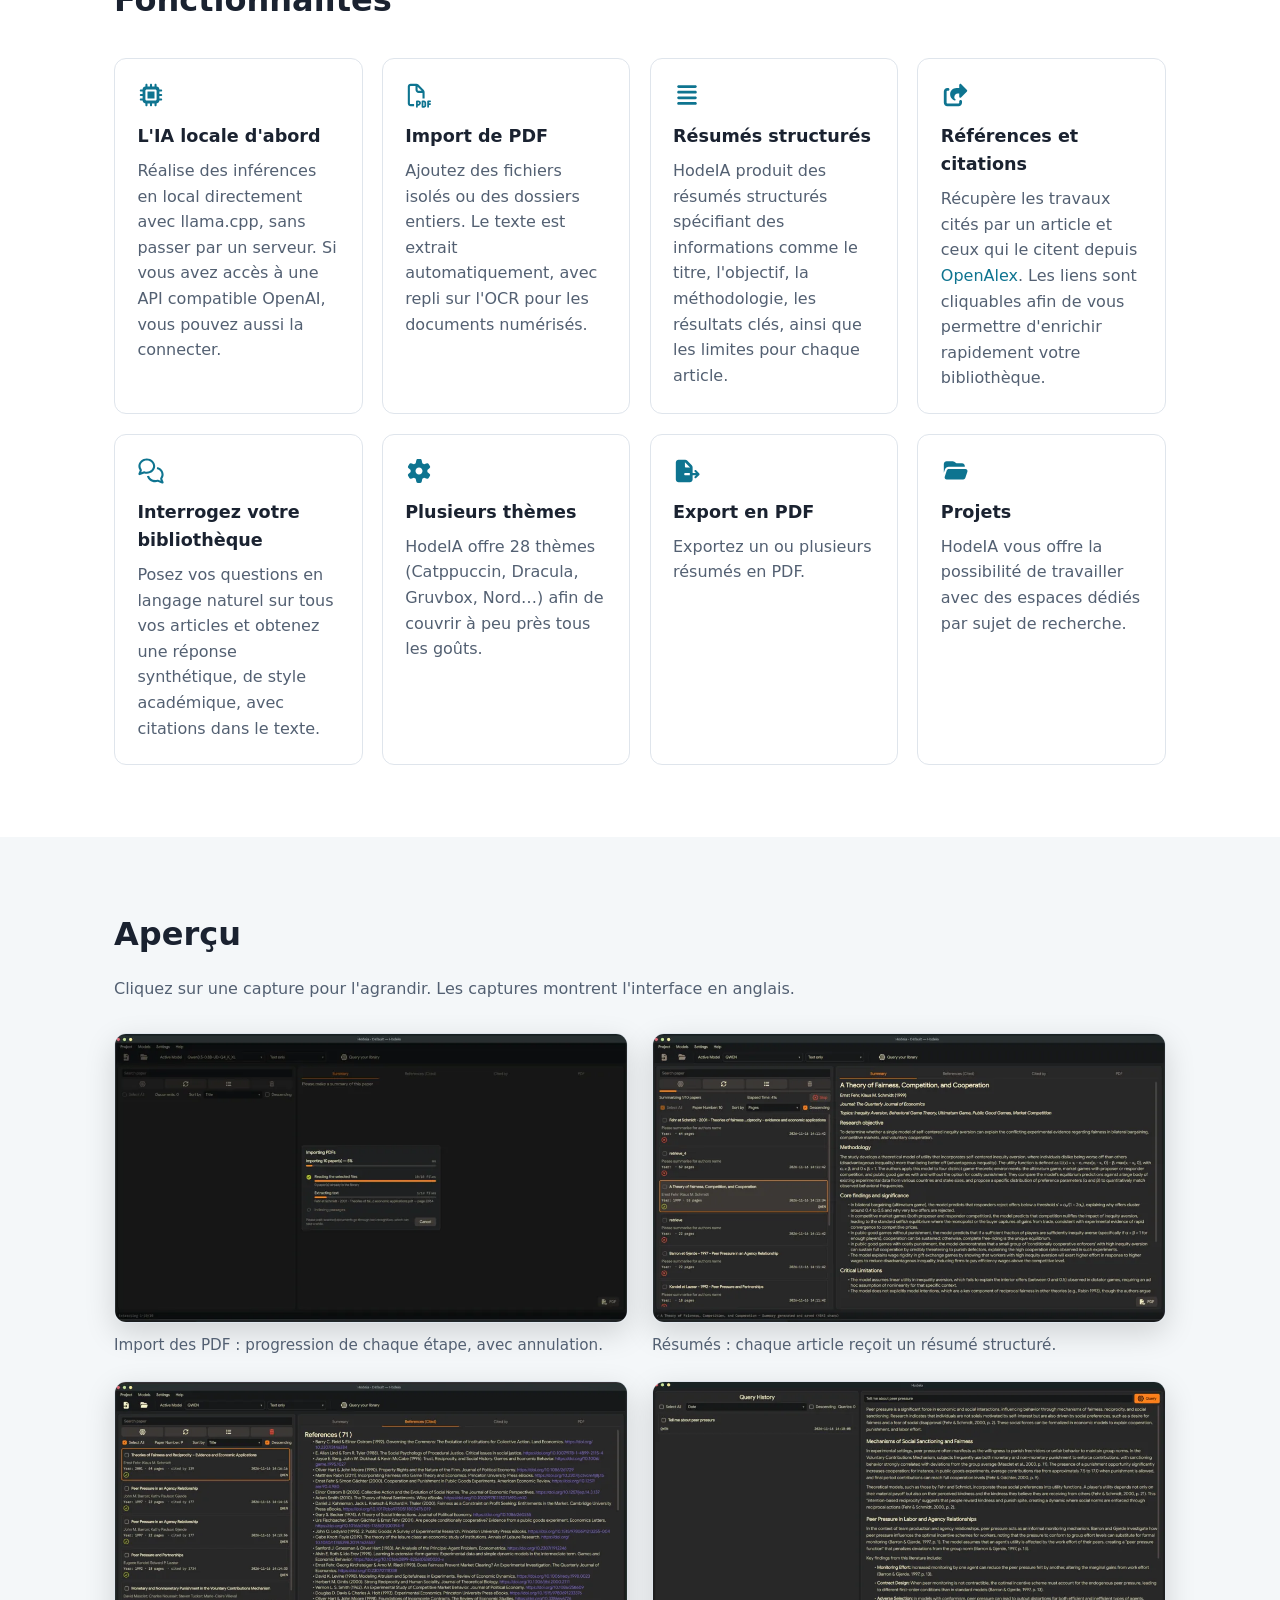
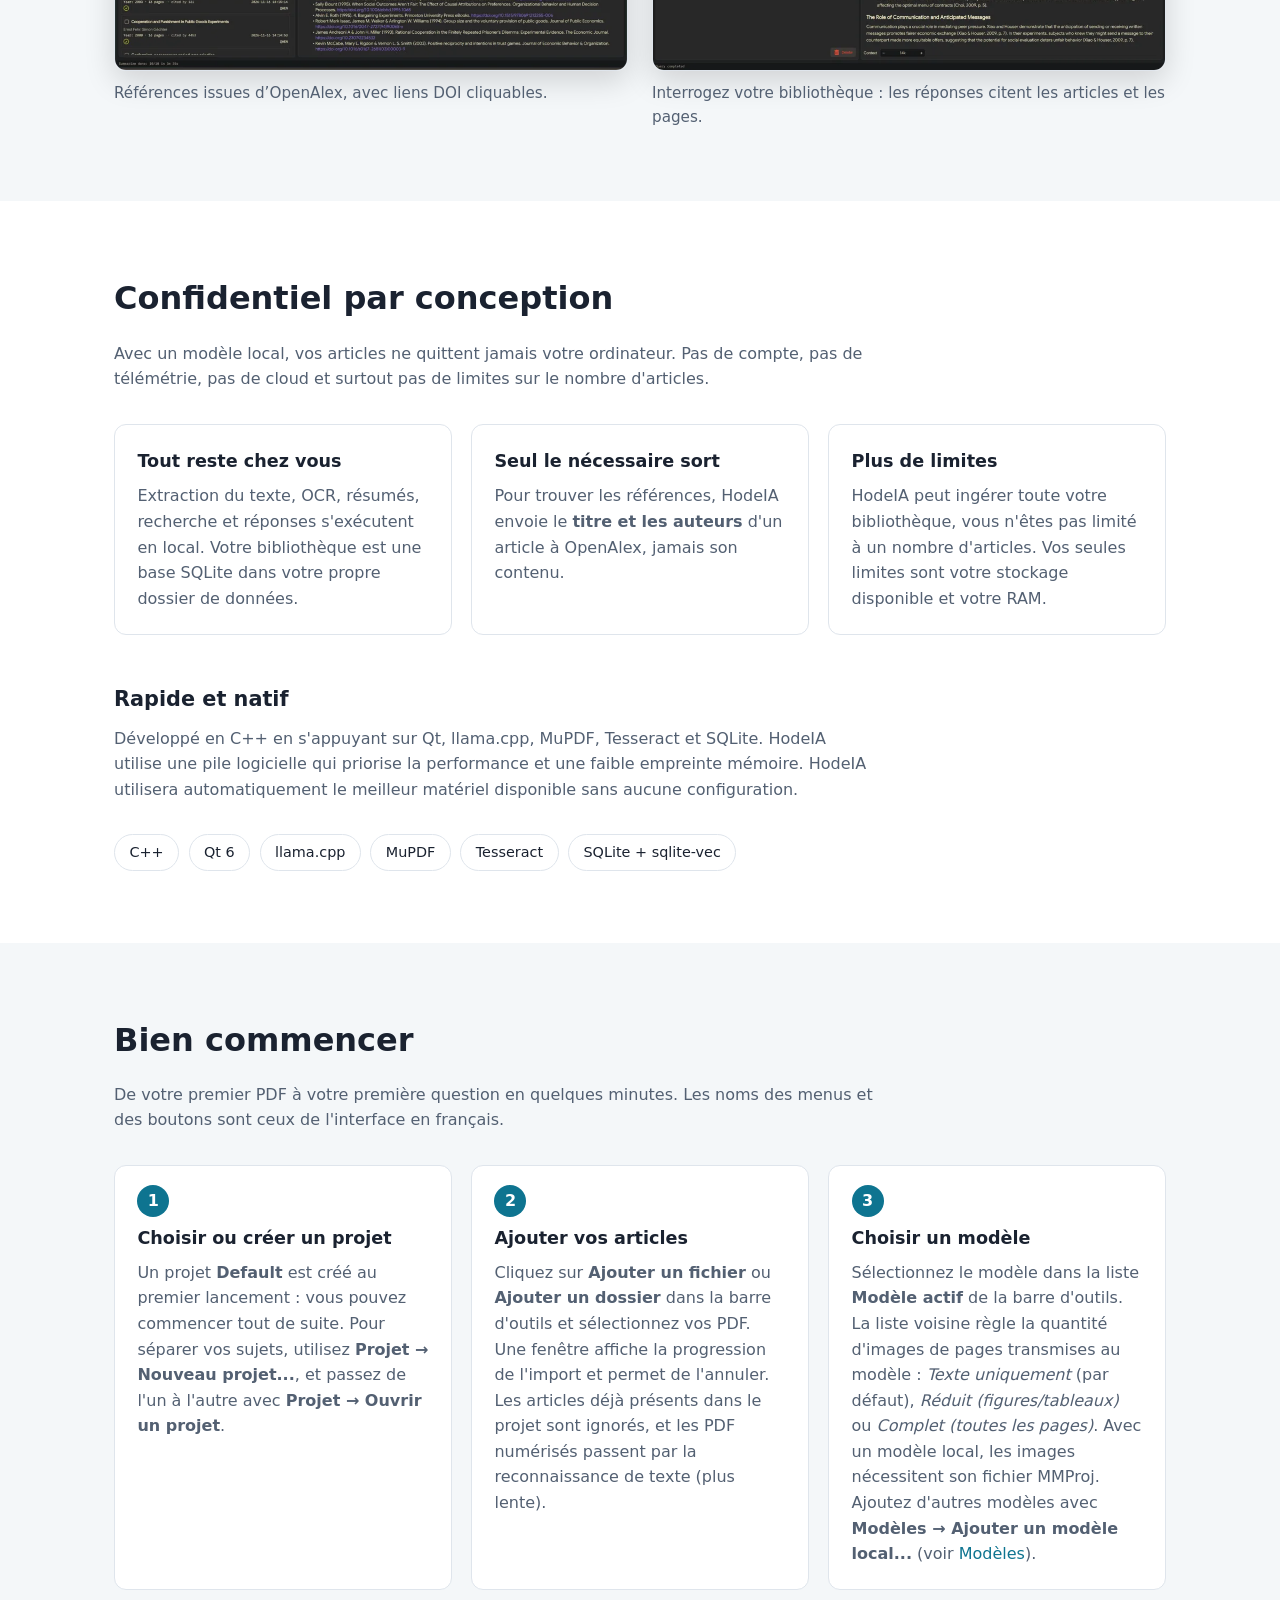
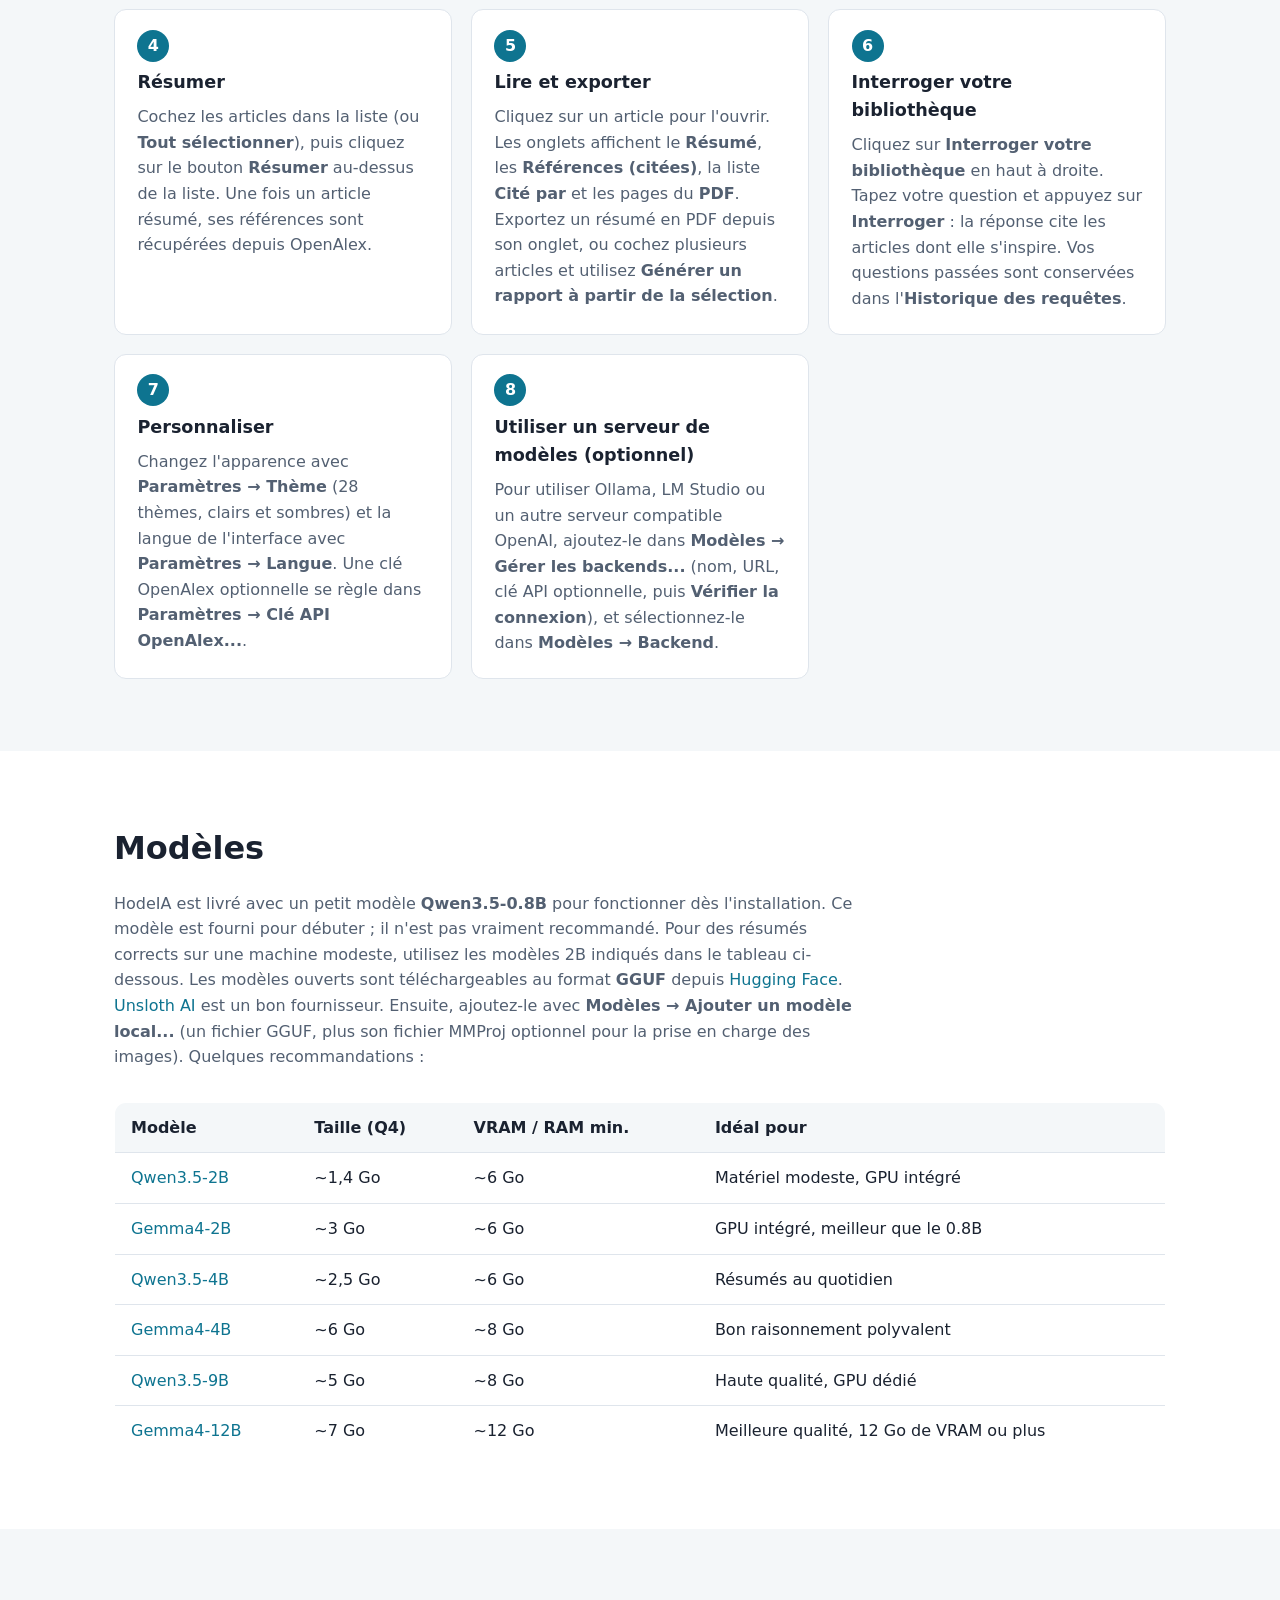
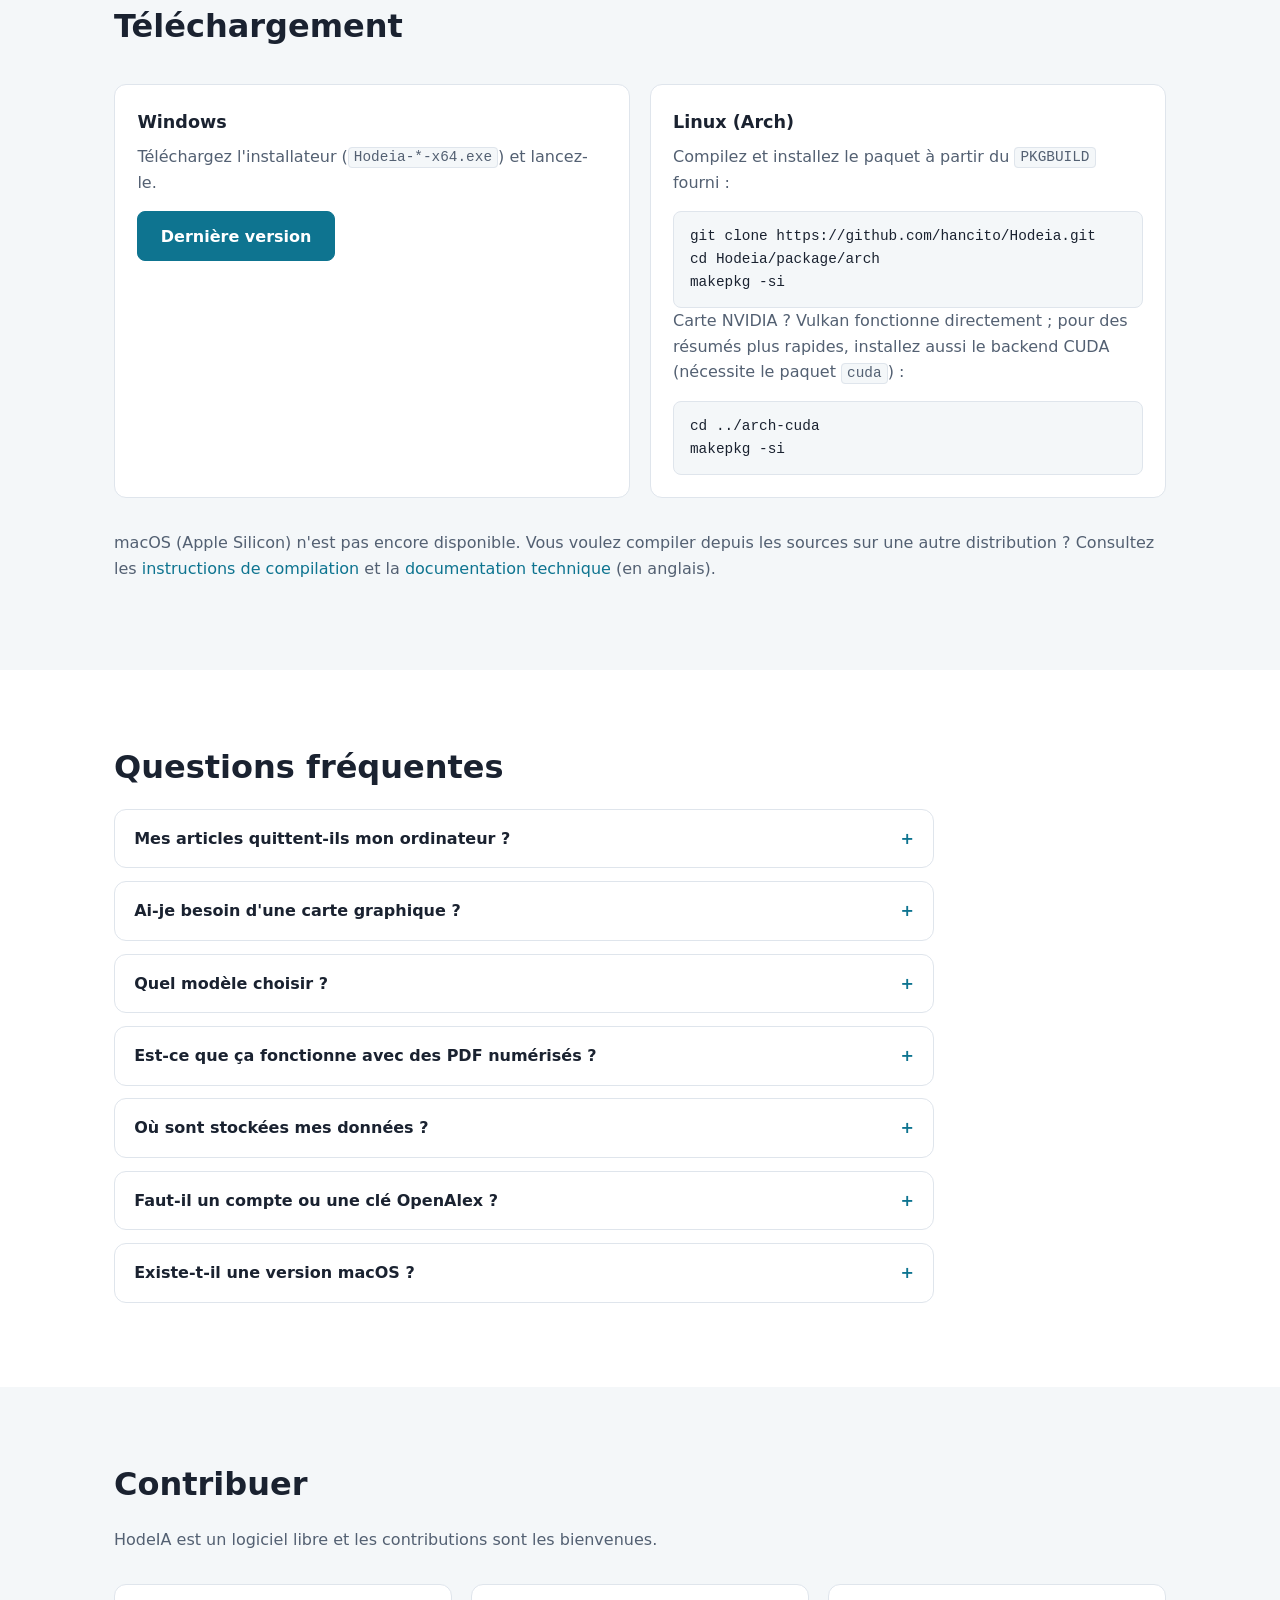
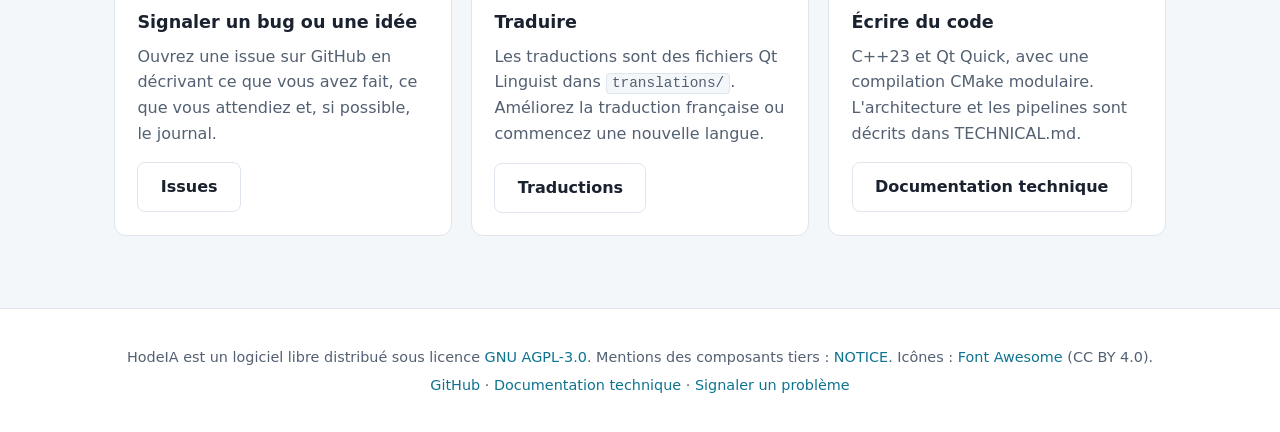
==== commit e59c575b: "Replace SVG Repo icons with Font Awesome and remove unused file" ====
--- a/docs/fr/index.html
+++ b/docs/fr/index.html
@@ -128,7 +128,7 @@
                     <h2>Fonctionnalités</h2>
                     <div class="grid">
                         <article class="card">
-                            <span class="icon" style="-webkit-mask-image: url(../assets/icons/ai-svgrepo-com.svg); mask-image: url(../assets/icons/ai-svgrepo-com.svg)" aria-hidden="true"></span>
+                            <span class="icon" style="-webkit-mask-image: url(../assets/icons/microchip.svg); mask-image: url(../assets/icons/microchip.svg)" aria-hidden="true"></span>
                             <h3>L'IA locale d'abord</h3>
                             <p>
                                 Réalise des inférences en local directement avec llama.cpp, sans passer par un serveur. Si vous avez accès à une API compatible OpenAI, vous pouvez aussi la connecter.
@@ -156,7 +156,7 @@
                             </p>
                         </article>
                         <article class="card">
-                            <span class="icon" style="-webkit-mask-image: url(../assets/icons/ai-svgrepo-com.svg); mask-image: url(../assets/icons/ai-svgrepo-com.svg)" aria-hidden="true"></span>
+                            <span class="icon" style="-webkit-mask-image: url(../assets/icons/comments.svg); mask-image: url(../assets/icons/comments.svg)" aria-hidden="true"></span>
                             <h3>Interrogez votre bibliothèque</h3>
                             <p>Posez vos questions en langage naturel sur tous vos articles et obtenez une réponse synthétique, de style académique, avec citations dans le texte.</p>
                         </article>
@@ -518,8 +518,7 @@
                 <p>
                     HodeIA est un logiciel libre distribué sous licence
                     <a href="https://github.com/hancito/Hodeia/blob/master/LICENSE">GNU AGPL-3.0</a>. Mentions des composants tiers :
-                    <a href="https://github.com/hancito/Hodeia/blob/master/NOTICE">NOTICE</a>. Icônes : <a href="https://fontawesome.com">Font Awesome</a> (CC BY 4.0) et
-                    <a href="https://www.svgrepo.com">SVG Repo</a>.
+                    <a href="https://github.com/hancito/Hodeia/blob/master/NOTICE">NOTICE</a>. Icônes : <a href="https://fontawesome.com">Font Awesome</a> (CC BY 4.0).
                 </p>
                 <p>
                     <a href="https://github.com/hancito/Hodeia">GitHub</a> · <a href="https://github.com/hancito/Hodeia/blob/master/docs/TECHNICAL.md">Documentation technique</a> ·
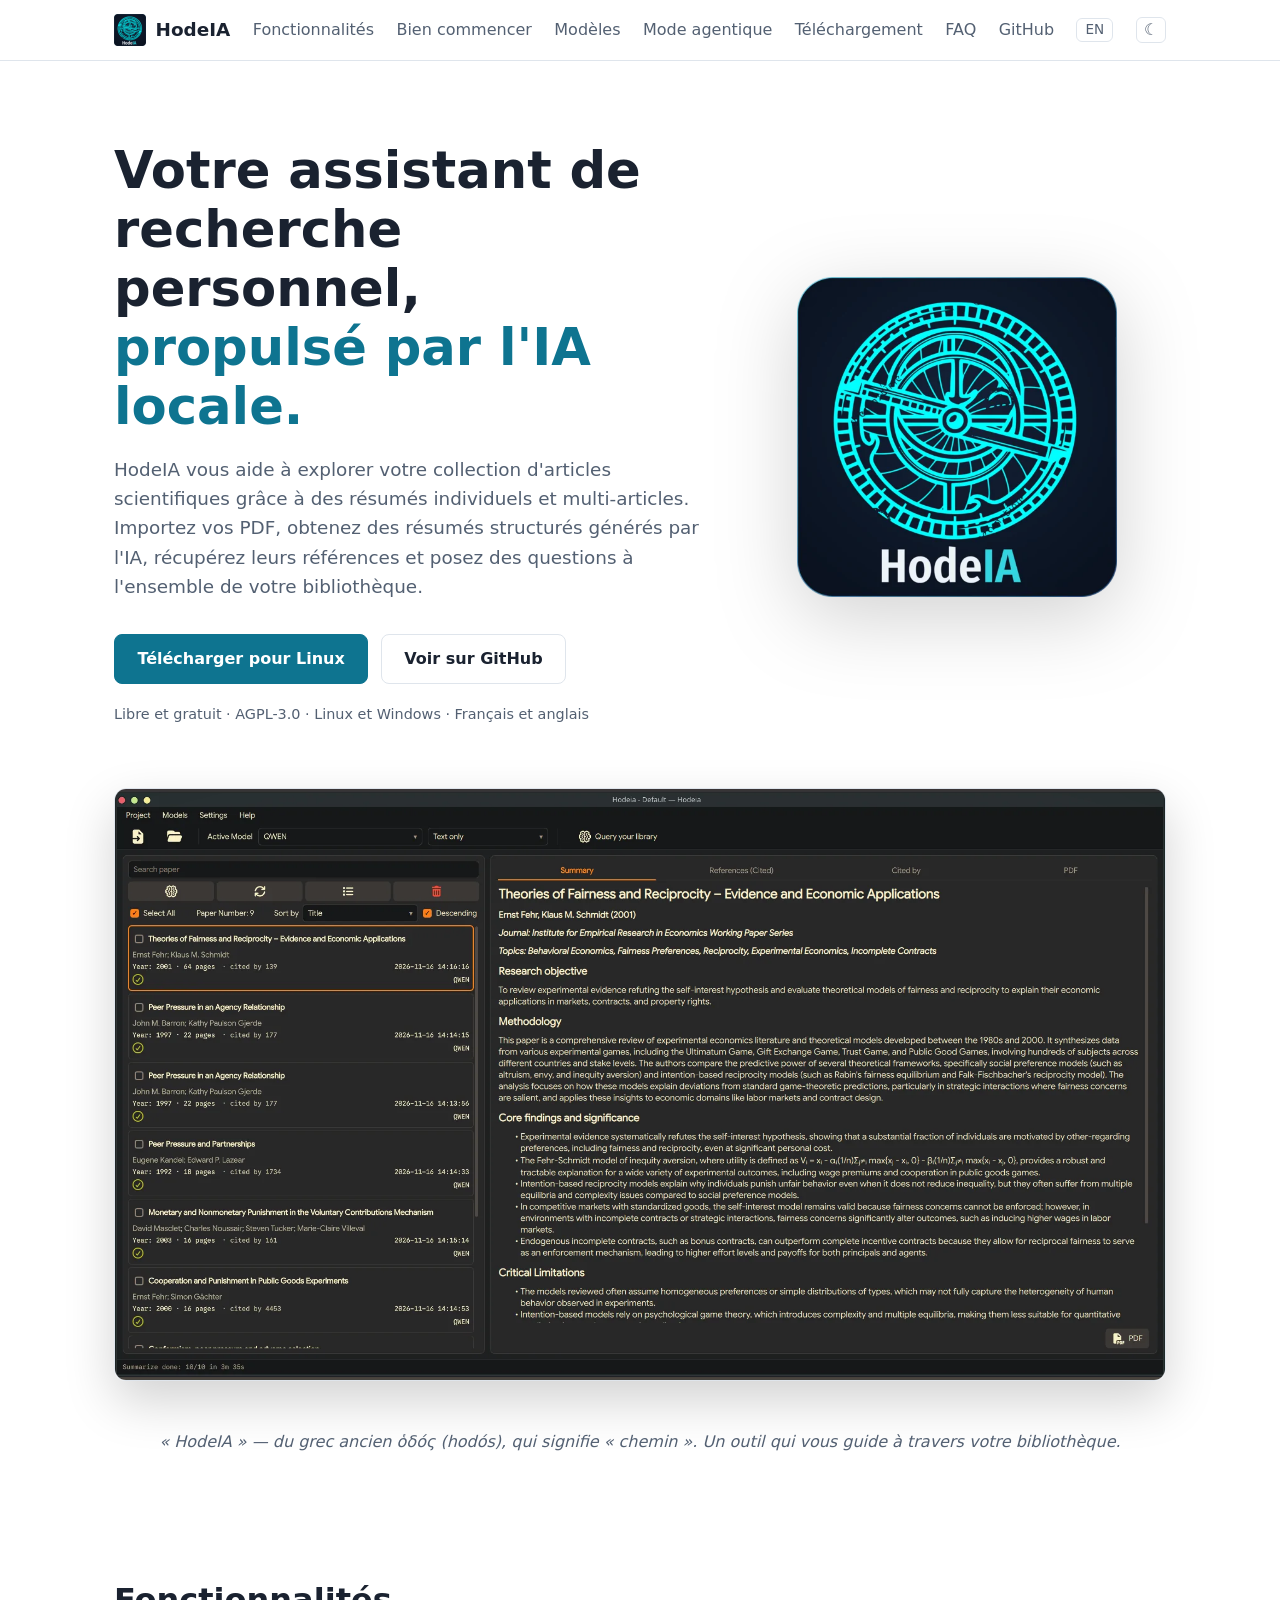
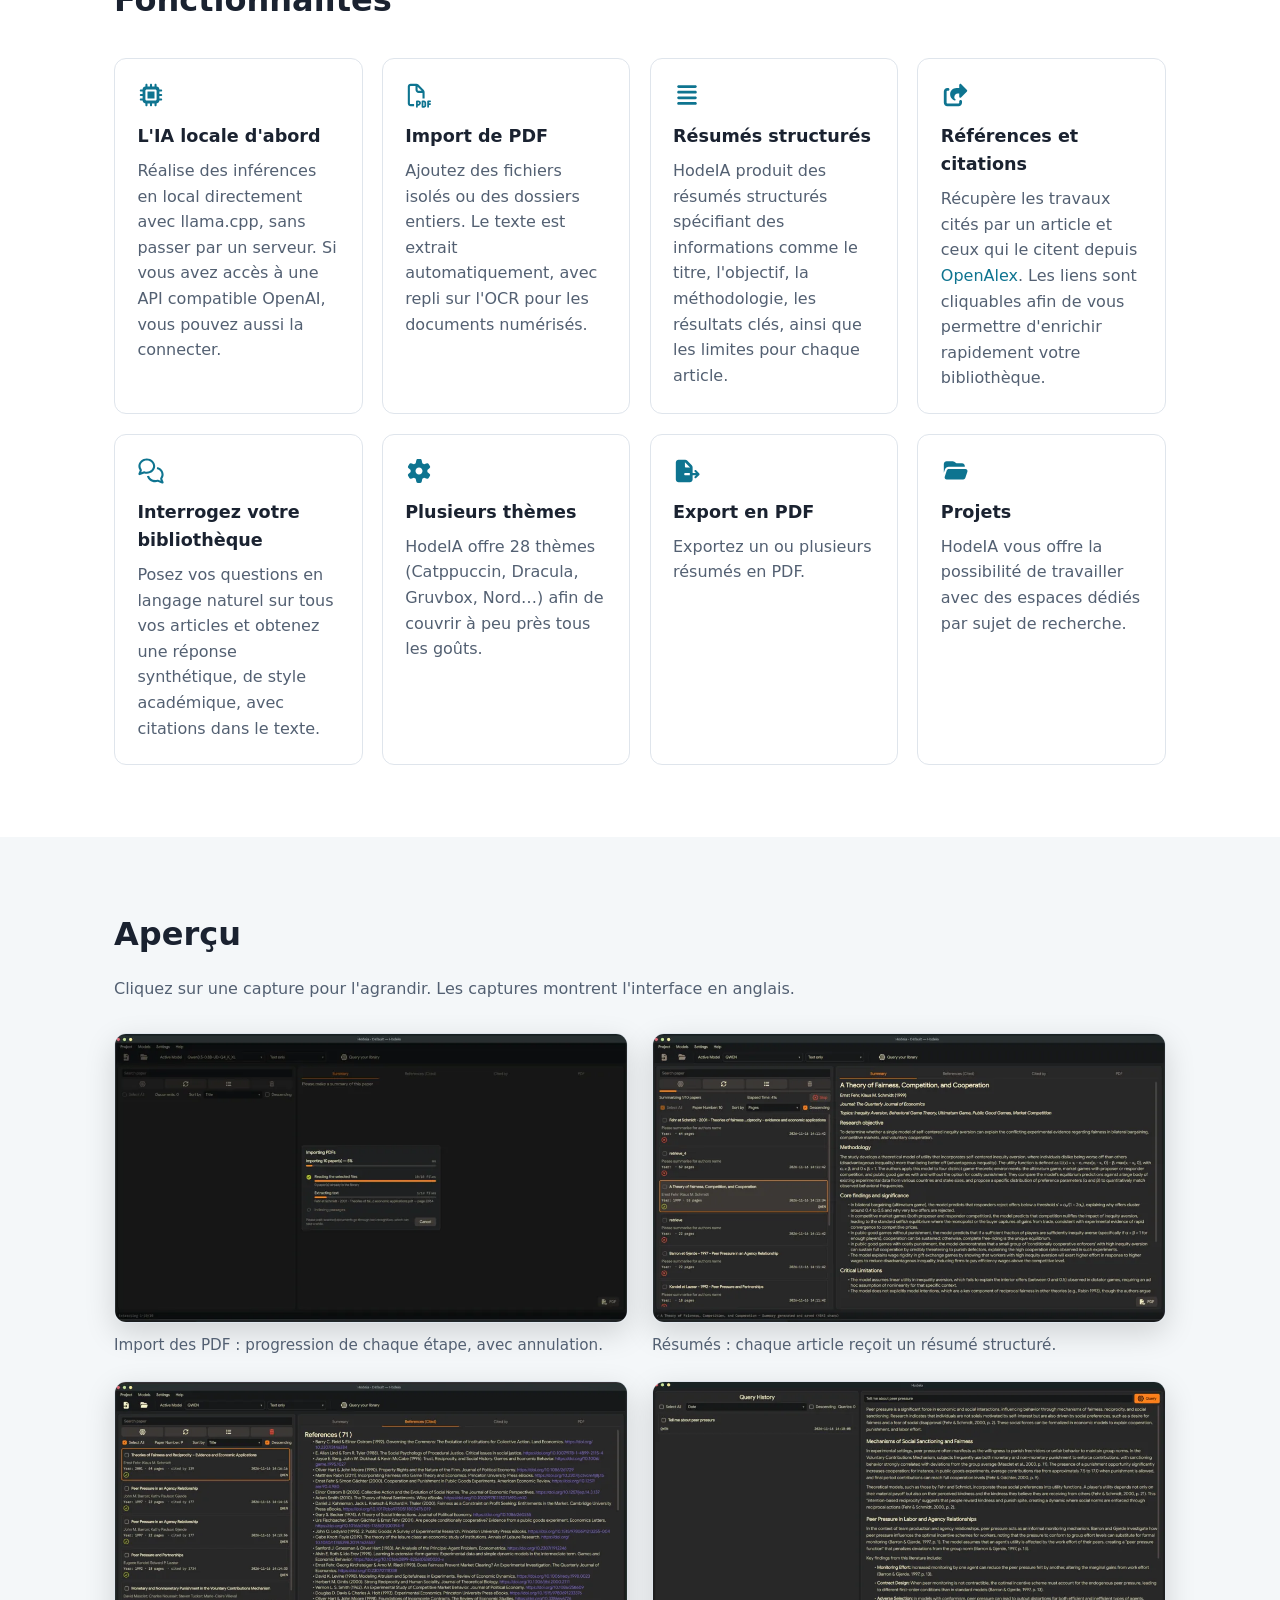
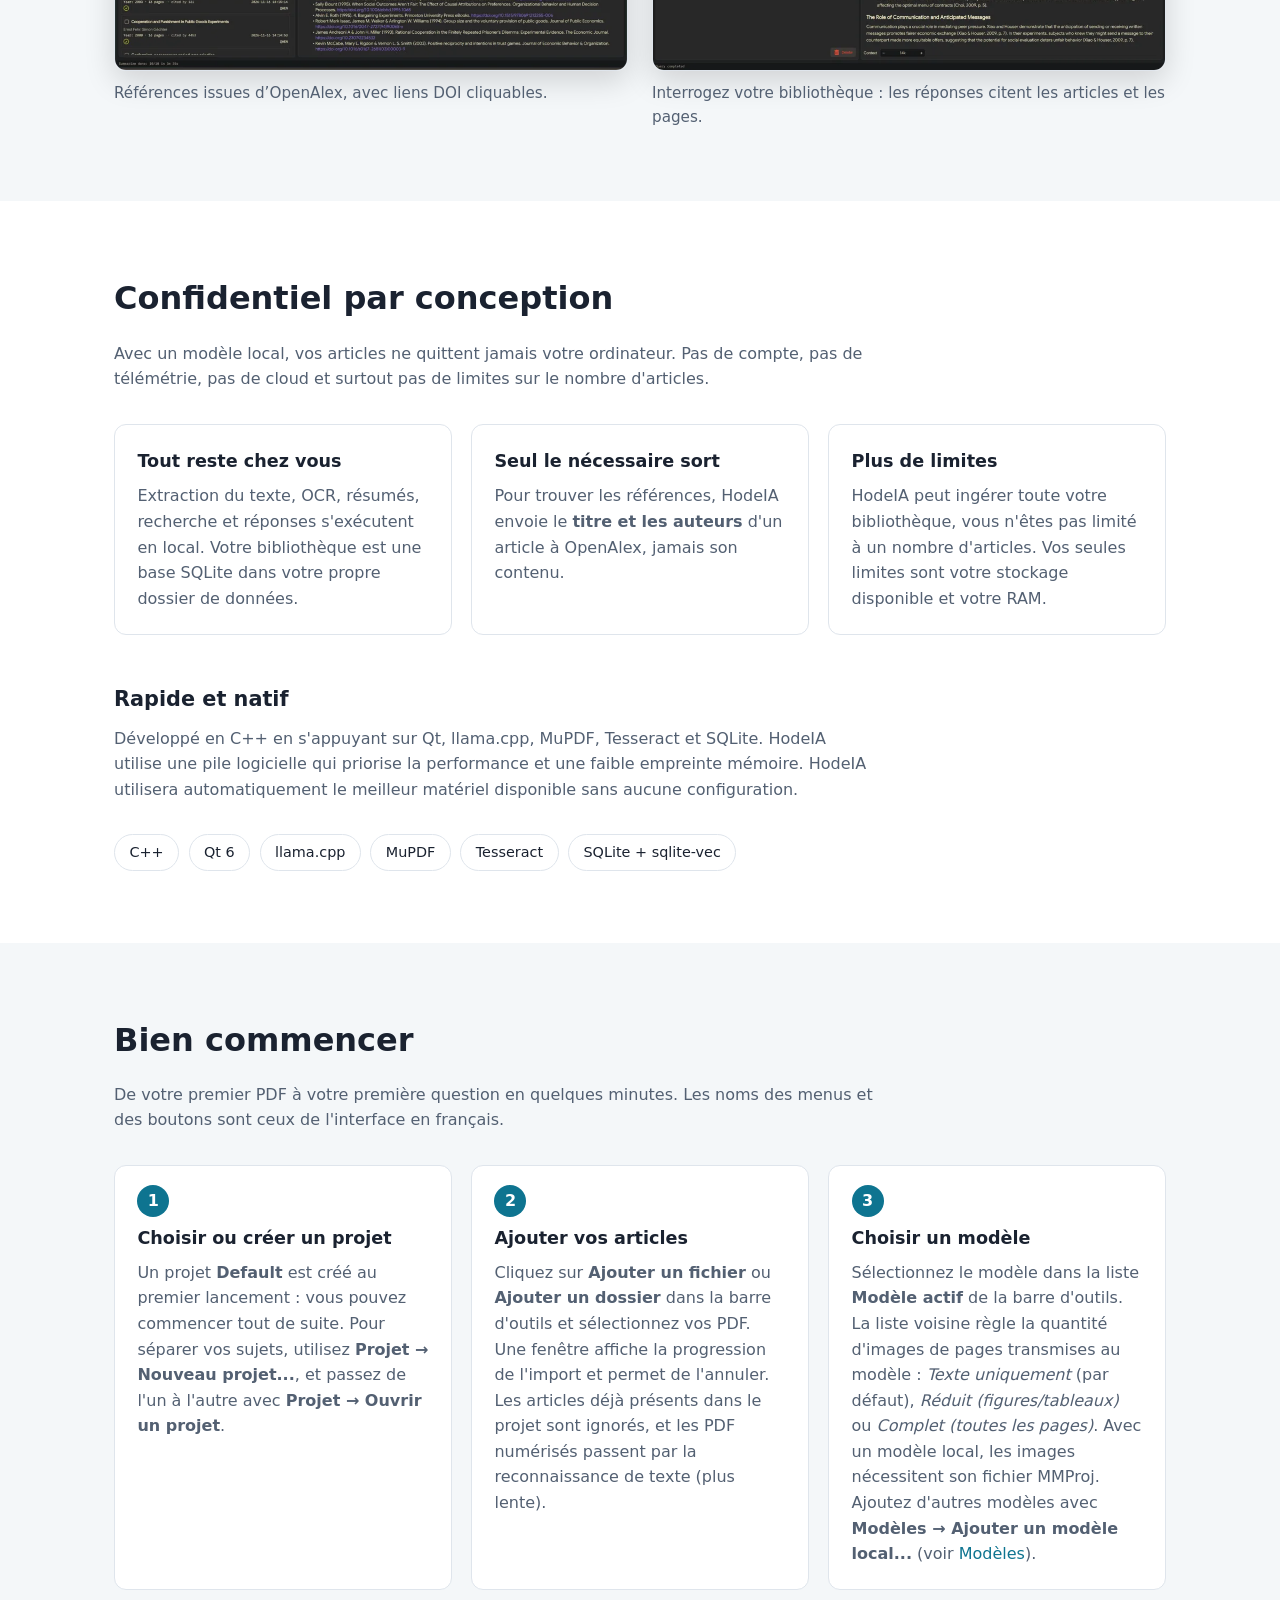
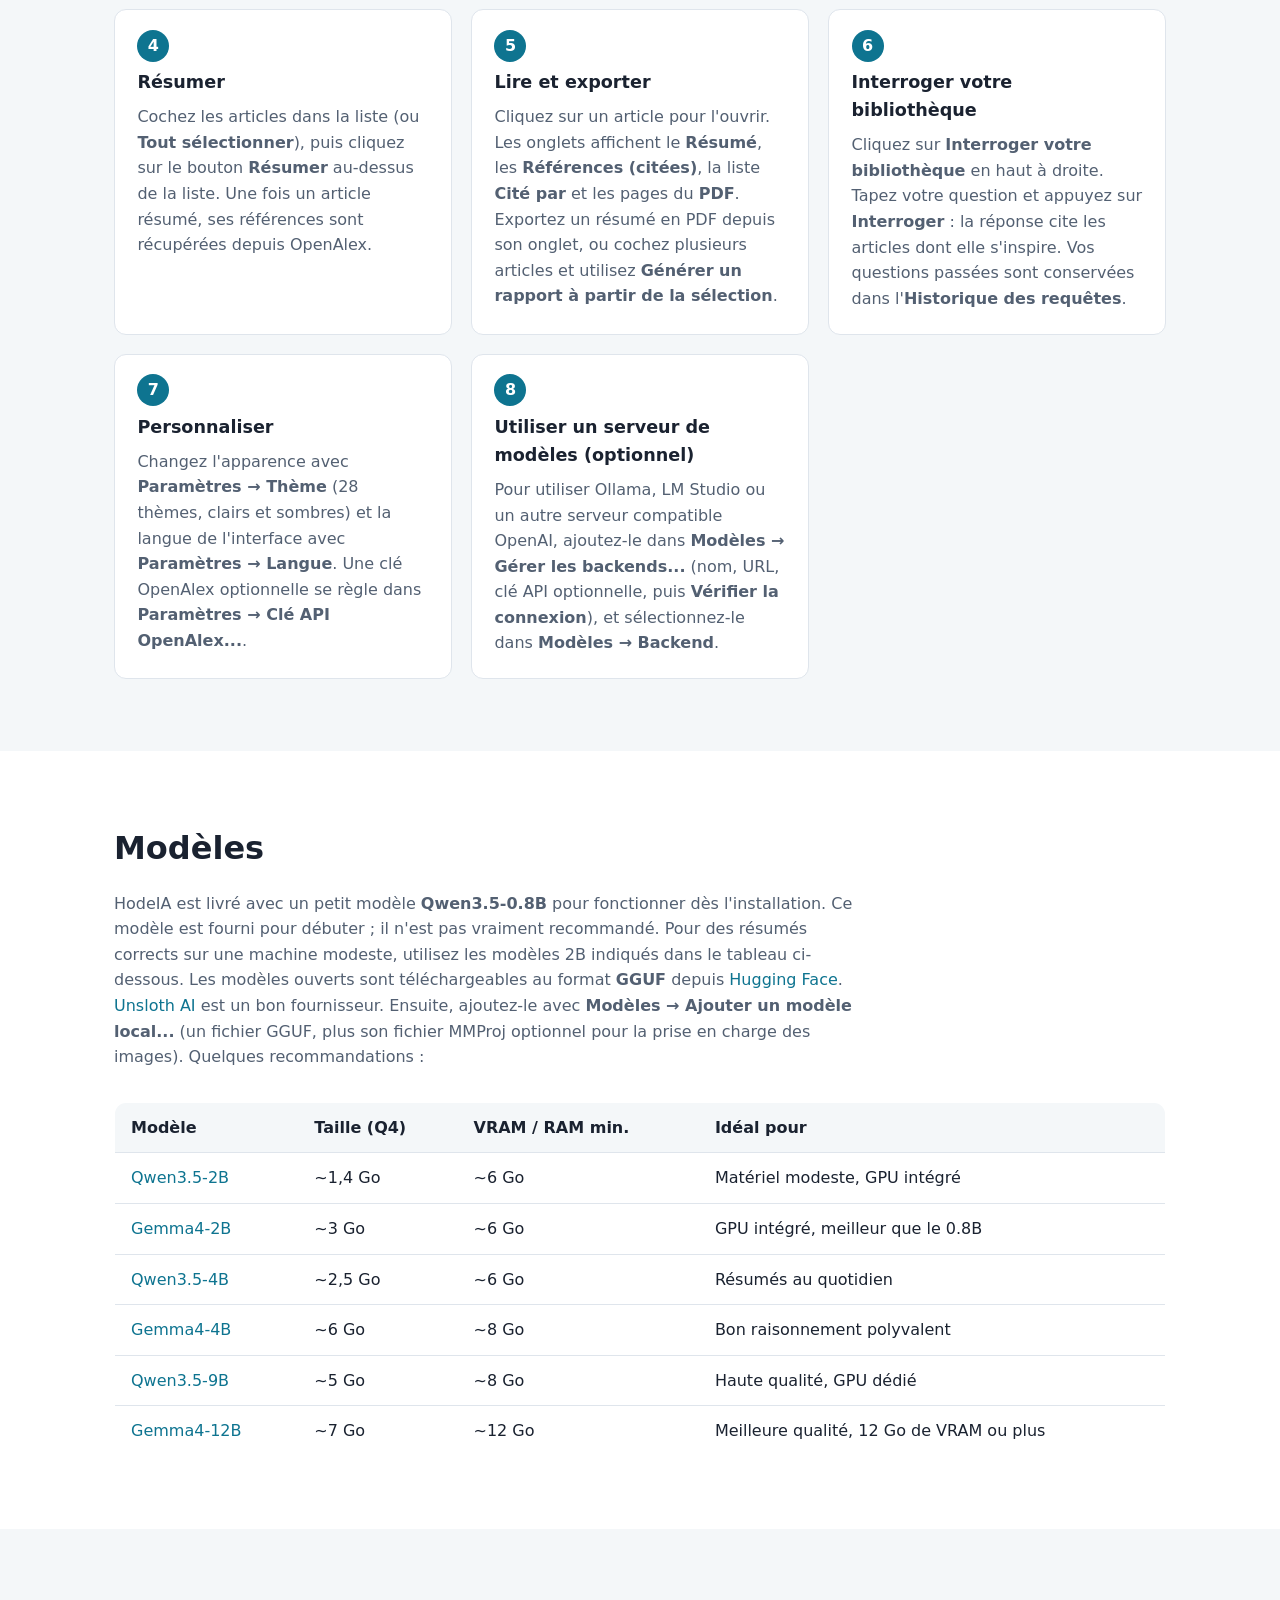
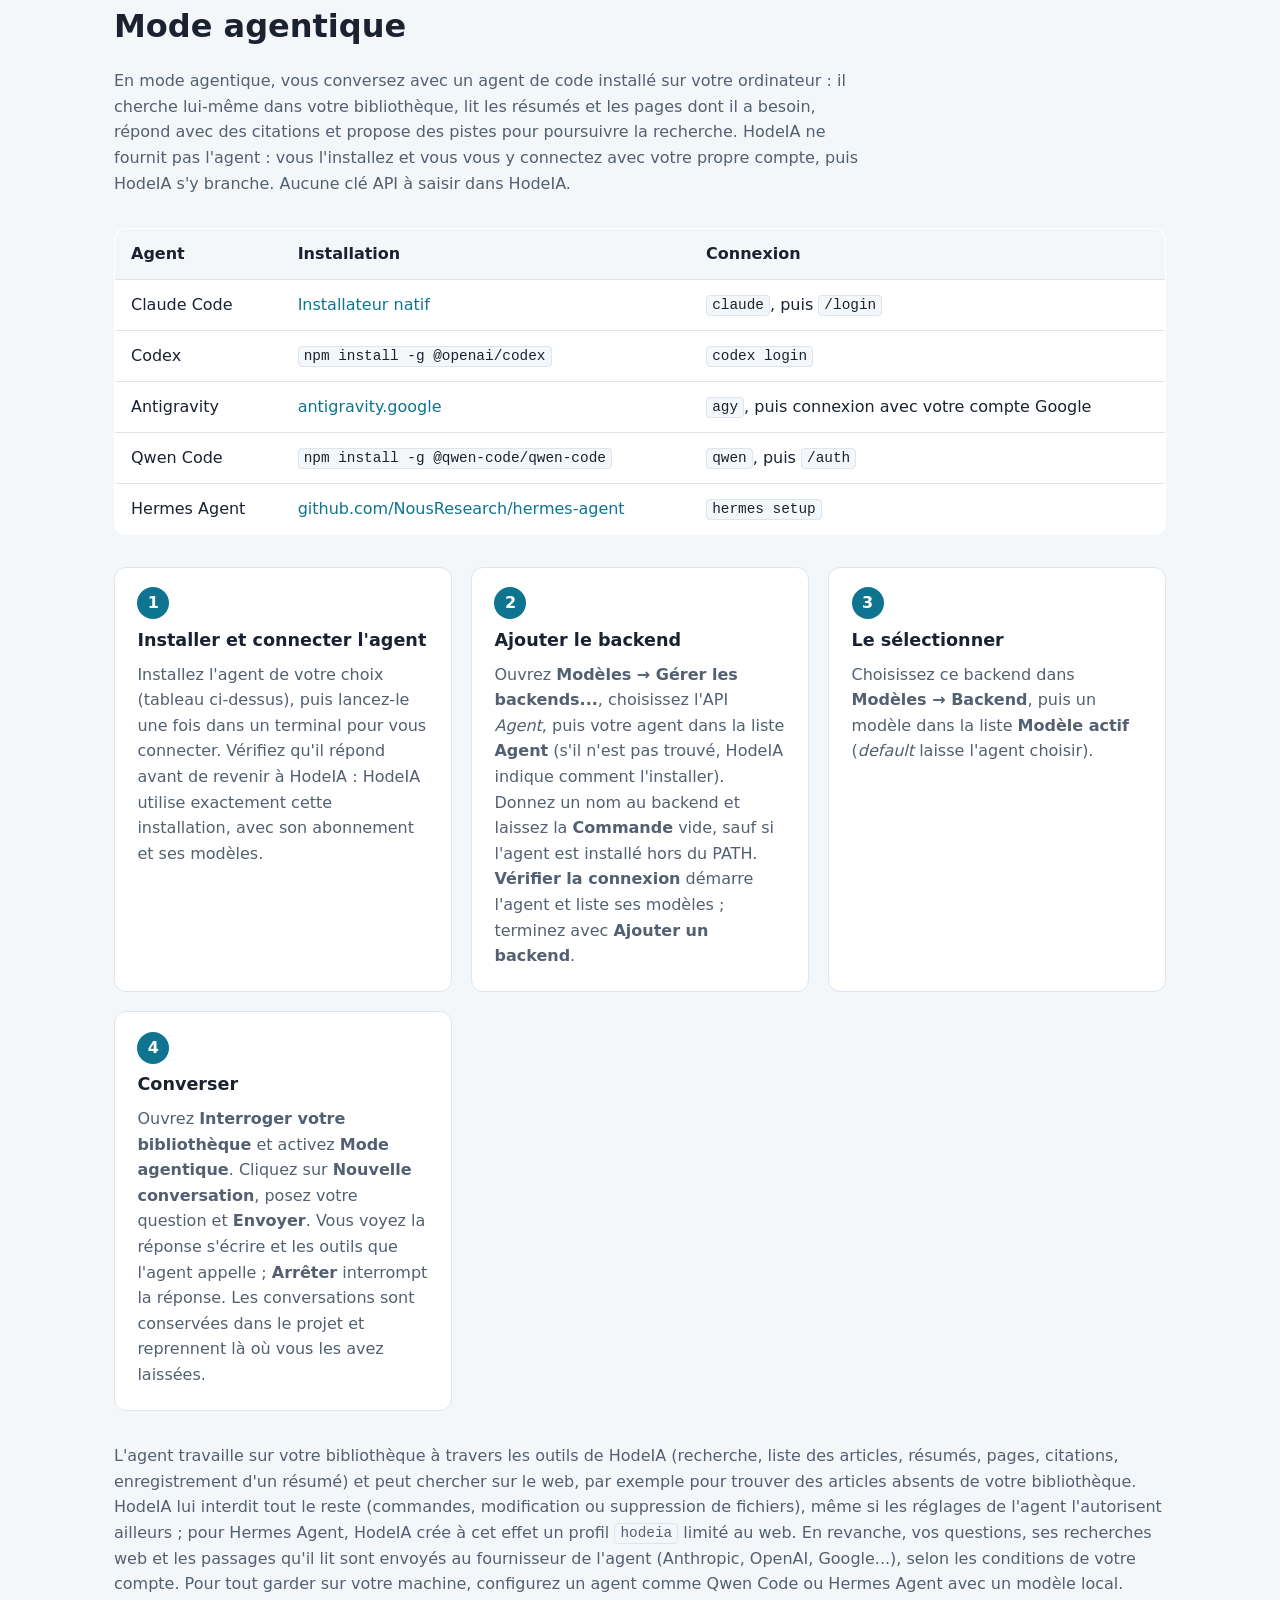
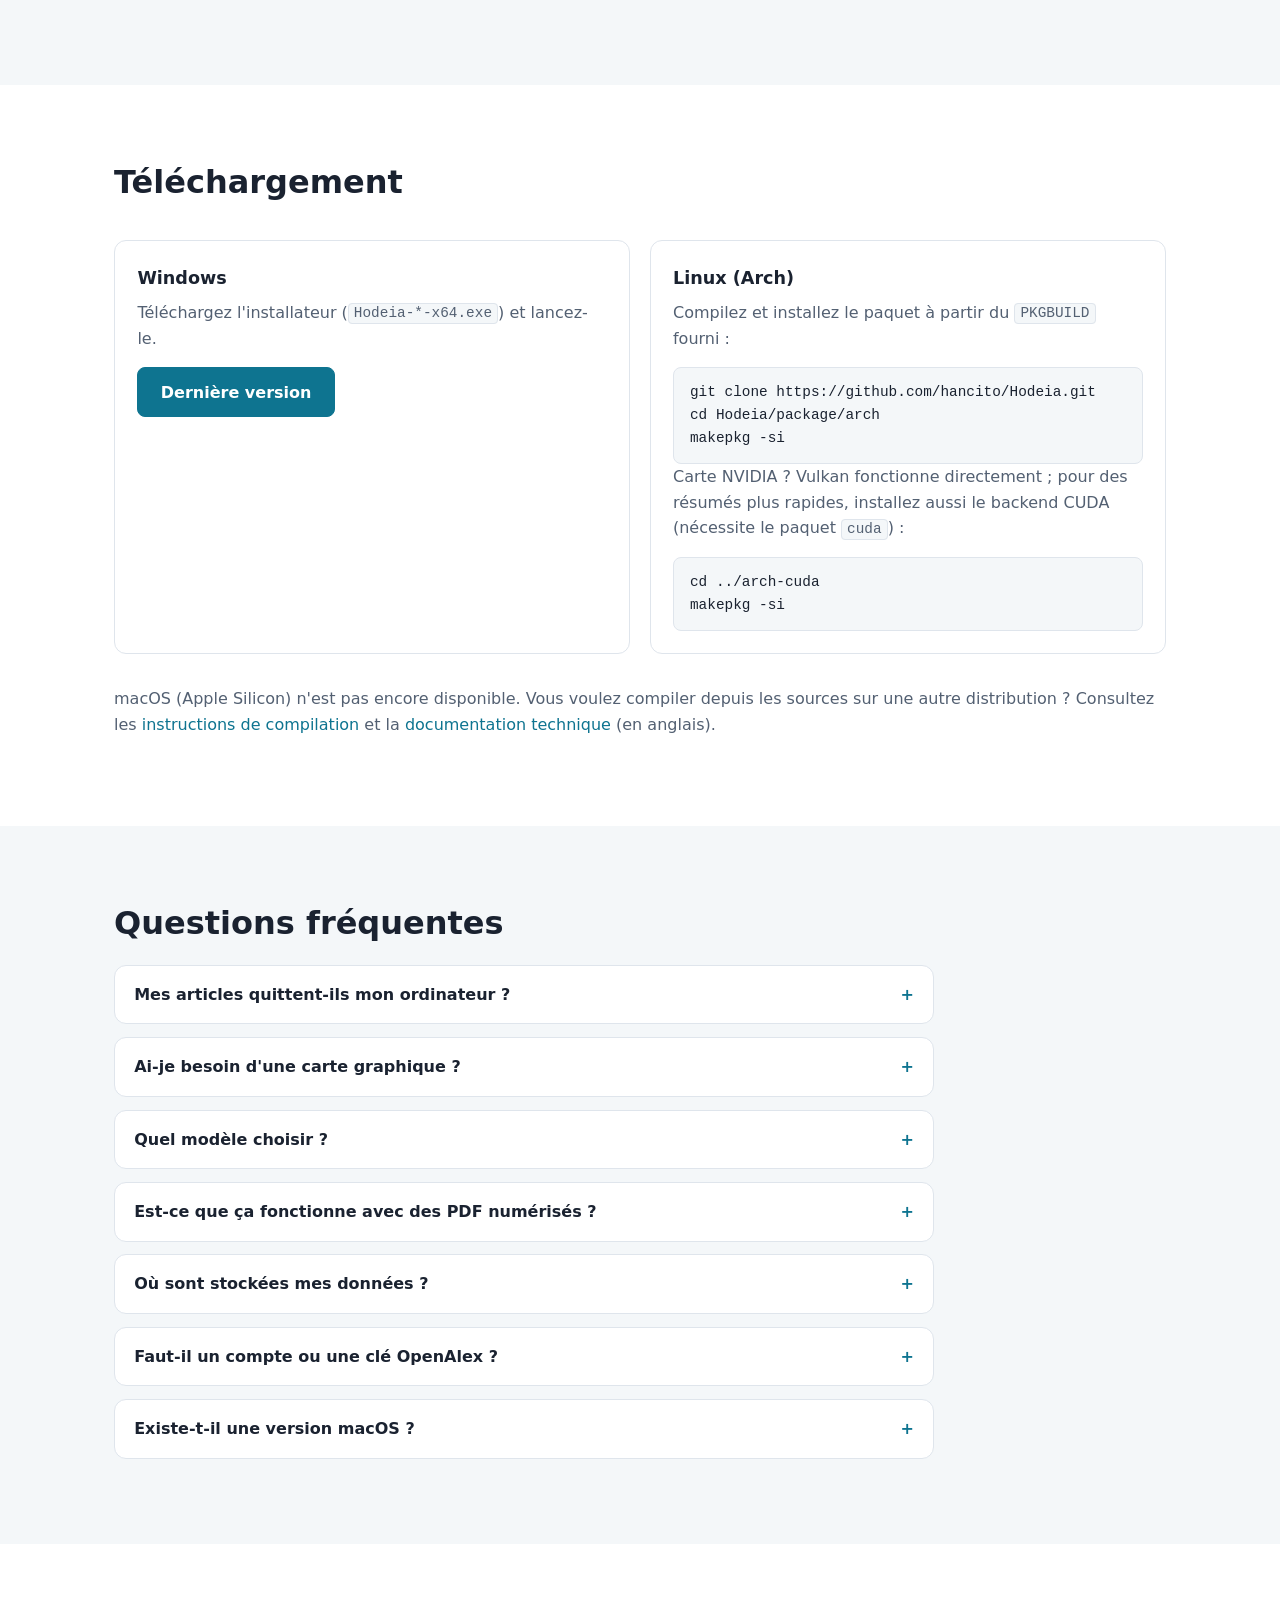
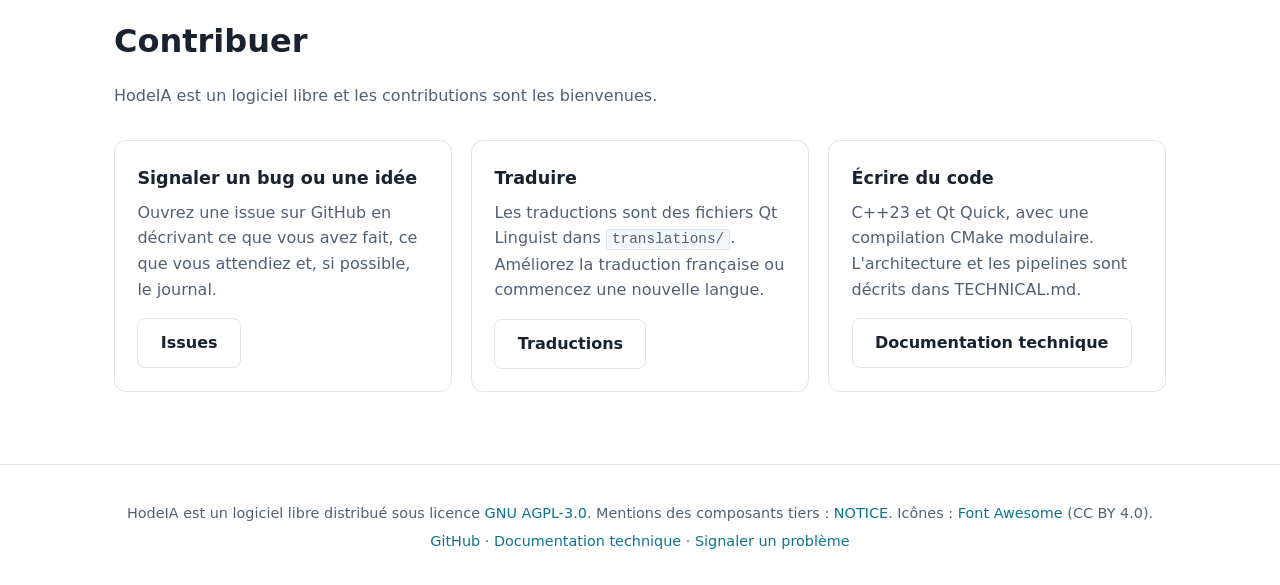
==== commit fa73e83c: "Remove Pi agent connector and new ACP profiles and connector for antigravity, codex and hermes" ====
--- a/docs/fr/index.html
+++ b/docs/fr/index.html
@@ -69,6 +69,7 @@
                     <a href="#features">Fonctionnalités</a>
                     <a href="#getting-started">Bien commencer</a>
                     <a href="#models">Modèles</a>
+                    <a href="#agent-mode">Mode agentique</a>
                     <a href="#download">Téléchargement</a>
                     <a href="#faq">FAQ</a>
                     <a href="https://github.com/hancito/Hodeia" class="gh">GitHub</a>
@@ -411,8 +412,98 @@
                 </div>
             </section>
 
+            <!-- Mode agentique -->
+            <section id="agent-mode" class="section alt">
+                <div class="container">
+                    <h2>Mode agentique</h2>
+                    <p class="section-lead">
+                        En mode agentique, vous conversez avec un agent de code installé sur votre ordinateur : il cherche lui-même dans votre bibliothèque, lit les résumés et les pages
+                        dont il a besoin, répond avec des citations et propose des pistes pour poursuivre la recherche. HodeIA ne fournit pas l'agent : vous l'installez et vous vous y
+                        connectez avec votre propre compte, puis HodeIA s'y branche. Aucune clé API à saisir dans HodeIA.
+                    </p>
+                    <div class="table-wrap">
+                        <table>
+                            <thead>
+                                <tr>
+                                    <th>Agent</th>
+                                    <th>Installation</th>
+                                    <th>Connexion</th>
+                                </tr>
+                            </thead>
+                            <tbody>
+                                <tr>
+                                    <td>Claude Code</td>
+                                    <td><a href="https://code.claude.com/docs/en/setup">Installateur natif</a></td>
+                                    <td><code>claude</code>, puis <code>/login</code></td>
+                                </tr>
+                                <tr>
+                                    <td>Codex</td>
+                                    <td><code>npm install -g @openai/codex</code></td>
+                                    <td><code>codex login</code></td>
+                                </tr>
+                                <tr>
+                                    <td>Antigravity</td>
+                                    <td><a href="https://antigravity.google">antigravity.google</a></td>
+                                    <td><code>agy</code>, puis connexion avec votre compte Google</td>
+                                </tr>
+                                <tr>
+                                    <td>Qwen Code</td>
+                                    <td><code>npm install -g @qwen-code/qwen-code</code></td>
+                                    <td><code>qwen</code>, puis <code>/auth</code></td>
+                                </tr>
+                                <tr>
+                                    <td>Hermes Agent</td>
+                                    <td><a href="https://github.com/NousResearch/hermes-agent">github.com/NousResearch/hermes-agent</a></td>
+                                    <td><code>hermes setup</code></td>
+                                </tr>
+                            </tbody>
+                        </table>
+                    </div>
+                    <ol class="steps">
+                        <li class="card">
+                            <h3>Installer et connecter l'agent</h3>
+                            <p>
+                                Installez l'agent de votre choix (tableau ci-dessus), puis lancez-le une fois dans un terminal pour vous connecter. Vérifiez qu'il répond avant de revenir à
+                                HodeIA : HodeIA utilise exactement cette installation, avec son abonnement et ses modèles.
+                            </p>
+                        </li>
+                        <li class="card">
+                            <h3>Ajouter le backend</h3>
+                            <p>
+                                Ouvrez <strong>Modèles → Gérer les backends...</strong>, choisissez l'API <em>Agent</em>, puis votre agent dans la liste <strong>Agent</strong>
+                                (s'il n'est pas trouvé, HodeIA indique comment l'installer). Donnez un nom au backend et laissez la <strong>Commande</strong> vide, sauf si l'agent est
+                                installé hors du PATH. <strong>Vérifier la connexion</strong> démarre l'agent et liste ses modèles ; terminez avec <strong>Ajouter un backend</strong>.
+                            </p>
+                        </li>
+                        <li class="card">
+                            <h3>Le sélectionner</h3>
+                            <p>
+                                Choisissez ce backend dans <strong>Modèles → Backend</strong>, puis un modèle dans la liste <strong>Modèle actif</strong> (<em>default</em> laisse l'agent
+                                choisir).
+                            </p>
+                        </li>
+                        <li class="card">
+                            <h3>Converser</h3>
+                            <p>
+                                Ouvrez <strong>Interroger votre bibliothèque</strong> et activez <strong>Mode agentique</strong>. Cliquez sur <strong>Nouvelle conversation</strong>, posez votre
+                                question et <strong>Envoyer</strong>. Vous voyez la réponse s'écrire et les outils que l'agent appelle ; <strong>Arrêter</strong> interrompt la réponse. Les
+                                conversations sont conservées dans le projet et reprennent là où vous les avez laissées.
+                            </p>
+                        </li>
+                    </ol>
+                    <p class="note">
+                        L'agent travaille sur votre bibliothèque à travers les outils de HodeIA (recherche, liste des articles, résumés, pages, citations, enregistrement d'un
+                        résumé) et peut chercher sur le web, par exemple pour trouver des articles absents de votre bibliothèque. HodeIA lui interdit tout le reste (commandes,
+                        modification ou suppression de fichiers), même si les réglages de l'agent l'autorisent ailleurs ; pour Hermes Agent, HodeIA crée à cet effet un profil
+                        <code>hodeia</code> limité au web. En revanche, vos questions, ses recherches web et les passages qu'il lit sont envoyés au fournisseur de l'agent
+                        (Anthropic, OpenAI, Google...), selon les conditions de votre compte. Pour tout garder sur votre machine, configurez un agent comme Qwen Code ou Hermes Agent
+                        avec un modèle local.
+                    </p>
+                </div>
+            </section>
+
             <!-- Téléchargement -->
-            <section id="download" class="section alt">
+            <section id="download" class="section">
                 <div class="container">
                     <h2>Téléchargement <span class="version" data-release-version hidden></span></h2>
                     <div class="grid two">
@@ -441,7 +532,7 @@
             </section>
 
             <!-- FAQ -->
-            <section id="faq" class="section">
+            <section id="faq" class="section alt">
                 <div class="container narrow">
                     <h2>Questions fréquentes</h2>
                     <details>
@@ -488,7 +579,7 @@
             </section>
 
             <!-- Contribuer -->
-            <section id="contribute" class="section alt">
+            <section id="contribute" class="section">
                 <div class="container">
                     <h2>Contribuer</h2>
                     <p class="section-lead">HodeIA est un logiciel libre et les contributions sont les bienvenues.</p>
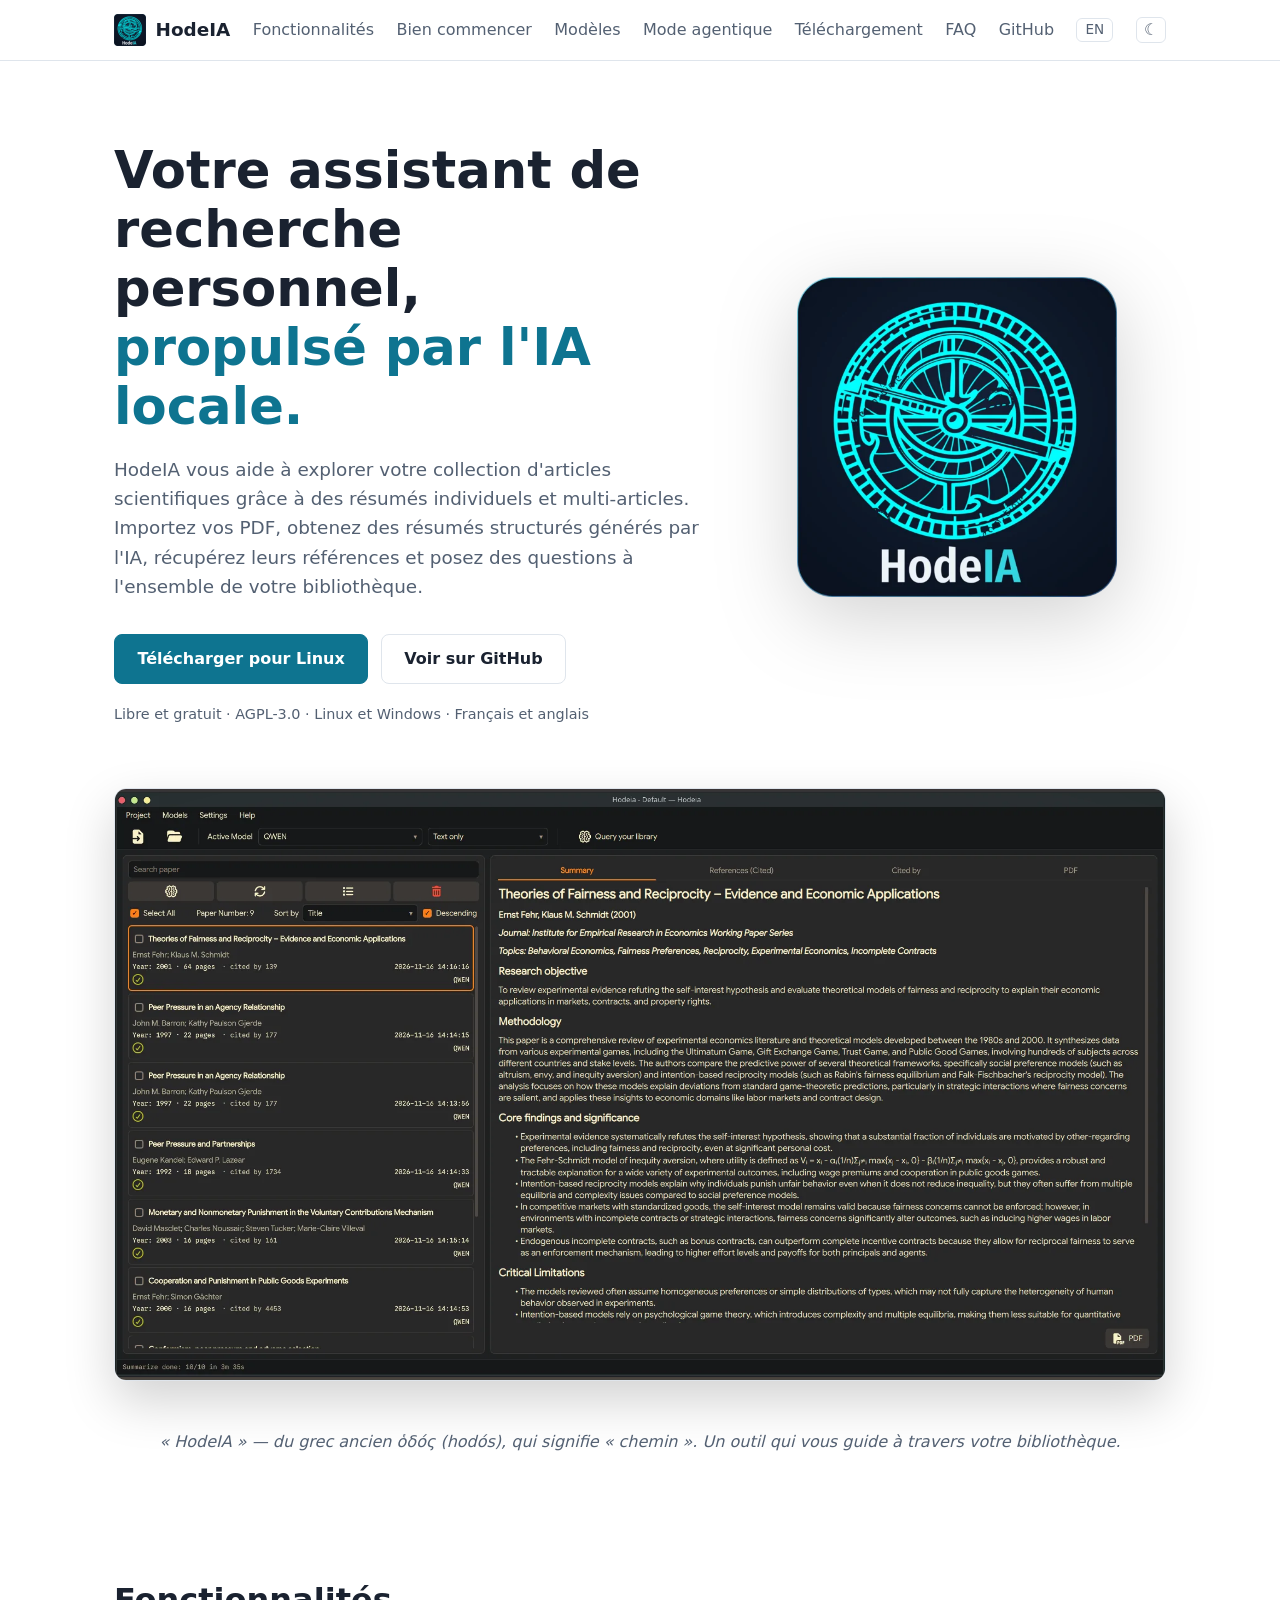
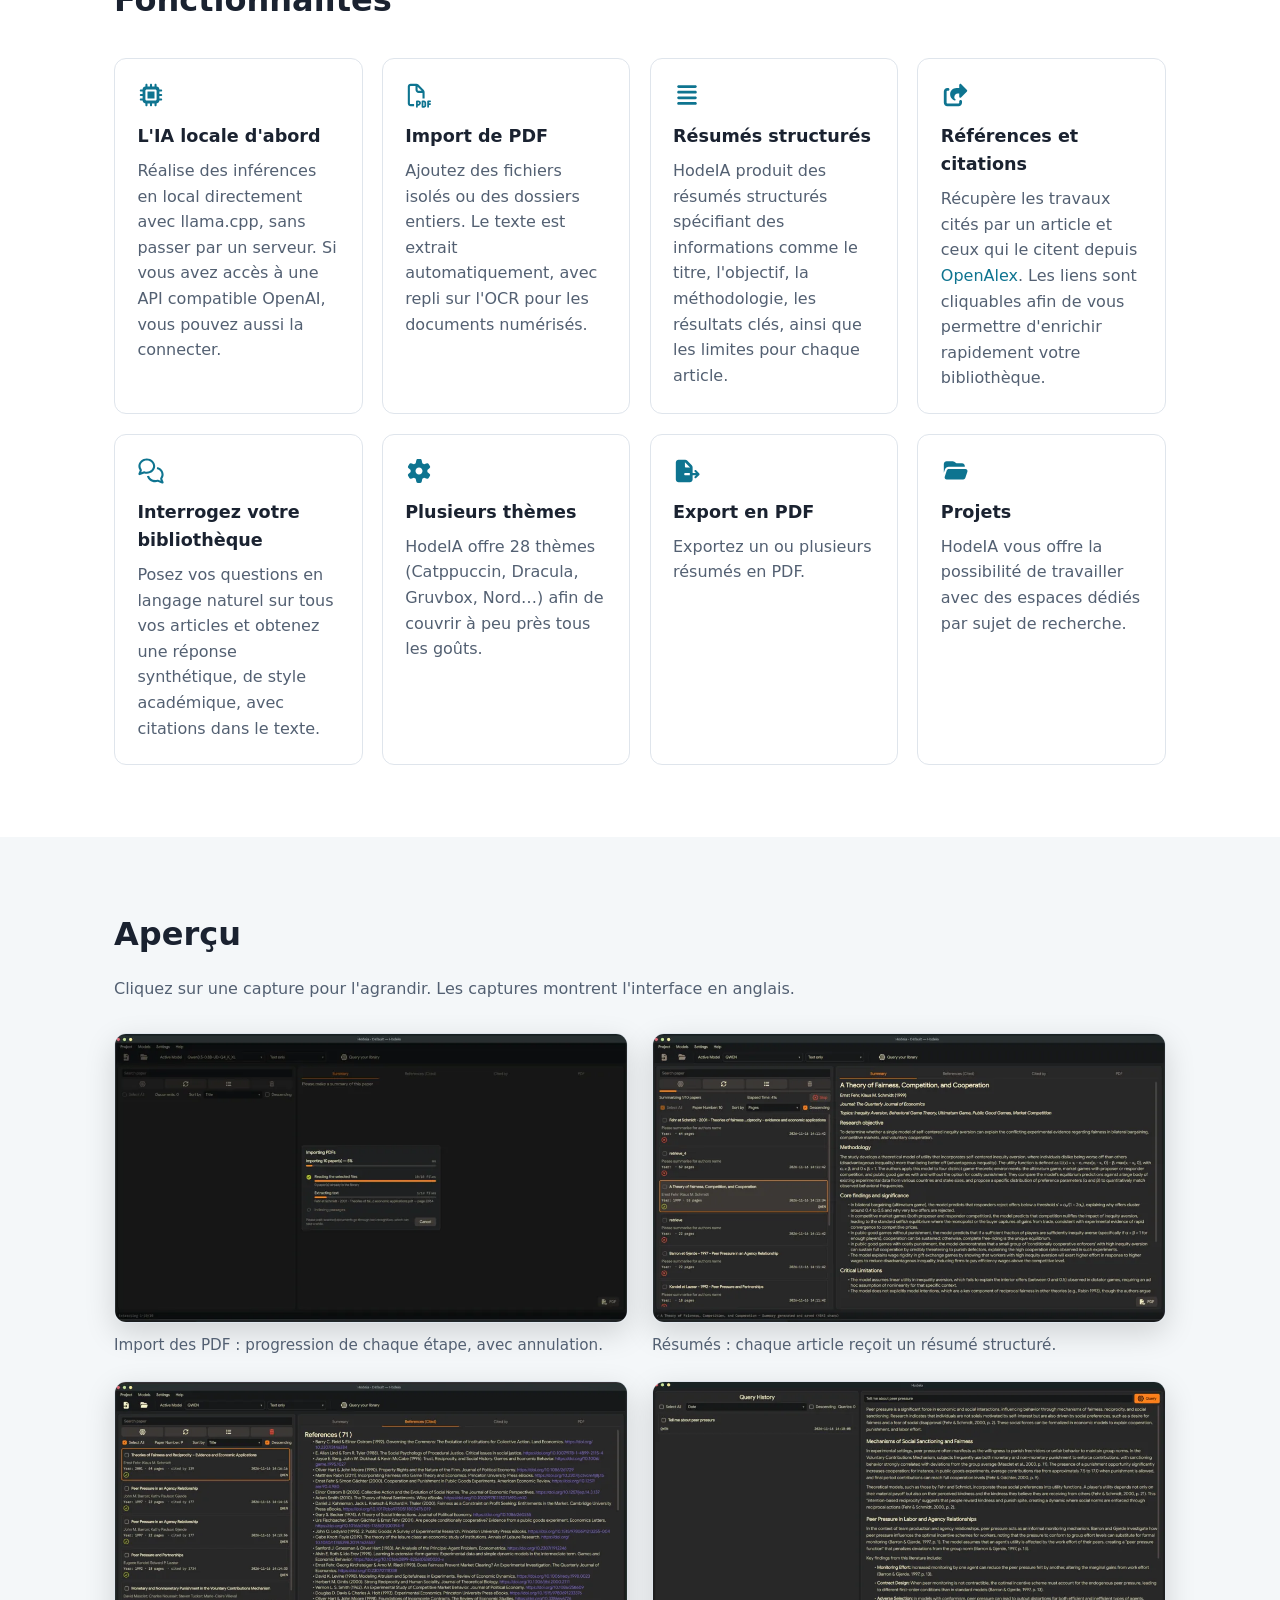
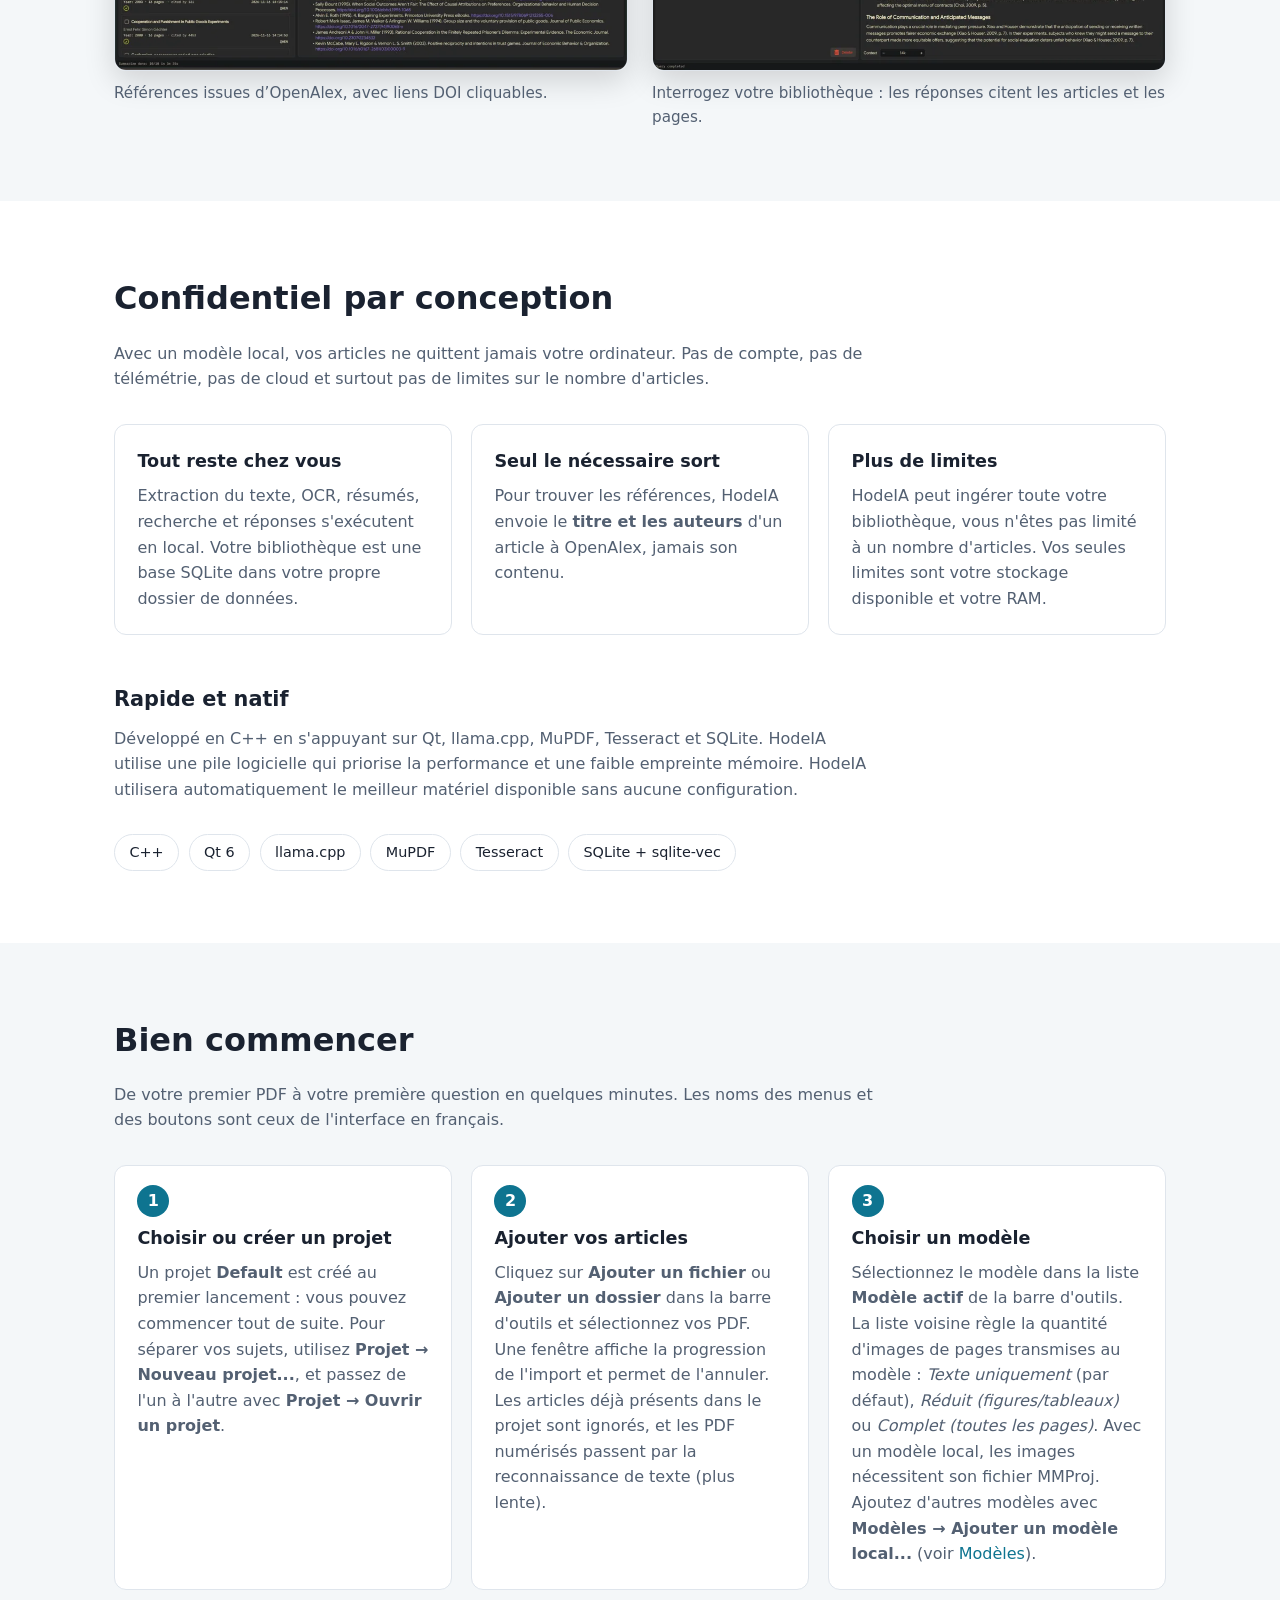
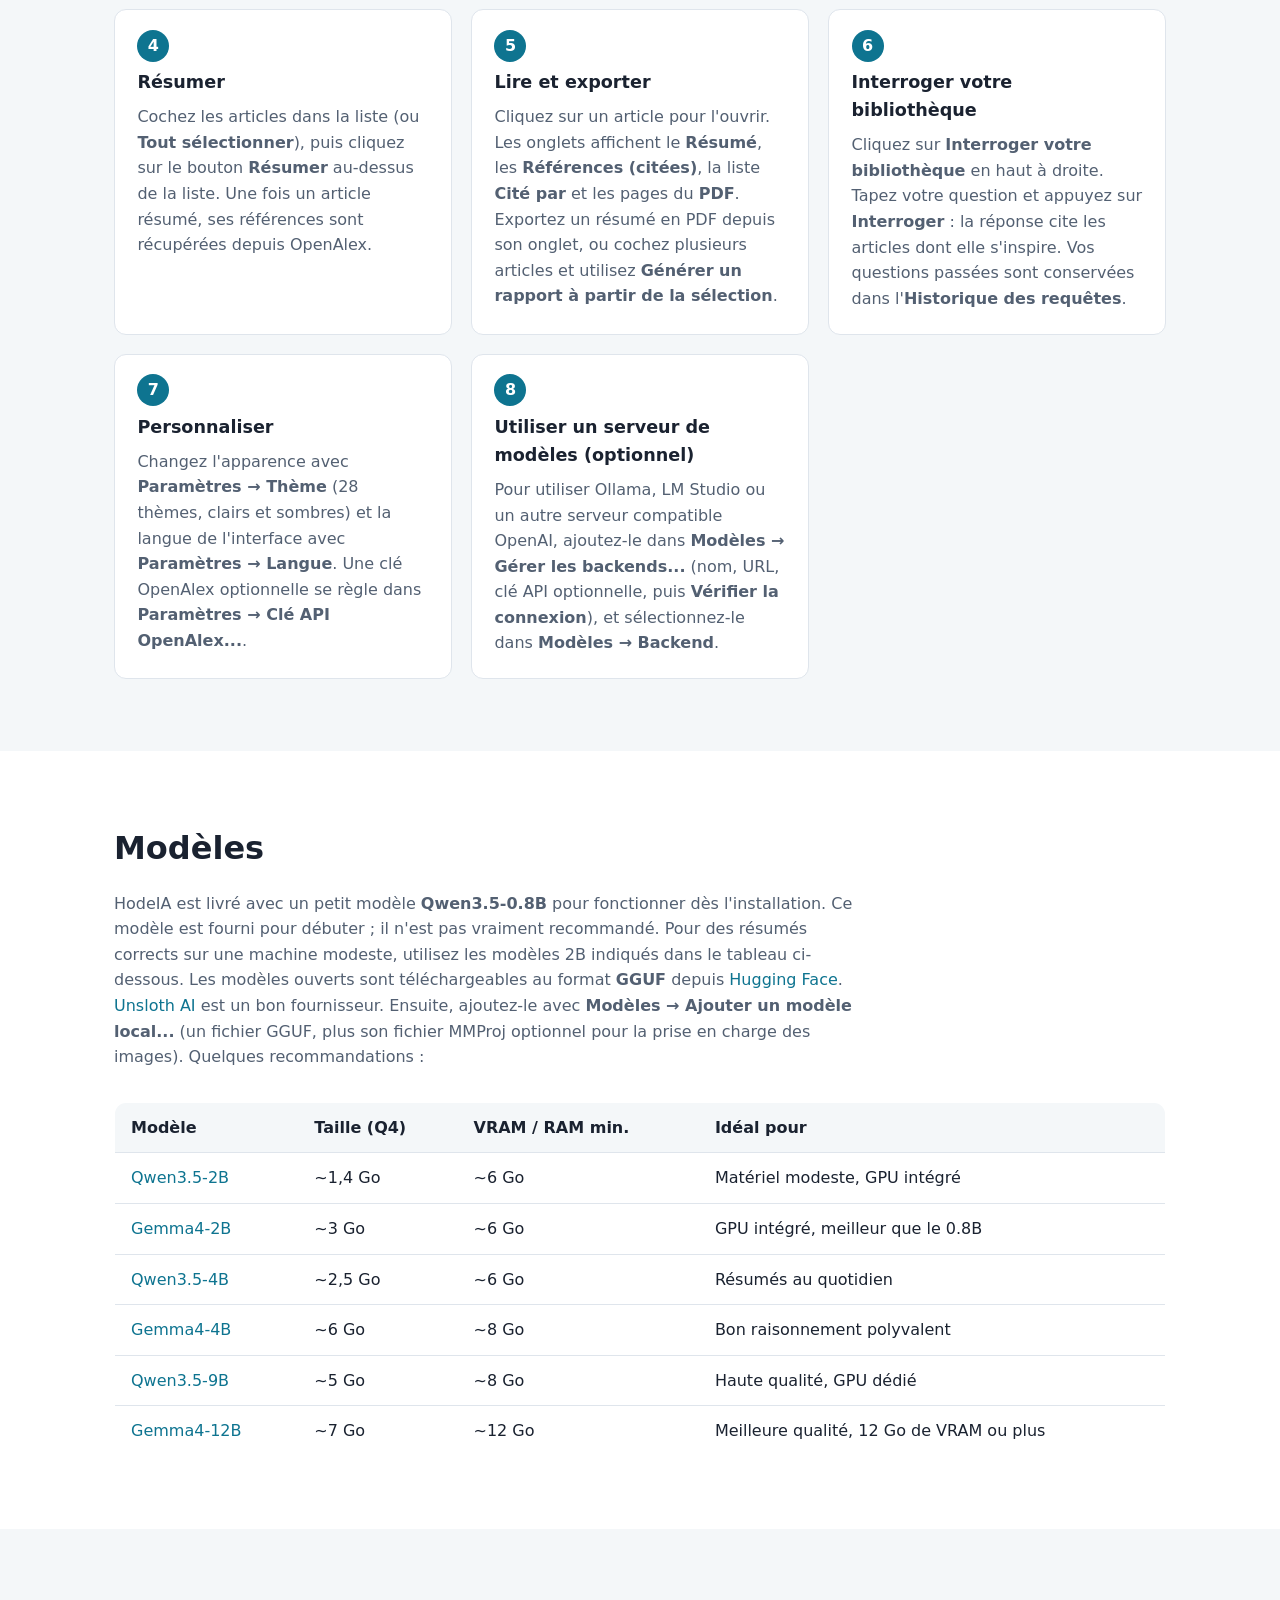
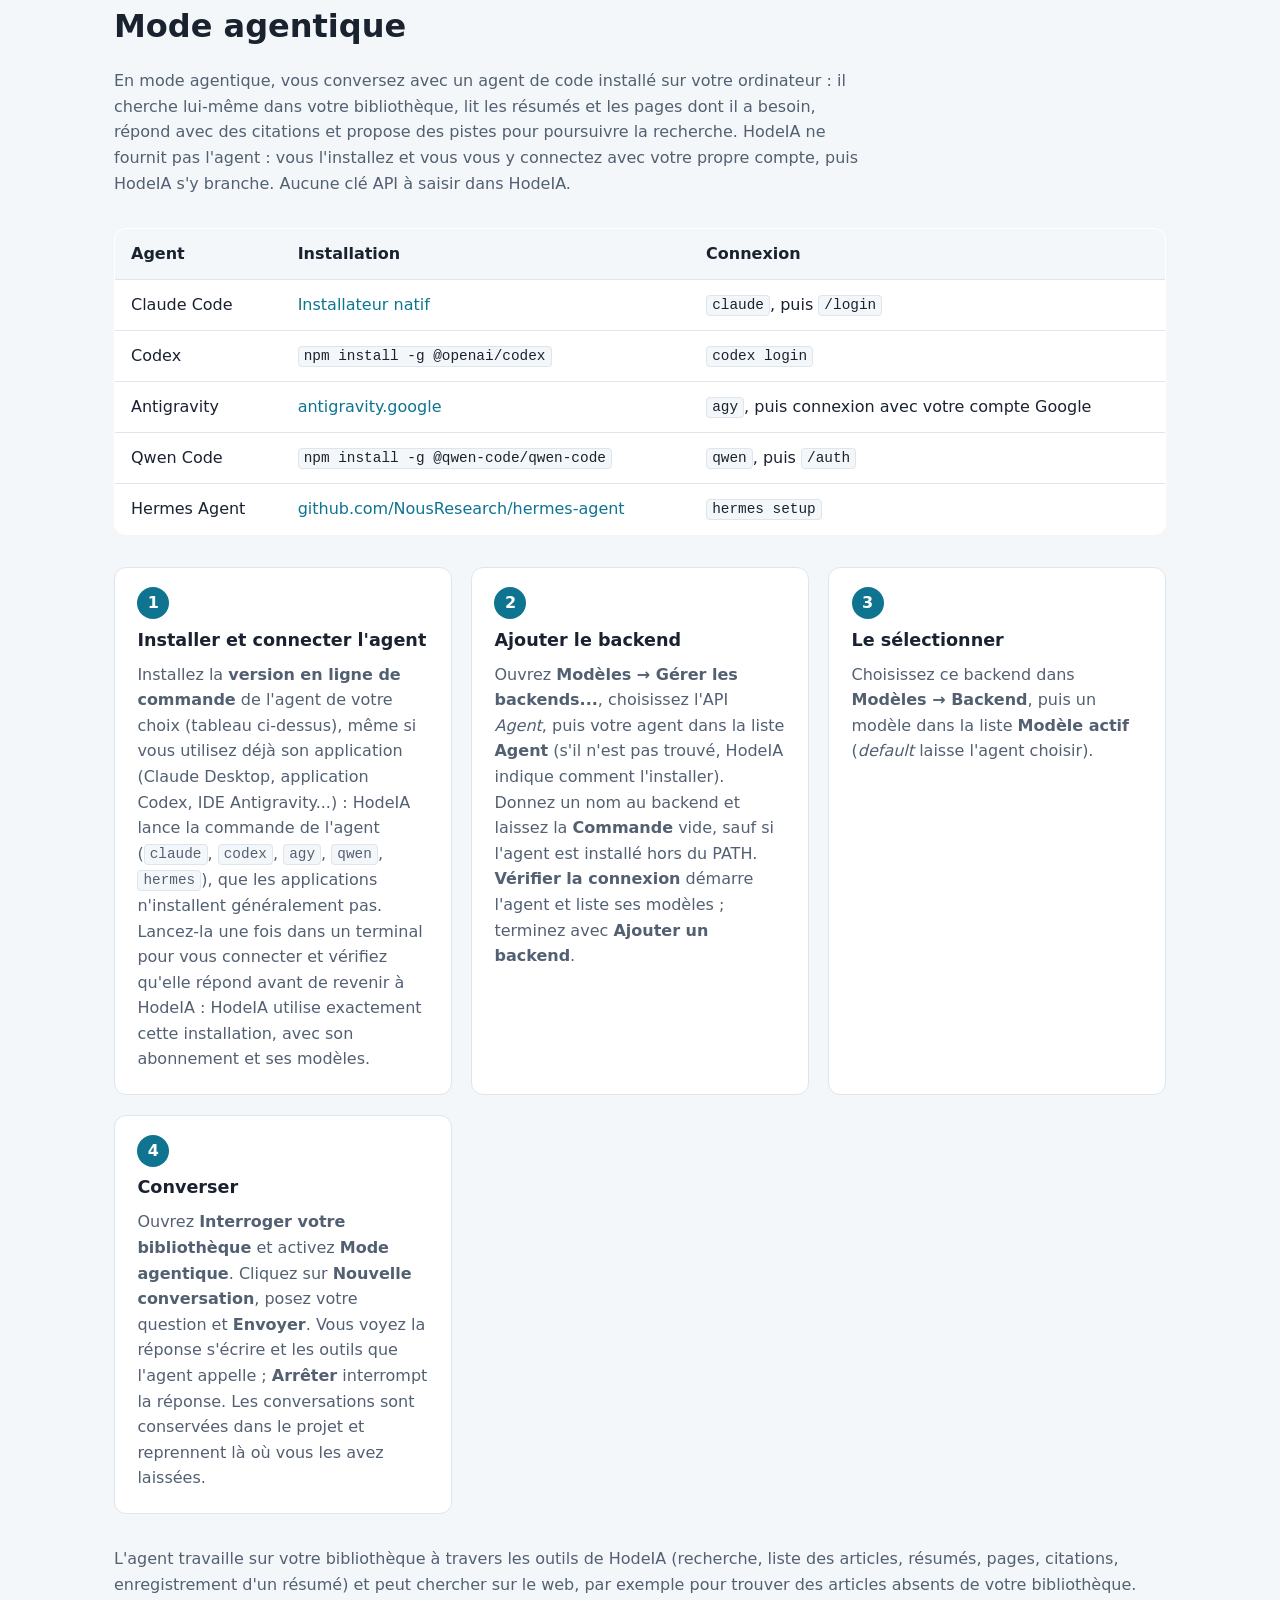
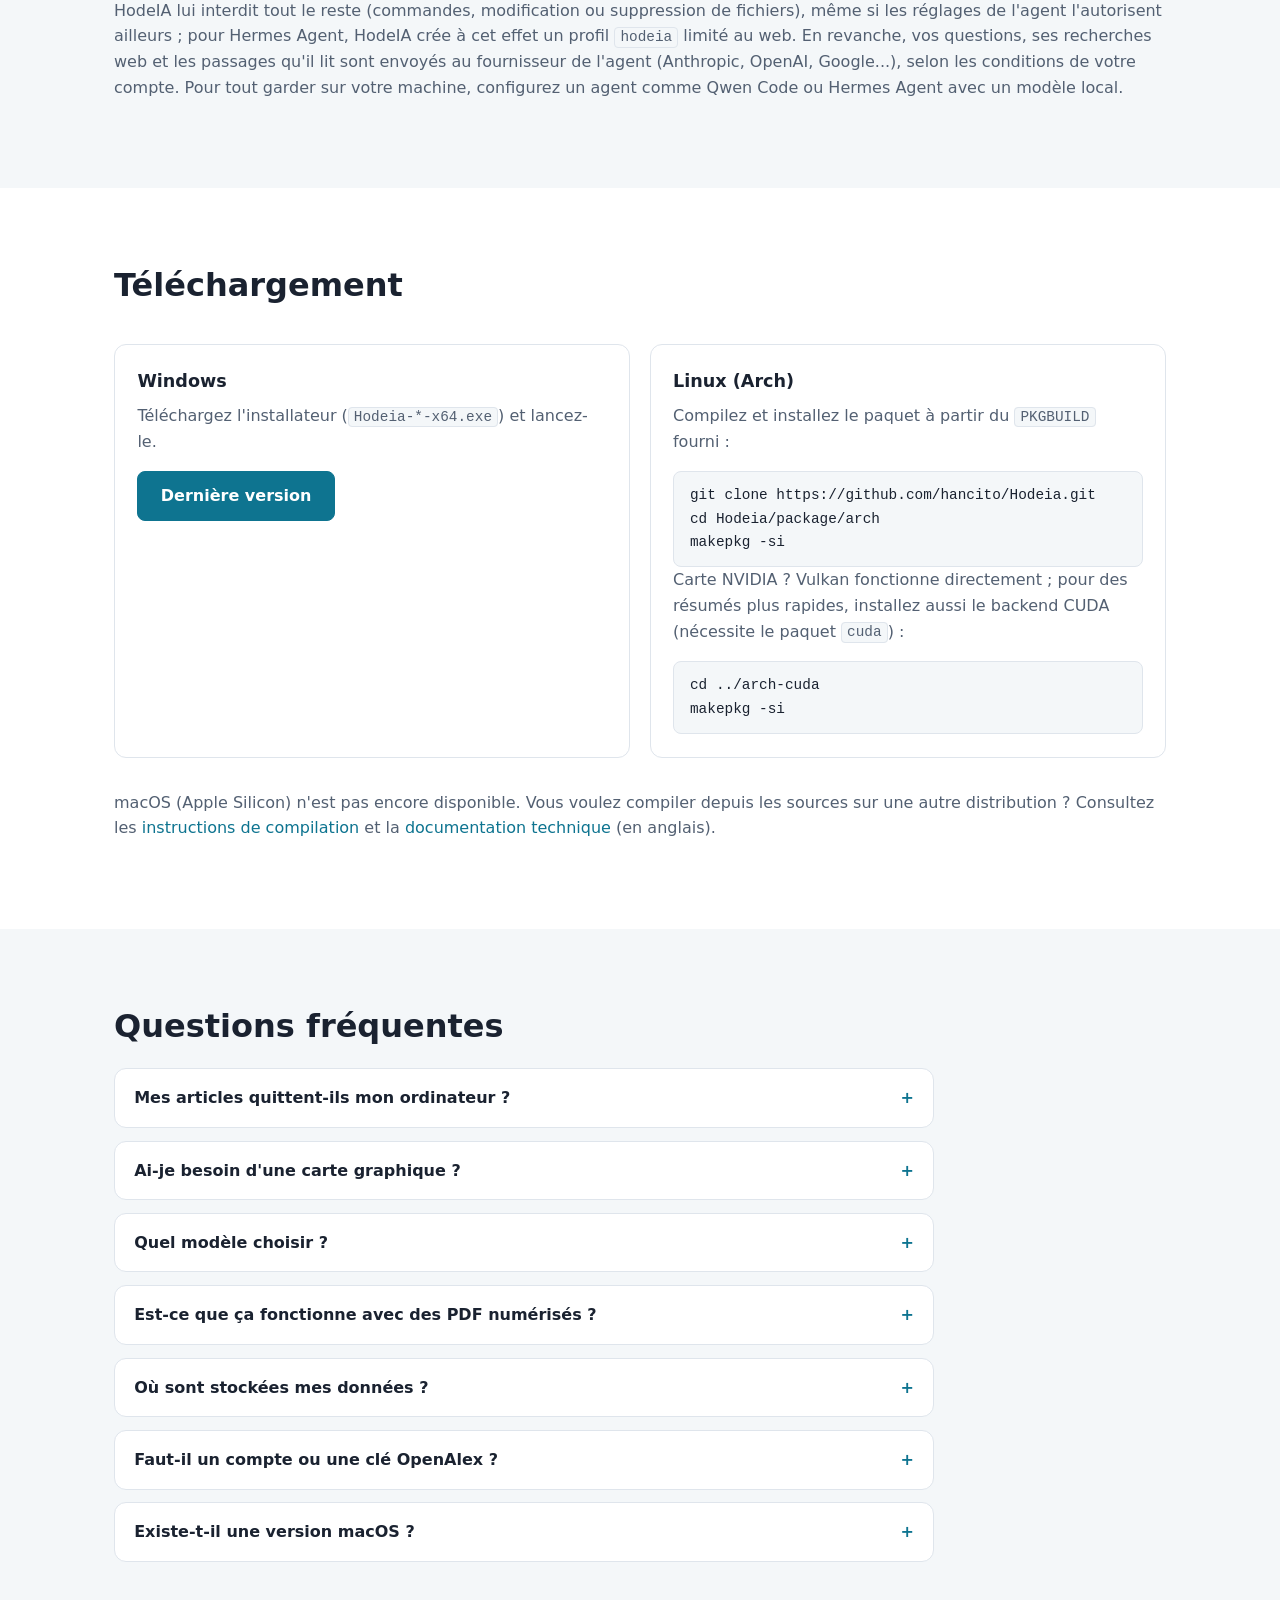
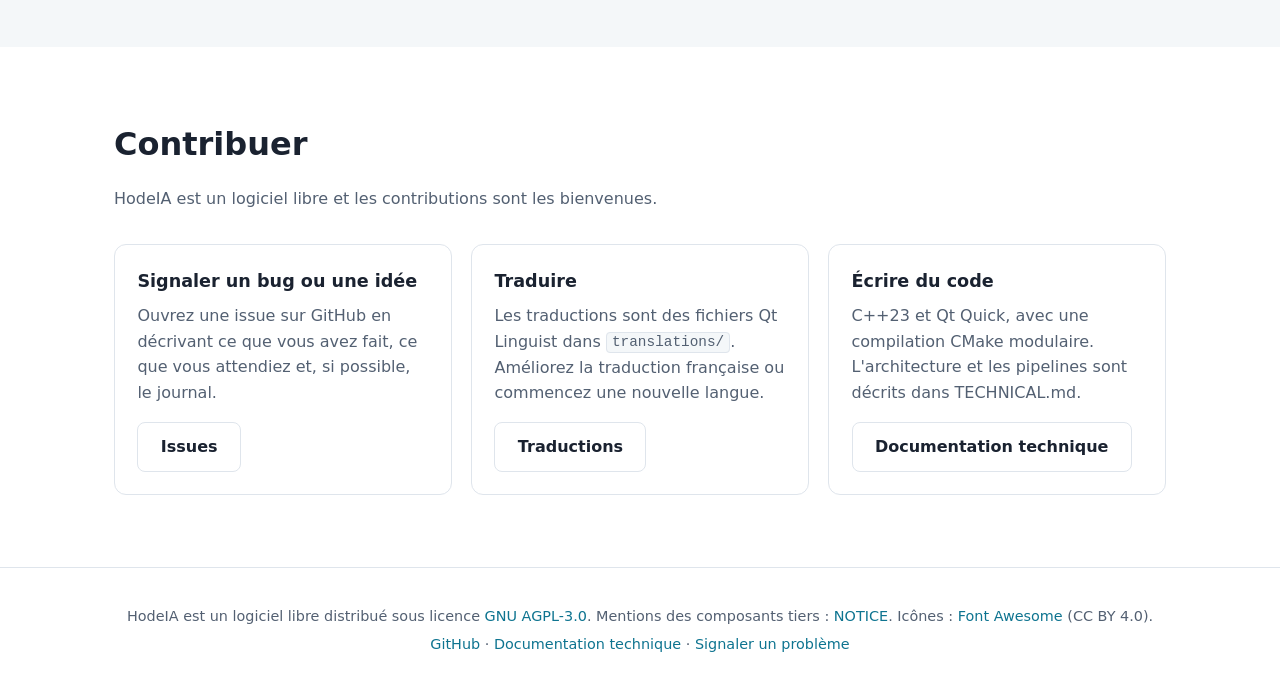
==== commit 1e6920e9: "Document agent mode and MCP server - README: agent mode feature, supported agents (Claude Code, Code" ====
--- a/docs/fr/index.html
+++ b/docs/fr/index.html
@@ -463,8 +463,10 @@
                         <li class="card">
                             <h3>Installer et connecter l'agent</h3>
                             <p>
-                                Installez l'agent de votre choix (tableau ci-dessus), puis lancez-le une fois dans un terminal pour vous connecter. Vérifiez qu'il répond avant de revenir à
-                                HodeIA : HodeIA utilise exactement cette installation, avec son abonnement et ses modèles.
+                                Installez la <strong>version en ligne de commande</strong> de l'agent de votre choix (tableau ci-dessus), même si vous utilisez déjà son application
+                                (Claude Desktop, application Codex, IDE Antigravity...) : HodeIA lance la commande de l'agent (<code>claude</code>, <code>codex</code>, <code>agy</code>,
+                                <code>qwen</code>, <code>hermes</code>), que les applications n'installent généralement pas. Lancez-la une fois dans un terminal pour vous connecter et vérifiez
+                                qu'elle répond avant de revenir à HodeIA : HodeIA utilise exactement cette installation, avec son abonnement et ses modèles.
                             </p>
                         </li>
                         <li class="card">
